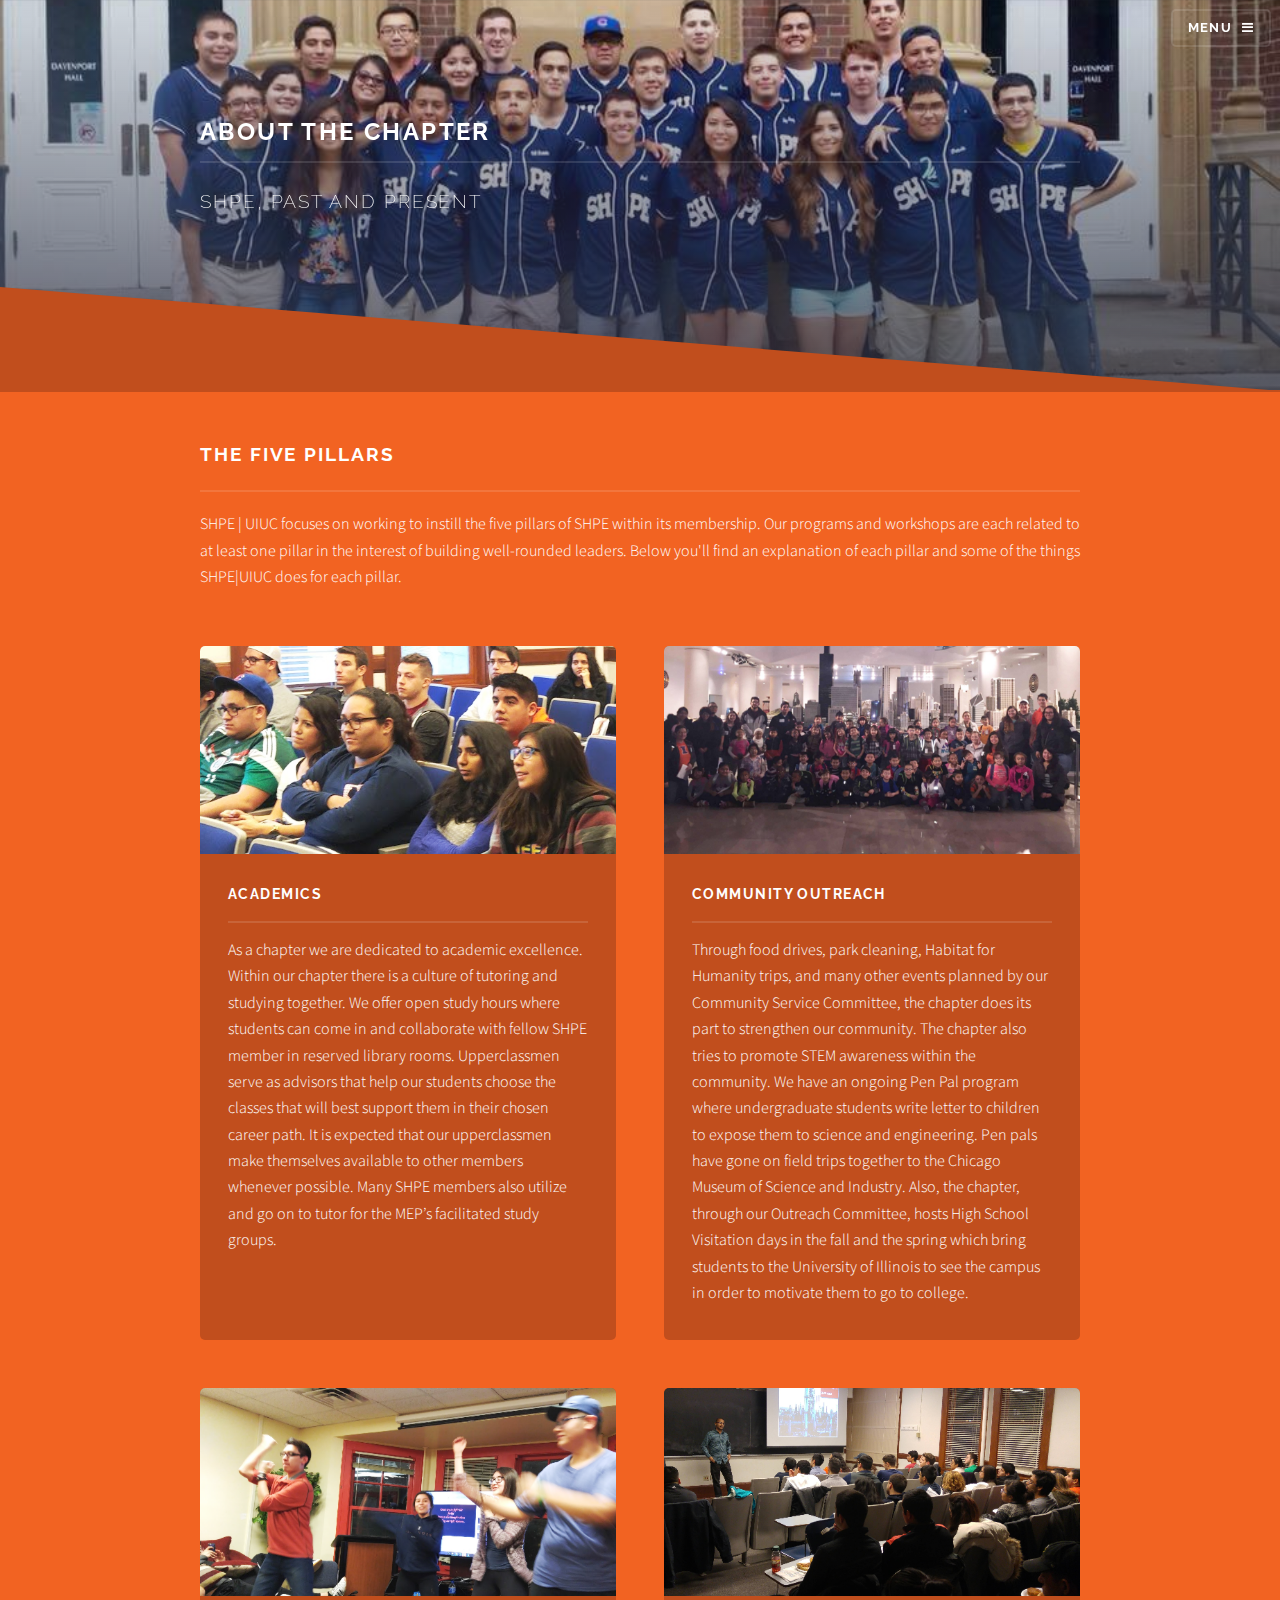
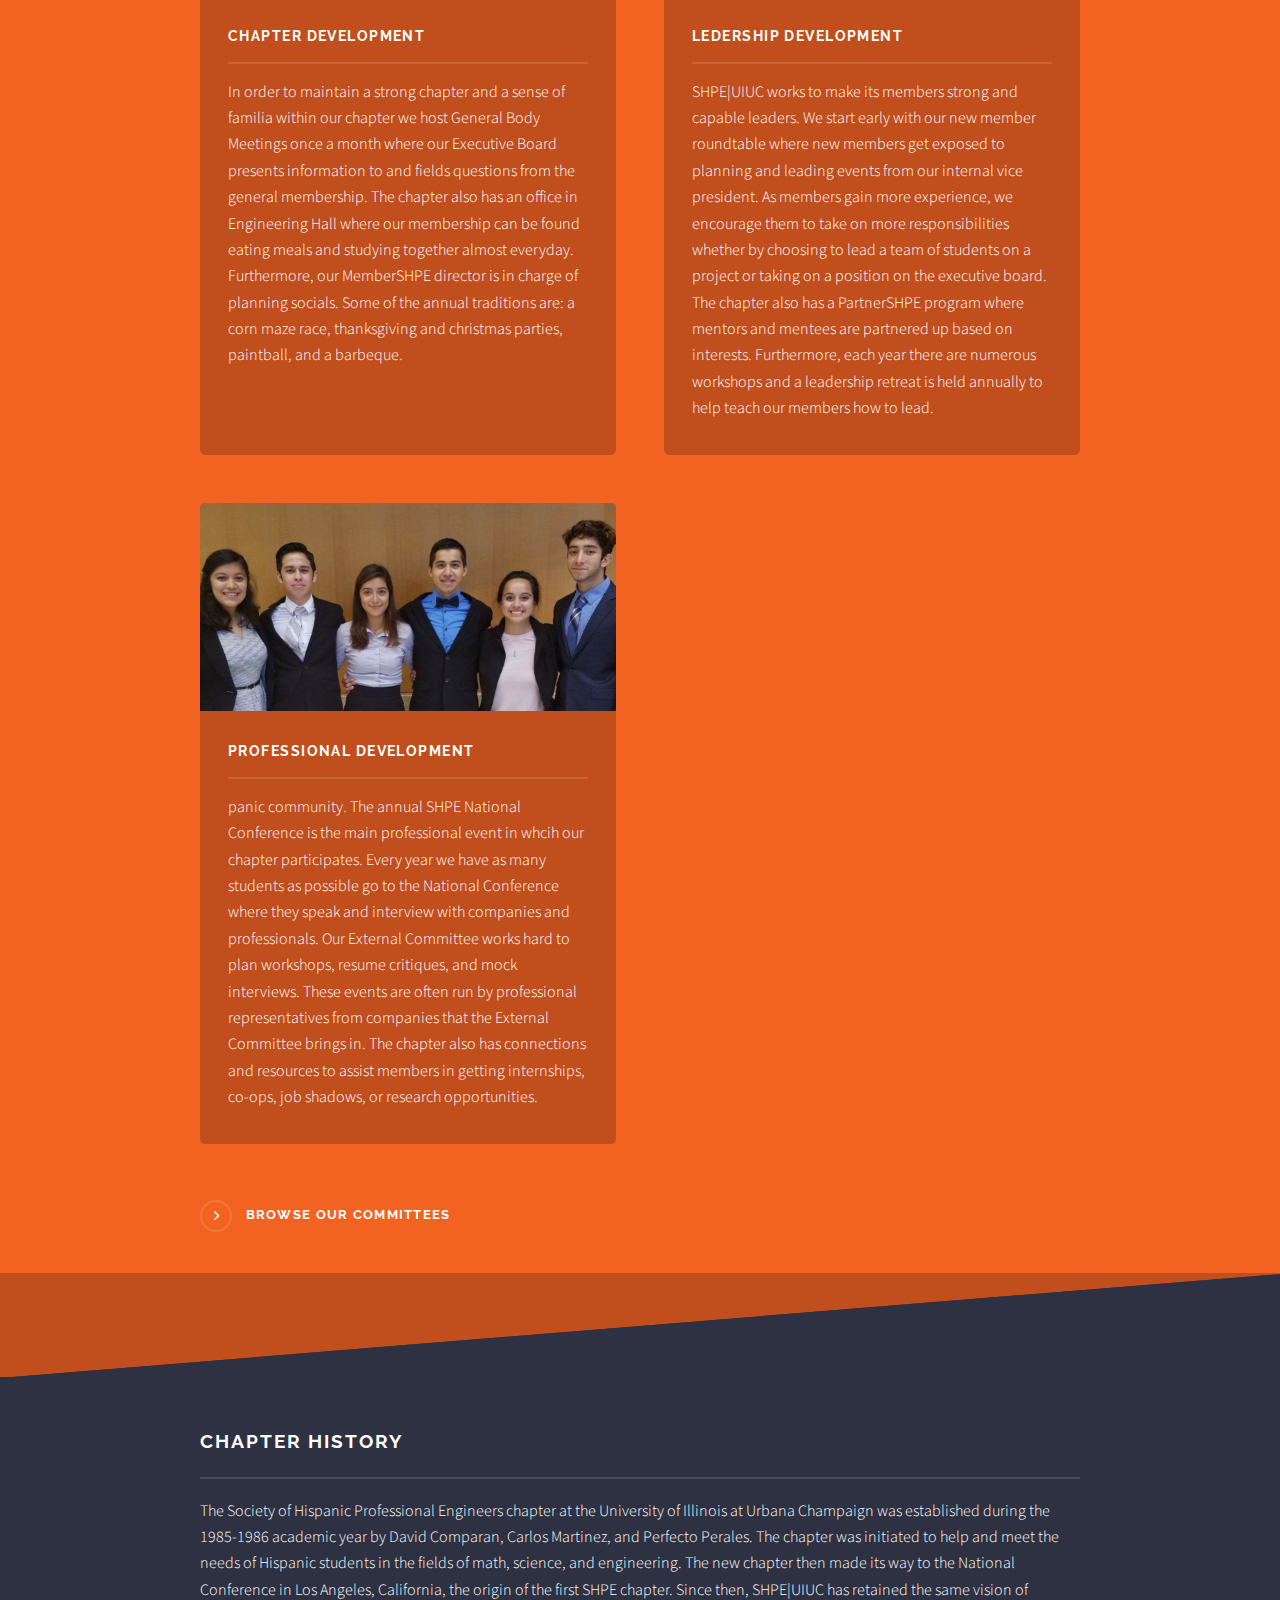
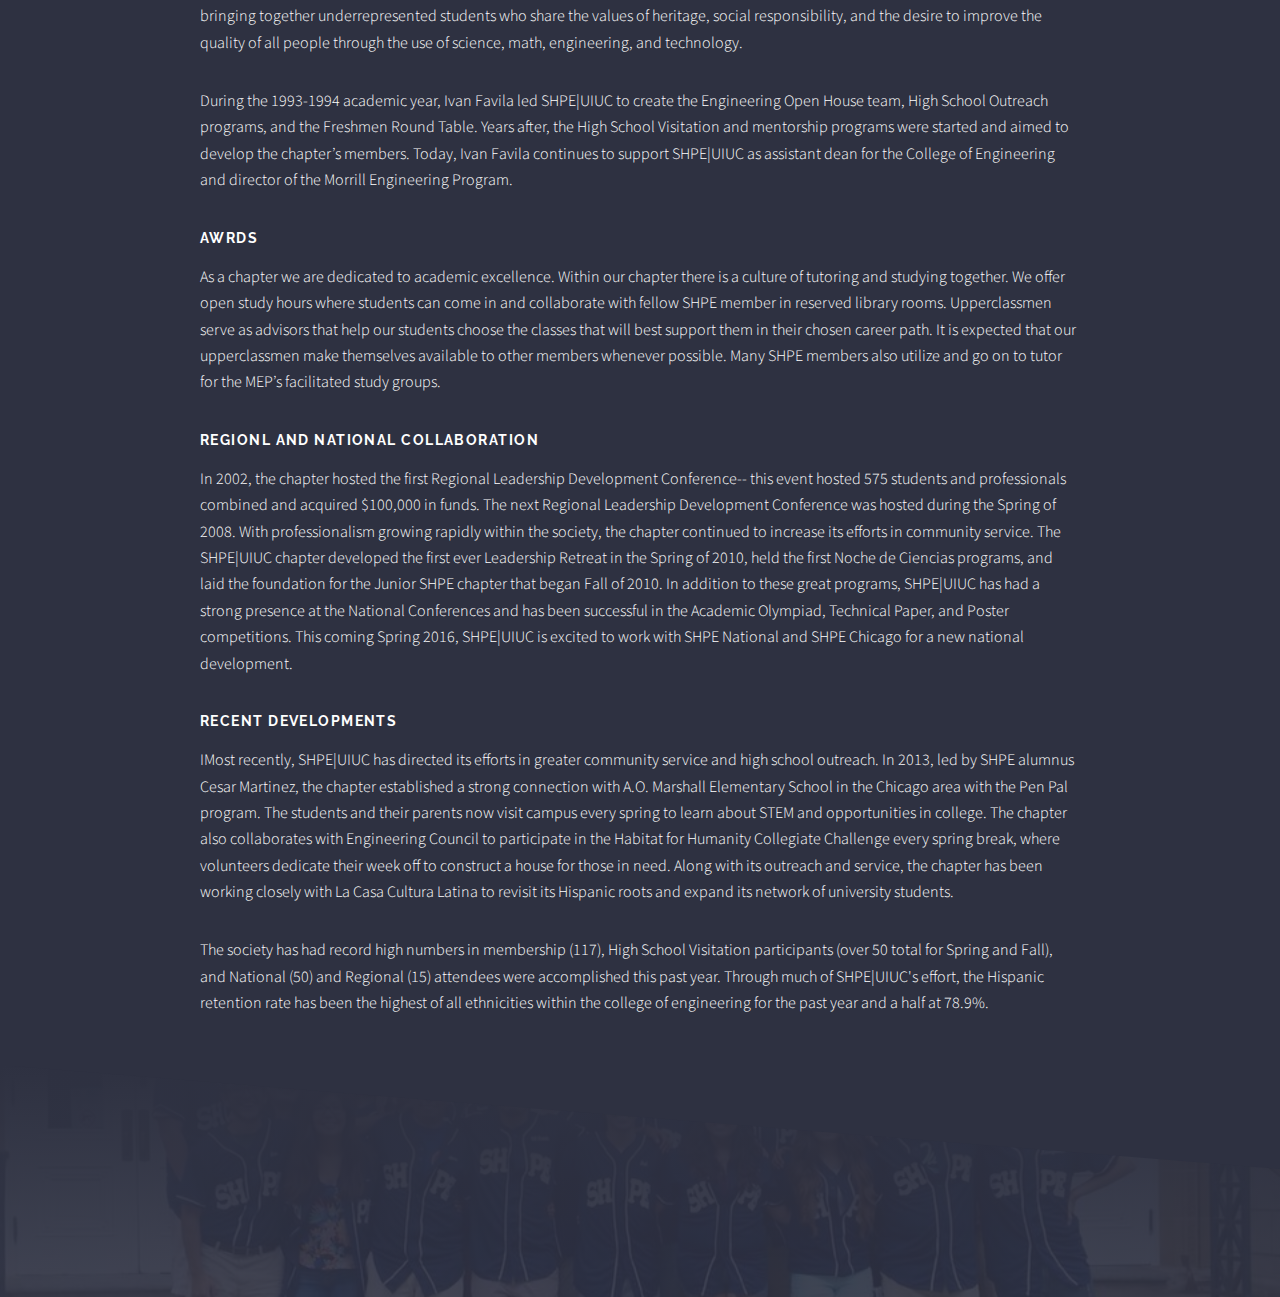
==== about.html @ 51bd817f "Pitch Draft" ====
<!DOCTYPE HTML>
<!--
	Solid State by HTML5 UP
	html5up.net | @ajlkn
	Free for personal and commercial use under the CCA 3.0 license (html5up.net/license)
-->
<html>
	<head>
		<title>SHPE | UIUC </title>
		<meta charset="utf-8" />
		<meta name="viewport" content="width=device-width, initial-scale=1" />
		<!--[if lte IE 8]><script src="assets/js/ie/html5shiv.js"></script><![endif]-->
		<link rel="stylesheet" href="assets/css/main.css" />
		<!--[if lte IE 9]><link rel="stylesheet" href="assets/css/ie9.css" /><![endif]-->
		<!--[if lte IE 8]><link rel="stylesheet" href="assets/css/ie8.css" /><![endif]-->
	</head>
	<body class="image1">

		<!-- Page Wrapper -->
			<div id="page-wrapper">

				<!-- Header -->
					<header id="header" class="alt">
						<h1><a href="index.html">SHPE | UIUC</a></h1>
						<nav>
							<a href="#menu">Menu</a>
						</nav>
					</header>

				<!-- Menu -->
					<nav id="menu">
						<div class="inner">
							<h2>Menu</h2>
							<ul class="links">
								<li><a href="index.html">Home</a></li>
								<li><a href="about.html">About Us</a></li>
								<li><a href="board.html">Meet the Board</a></li>
								<li><a href="committees.html">Committees</a></li>
								<li><a href="constitution.html">Constitution</a></li>
								<li><a href="#">Log In</a></li>
							</ul>
							<a href="#" class="close">Close</a>
						</div>
					</nav>

					<section id="banner">
						<div class="inner">
							<h2>About the Chapter</h2>
							<p>SHPE, Past and Present</p>
						</div>
					</section>


					<section id="wrapper">
						<!-- One-->
							<section id="one" class="wrapper alt style2">
								<div class="inner">
									<div class="content">
										<h2 class="major">The Five Pillars</h2>
										<p>SHPE | UIUC focuses on working to instill the five pillars of SHPE within its membership. Our programs and workshops are each related to at least one pillar in the interest of building well-rounded leaders. Below you'll find an explanation of each pillar and some of the things SHPE|UIUC does for each pillar.</p>

										<section class="features style2">
										<article>
											<a href="#" class="image"><img src="images/pic08.png" alt="" /></a>
											<h3 class="major">Academics</h3>
											<p>As a chapter we are dedicated to academic excellence. Within our chapter there is a culture of tutoring and studying together. We offer open study hours where students can come in and collaborate with fellow SHPE member in reserved library rooms. Upperclassmen serve as advisors that help our students choose the classes that will best support them in their chosen career path. It is expected that our upperclassmen make themselves available to other members whenever possible. Many SHPE members also utilize and go on to tutor for the MEP’s facilitated study groups.</p>
										</article>

										<article>
											<a href="#" class="image"><img src="images/pic04.png" alt="" /></a>
											<h3 class="major">Community Outreach</h3>
											<p>Through food drives, park cleaning, Habitat for Humanity trips, and many other events planned by our Community Service Committee, the chapter does its part to strengthen our community. The chapter also tries to promote STEM awareness within the community. We have an ongoing Pen Pal program where undergraduate students write letter to children to expose them to science and engineering. Pen pals have gone on field trips together to the Chicago Museum of Science and Industry. Also, the chapter, through our Outreach Committee, hosts High School Visitation days in the fall and the spring which bring students to the University of Illinois to see the campus in order to motivate them to go to college.</p>
										</article>

										<article>
											<a href="#" class="image"><img src="images/pic07.png" alt="" /></a>
											<h3 class="major">Chapter Development</h3>
											<p>In order to maintain a strong chapter and a sense of familia within our chapter we host General Body Meetings once a month where our Executive Board presents information to and fields questions from the general membership. The chapter also has an office in Engineering Hall where our membership can be found eating meals and studying together almost everyday. Furthermore, our MemberSHPE director is in charge of planning socials. Some of the annual traditions are: a corn maze race, thanksgiving and christmas parties, paintball, and a barbeque.</p>
										</article>

										<article>
											<a href="#" class="image"><img src="images/pic05.png" alt="" /></a>
											<h3 class="major">Ledership Development</h3>
											<p>SHPE|UIUC works to make its members strong and capable leaders. We start early with our new member roundtable where new members get exposed to planning and leading events from our internal vice president. As members gain more experience, we encourage them to take on more responsibilities whether by choosing to lead a team of students on a project or taking on a position on the executive board. The chapter also has a PartnerSHPE program where mentors and mentees are partnered up based on interests. Furthermore, each year there are numerous workshops and a leadership retreat is held annually to help teach our members how to lead.</p>
										</article>

										<article>
											<a href="#" class="image"><img src="images/pic09.png" alt="" /></a>
											<h3 class="major">Professional Development</h3>
											<p>panic community. The annual SHPE National Conference is the main professional event in whcih our chapter participates. Every year we have as many students as possible go to the National Conference where they speak and interview with companies and professionals. Our External Committee works hard to plan workshops, resume critiques, and mock interviews. These events are often run by professional representatives from companies that the External Committee brings in. The chapter also has connections and resources to assist members in getting internships, co-ops, job shadows, or research opportunities.</p>
										</article>
									</section>

										<a href="#" class="special">Browse our committees</a>
									</div>
								</div>
							</section>

							<!--Two-->
							<section id="one" class="wrapper style1">
								<div class="inner">
									<div class="content">
										<h2 class="major">Chapter History</h2>
										<p>The Society of Hispanic Professional Engineers chapter at the University of Illinois at Urbana Champaign was established during the 1985-1986 academic year by David Comparan, Carlos Martinez, and Perfecto Perales. The chapter was initiated to help and meet the needs of Hispanic students in the fields of math, science, and engineering. The new chapter then made its way to the National Conference in Los Angeles, California, the origin of the first SHPE chapter. Since then, SHPE|UIUC has retained the same vision of bringing together underrepresented students who share the values of heritage, social responsibility, and the desire to improve the quality of all people through the use of science, math, engineering, and technology. </p>

										<p>During the 1993-1994 academic year, Ivan Favila led SHPE|UIUC to create the Engineering Open House team, High School Outreach programs, and the Freshmen Round Table. Years after, the High School Visitation and mentorship programs were started and aimed to develop the chapter’s members. Today, Ivan Favila continues to support SHPE|UIUC as assistant dean for the College of Engineering and director of the Morrill Engineering Program. </p>

										<h3>Awrds</h3>
										<p>As a chapter we are dedicated to academic excellence. Within our chapter there is a culture of tutoring and studying together. We offer open study hours where students can come in and collaborate with fellow SHPE member in reserved library rooms. Upperclassmen serve as advisors that help our students choose the classes that will best support them in their chosen career path. It is expected that our upperclassmen make themselves available to other members whenever possible. Many SHPE members also utilize and go on to tutor for the MEP’s facilitated study groups.</p>

										<h3>Regionl and National Collaboration</h3>
										<p>In 2002, the chapter hosted the first Regional Leadership Development Conference-- this event hosted 575 students and professionals combined and acquired $100,000 in funds. The next Regional Leadership Development Conference was hosted during the Spring of 2008. With professionalism growing rapidly within the society, the chapter continued to increase its efforts in community service. The SHPE|UIUC chapter developed the first ever Leadership Retreat in the Spring of 2010, held the first Noche de Ciencias programs, and laid the foundation for the Junior SHPE chapter that began Fall of 2010. In addition to these great programs, SHPE|UIUC has had a strong presence at the National Conferences and has been successful in the Academic Olympiad, Technical Paper, and Poster competitions. This coming Spring 2016, SHPE|UIUC is excited to work with SHPE National and SHPE Chicago for a new national development.</p>

										<h3>Recent Developments</h3>
										<p>IMost recently, SHPE|UIUC has directed its efforts in greater community service and high school outreach. In 2013, led by SHPE alumnus Cesar Martinez, the chapter established a strong connection with A.O. Marshall Elementary School in the Chicago area with the Pen Pal program. The students and their parents now visit campus every spring to learn about STEM and opportunities in college. The chapter also collaborates with Engineering Council to participate in the Habitat for Humanity Collegiate Challenge every spring break, where volunteers dedicate their week off to construct a house for those in need. Along with its outreach and service, the chapter has been working closely with La Casa Cultura Latina to revisit its Hispanic roots and expand its network of university students. </p>

										<p>The society has had record high numbers in membership (117), High School Visitation participants (over 50 total for Spring and Fall), and National (50) and Regional (15) attendees were accomplished this past year. Through much of SHPE|UIUC's effort, the Hispanic retention rate has been the highest of all ethnicities within the college of engineering for the past year and a half at 78.9%.</p>
									</div>
								</div>
							</section>

					</section>

					<section id="footer">
						<div class="inner">
						</div>
					</section>
			</div>

			<!-- Scripts -->
			<script src="assets/js/skel.min.js"></script>
			<script src="assets/js/jquery.min.js"></script>
			<script src="assets/js/jquery.scrollex.min.js"></script>
			<script src="assets/js/util.js"></script>
			<!--[if lte IE 8]><script src="assets/js/ie/respond.min.js"></script><![endif]-->
			<script src="assets/js/main.js"></script>

	</body>
</html>
---- assets/css/main.css ----
@import url(font-awesome.min.css);
@import url("https://fonts.googleapis.com/css?family=Raleway:200,700|Source+Sans+Pro:300,600,300italic,600italic");

/*
	Solid State by HTML5 UP
	html5up.net | @ajlkn
	Free for personal and commercial use under the CCA 3.0 license (html5up.net/license)
*/

/* Reset */

	html, body, div, span, applet, object, iframe, h1, h2, h3, h4, h5, h6, p, blockquote, pre, a, abbr, acronym, address, big, cite, code, del, dfn, em, img, ins, kbd, q, s, samp, small, strike, strong, sub, sup, tt, var, b, u, i, center, dl, dt, dd, ol, ul, li, fieldset, form, label, legend, table, caption, tbody, tfoot, thead, tr, th, td, article, aside, canvas, details, embed, figure, figcaption, footer, header, hgroup, menu, nav, output, ruby, section, summary, time, mark, audio, video {
		margin: 0;
		padding: 0;
		border: 0;
		font-size: 100%;
		font: inherit;
		vertical-align: baseline;
	}

	article, aside, details, figcaption, figure, footer, header, hgroup, menu, nav, section {
		display: block;
	}

	body {
		line-height: 1;
	}

	ol, ul {
		list-style: none;
	}

	blockquote, q {
		quotes: none;
	}

	blockquote:before, blockquote:after, q:before, q:after {
		content: '';
		content: none;
	}

	table {
		border-collapse: collapse;
		border-spacing: 0;
	}

	body {
		-webkit-text-size-adjust: none;
	}

/* Box Model */

	*, *:before, *:after {
		-moz-box-sizing: border-box;
		-webkit-box-sizing: border-box;
		box-sizing: border-box;
	}

/* Grid */

	.row {
		border-bottom: solid 1px transparent;
		-moz-box-sizing: border-box;
		-webkit-box-sizing: border-box;
		box-sizing: border-box;
	}

	.row > * {
		float: left;
		-moz-box-sizing: border-box;
		-webkit-box-sizing: border-box;
		box-sizing: border-box;
	}

	.row:after, .row:before {
		content: '';
		display: block;
		clear: both;
		height: 0;
	}

	.row.uniform > * > :first-child {
		margin-top: 0;
	}

	.row.uniform > * > :last-child {
		margin-bottom: 0;
	}

	.row.\30 \25 > * {
		padding: 0 0 0 0em;
	}

	.row.\30 \25 {
		margin: 0 0 -1px 0em;
	}

	.row.uniform.\30 \25 > * {
		padding: 0em 0 0 0em;
	}

	.row.uniform.\30 \25 {
		margin: 0em 0 -1px 0em;
	}

	.row > * {
		padding: 0 0 0 1.75em;
	}

	.row {
		margin: 0 0 -1px -1.75em;
	}

	.row.uniform > * {
		padding: 1.75em 0 0 1.75em;
	}

	.row.uniform {
		margin: -1.75em 0 -1px -1.75em;
	}

	.row.\32 00\25 > * {
		padding: 0 0 0 3.5em;
	}

	.row.\32 00\25 {
		margin: 0 0 -1px -3.5em;
	}

	.row.uniform.\32 00\25 > * {
		padding: 3.5em 0 0 3.5em;
	}

	.row.uniform.\32 00\25 {
		margin: -3.5em 0 -1px -3.5em;
	}

	.row.\31 50\25 > * {
		padding: 0 0 0 2.625em;
	}

	.row.\31 50\25 {
		margin: 0 0 -1px -2.625em;
	}

	.row.uniform.\31 50\25 > * {
		padding: 2.625em 0 0 2.625em;
	}

	.row.uniform.\31 50\25 {
		margin: -2.625em 0 -1px -2.625em;
	}

	.row.\35 0\25 > * {
		padding: 0 0 0 0.875em;
	}

	.row.\35 0\25 {
		margin: 0 0 -1px -0.875em;
	}

	.row.uniform.\35 0\25 > * {
		padding: 0.875em 0 0 0.875em;
	}

	.row.uniform.\35 0\25 {
		margin: -0.875em 0 -1px -0.875em;
	}

	.row.\32 5\25 > * {
		padding: 0 0 0 0.4375em;
	}

	.row.\32 5\25 {
		margin: 0 0 -1px -0.4375em;
	}

	.row.uniform.\32 5\25 > * {
		padding: 0.4375em 0 0 0.4375em;
	}

	.row.uniform.\32 5\25 {
		margin: -0.4375em 0 -1px -0.4375em;
	}

	.\31 2u, .\31 2u\24 {
		width: 100%;
		clear: none;
		margin-left: 0;
	}

	.\31 1u, .\31 1u\24 {
		width: 91.6666666667%;
		clear: none;
		margin-left: 0;
	}

	.\31 0u, .\31 0u\24 {
		width: 83.3333333333%;
		clear: none;
		margin-left: 0;
	}

	.\39 u, .\39 u\24 {
		width: 75%;
		clear: none;
		margin-left: 0;
	}

	.\38 u, .\38 u\24 {
		width: 66.6666666667%;
		clear: none;
		margin-left: 0;
	}

	.\37 u, .\37 u\24 {
		width: 58.3333333333%;
		clear: none;
		margin-left: 0;
	}

	.\36 u, .\36 u\24 {
		width: 50%;
		clear: none;
		margin-left: 0;
	}

	.\35 u, .\35 u\24 {
		width: 41.6666666667%;
		clear: none;
		margin-left: 0;
	}

	.\34 u, .\34 u\24 {
		width: 33.3333333333%;
		clear: none;
		margin-left: 0;
	}

	.\33 u, .\33 u\24 {
		width: 25%;
		clear: none;
		margin-left: 0;
	}

	.\32 u, .\32 u\24 {
		width: 16.6666666667%;
		clear: none;
		margin-left: 0;
	}

	.\31 u, .\31 u\24 {
		width: 8.3333333333%;
		clear: none;
		margin-left: 0;
	}

	.\31 2u\24 + *,
	.\31 1u\24 + *,
	.\31 0u\24 + *,
	.\39 u\24 + *,
	.\38 u\24 + *,
	.\37 u\24 + *,
	.\36 u\24 + *,
	.\35 u\24 + *,
	.\34 u\24 + *,
	.\33 u\24 + *,
	.\32 u\24 + *,
	.\31 u\24 + * {
		clear: left;
	}

	.\-11u {
		margin-left: 91.66667%;
	}

	.\-10u {
		margin-left: 83.33333%;
	}

	.\-9u {
		margin-left: 75%;
	}

	.\-8u {
		margin-left: 66.66667%;
	}

	.\-7u {
		margin-left: 58.33333%;
	}

	.\-6u {
		margin-left: 50%;
	}

	.\-5u {
		margin-left: 41.66667%;
	}

	.\-4u {
		margin-left: 33.33333%;
	}

	.\-3u {
		margin-left: 25%;
	}

	.\-2u {
		margin-left: 16.66667%;
	}

	.\-1u {
		margin-left: 8.33333%;
	}

	@media screen and (max-width: 1680px) {

		.row > * {
			padding: 0 0 0 1.75em;
		}

		.row {
			margin: 0 0 -1px -1.75em;
		}

		.row.uniform > * {
			padding: 1.75em 0 0 1.75em;
		}

		.row.uniform {
			margin: -1.75em 0 -1px -1.75em;
		}

		.row.\32 00\25 > * {
			padding: 0 0 0 3.5em;
		}

		.row.\32 00\25 {
			margin: 0 0 -1px -3.5em;
		}

		.row.uniform.\32 00\25 > * {
			padding: 3.5em 0 0 3.5em;
		}

		.row.uniform.\32 00\25 {
			margin: -3.5em 0 -1px -3.5em;
		}

		.row.\31 50\25 > * {
			padding: 0 0 0 2.625em;
		}

		.row.\31 50\25 {
			margin: 0 0 -1px -2.625em;
		}

		.row.uniform.\31 50\25 > * {
			padding: 2.625em 0 0 2.625em;
		}

		.row.uniform.\31 50\25 {
			margin: -2.625em 0 -1px -2.625em;
		}

		.row.\35 0\25 > * {
			padding: 0 0 0 0.875em;
		}

		.row.\35 0\25 {
			margin: 0 0 -1px -0.875em;
		}

		.row.uniform.\35 0\25 > * {
			padding: 0.875em 0 0 0.875em;
		}

		.row.uniform.\35 0\25 {
			margin: -0.875em 0 -1px -0.875em;
		}

		.row.\32 5\25 > * {
			padding: 0 0 0 0.4375em;
		}

		.row.\32 5\25 {
			margin: 0 0 -1px -0.4375em;
		}

		.row.uniform.\32 5\25 > * {
			padding: 0.4375em 0 0 0.4375em;
		}

		.row.uniform.\32 5\25 {
			margin: -0.4375em 0 -1px -0.4375em;
		}

		.\31 2u\28xlarge\29, .\31 2u\24\28xlarge\29 {
			width: 100%;
			clear: none;
			margin-left: 0;
		}

		.\31 1u\28xlarge\29, .\31 1u\24\28xlarge\29 {
			width: 91.6666666667%;
			clear: none;
			margin-left: 0;
		}

		.\31 0u\28xlarge\29, .\31 0u\24\28xlarge\29 {
			width: 83.3333333333%;
			clear: none;
			margin-left: 0;
		}

		.\39 u\28xlarge\29, .\39 u\24\28xlarge\29 {
			width: 75%;
			clear: none;
			margin-left: 0;
		}

		.\38 u\28xlarge\29, .\38 u\24\28xlarge\29 {
			width: 66.6666666667%;
			clear: none;
			margin-left: 0;
		}

		.\37 u\28xlarge\29, .\37 u\24\28xlarge\29 {
			width: 58.3333333333%;
			clear: none;
			margin-left: 0;
		}

		.\36 u\28xlarge\29, .\36 u\24\28xlarge\29 {
			width: 50%;
			clear: none;
			margin-left: 0;
		}

		.\35 u\28xlarge\29, .\35 u\24\28xlarge\29 {
			width: 41.6666666667%;
			clear: none;
			margin-left: 0;
		}

		.\34 u\28xlarge\29, .\34 u\24\28xlarge\29 {
			width: 33.3333333333%;
			clear: none;
			margin-left: 0;
		}

		.\33 u\28xlarge\29, .\33 u\24\28xlarge\29 {
			width: 25%;
			clear: none;
			margin-left: 0;
		}

		.\32 u\28xlarge\29, .\32 u\24\28xlarge\29 {
			width: 16.6666666667%;
			clear: none;
			margin-left: 0;
		}

		.\31 u\28xlarge\29, .\31 u\24\28xlarge\29 {
			width: 8.3333333333%;
			clear: none;
			margin-left: 0;
		}

		.\31 2u\24\28xlarge\29 + *,
		.\31 1u\24\28xlarge\29 + *,
		.\31 0u\24\28xlarge\29 + *,
		.\39 u\24\28xlarge\29 + *,
		.\38 u\24\28xlarge\29 + *,
		.\37 u\24\28xlarge\29 + *,
		.\36 u\24\28xlarge\29 + *,
		.\35 u\24\28xlarge\29 + *,
		.\34 u\24\28xlarge\29 + *,
		.\33 u\24\28xlarge\29 + *,
		.\32 u\24\28xlarge\29 + *,
		.\31 u\24\28xlarge\29 + * {
			clear: left;
		}

		.\-11u\28xlarge\29 {
			margin-left: 91.66667%;
		}

		.\-10u\28xlarge\29 {
			margin-left: 83.33333%;
		}

		.\-9u\28xlarge\29 {
			margin-left: 75%;
		}

		.\-8u\28xlarge\29 {
			margin-left: 66.66667%;
		}

		.\-7u\28xlarge\29 {
			margin-left: 58.33333%;
		}

		.\-6u\28xlarge\29 {
			margin-left: 50%;
		}

		.\-5u\28xlarge\29 {
			margin-left: 41.66667%;
		}

		.\-4u\28xlarge\29 {
			margin-left: 33.33333%;
		}

		.\-3u\28xlarge\29 {
			margin-left: 25%;
		}

		.\-2u\28xlarge\29 {
			margin-left: 16.66667%;
		}

		.\-1u\28xlarge\29 {
			margin-left: 8.33333%;
		}

	}

	@media screen and (max-width: 1280px) {

		.row > * {
			padding: 0 0 0 1.75em;
		}

		.row {
			margin: 0 0 -1px -1.75em;
		}

		.row.uniform > * {
			padding: 1.75em 0 0 1.75em;
		}

		.row.uniform {
			margin: -1.75em 0 -1px -1.75em;
		}

		.row.\32 00\25 > * {
			padding: 0 0 0 3.5em;
		}

		.row.\32 00\25 {
			margin: 0 0 -1px -3.5em;
		}

		.row.uniform.\32 00\25 > * {
			padding: 3.5em 0 0 3.5em;
		}

		.row.uniform.\32 00\25 {
			margin: -3.5em 0 -1px -3.5em;
		}

		.row.\31 50\25 > * {
			padding: 0 0 0 2.625em;
		}

		.row.\31 50\25 {
			margin: 0 0 -1px -2.625em;
		}

		.row.uniform.\31 50\25 > * {
			padding: 2.625em 0 0 2.625em;
		}

		.row.uniform.\31 50\25 {
			margin: -2.625em 0 -1px -2.625em;
		}

		.row.\35 0\25 > * {
			padding: 0 0 0 0.875em;
		}

		.row.\35 0\25 {
			margin: 0 0 -1px -0.875em;
		}

		.row.uniform.\35 0\25 > * {
			padding: 0.875em 0 0 0.875em;
		}

		.row.uniform.\35 0\25 {
			margin: -0.875em 0 -1px -0.875em;
		}

		.row.\32 5\25 > * {
			padding: 0 0 0 0.4375em;
		}

		.row.\32 5\25 {
			margin: 0 0 -1px -0.4375em;
		}

		.row.uniform.\32 5\25 > * {
			padding: 0.4375em 0 0 0.4375em;
		}

		.row.uniform.\32 5\25 {
			margin: -0.4375em 0 -1px -0.4375em;
		}

		.\31 2u\28large\29, .\31 2u\24\28large\29 {
			width: 100%;
			clear: none;
			margin-left: 0;
		}

		.\31 1u\28large\29, .\31 1u\24\28large\29 {
			width: 91.6666666667%;
			clear: none;
			margin-left: 0;
		}

		.\31 0u\28large\29, .\31 0u\24\28large\29 {
			width: 83.3333333333%;
			clear: none;
			margin-left: 0;
		}

		.\39 u\28large\29, .\39 u\24\28large\29 {
			width: 75%;
			clear: none;
			margin-left: 0;
		}

		.\38 u\28large\29, .\38 u\24\28large\29 {
			width: 66.6666666667%;
			clear: none;
			margin-left: 0;
		}

		.\37 u\28large\29, .\37 u\24\28large\29 {
			width: 58.3333333333%;
			clear: none;
			margin-left: 0;
		}

		.\36 u\28large\29, .\36 u\24\28large\29 {
			width: 50%;
			clear: none;
			margin-left: 0;
		}

		.\35 u\28large\29, .\35 u\24\28large\29 {
			width: 41.6666666667%;
			clear: none;
			margin-left: 0;
		}

		.\34 u\28large\29, .\34 u\24\28large\29 {
			width: 33.3333333333%;
			clear: none;
			margin-left: 0;
		}

		.\33 u\28large\29, .\33 u\24\28large\29 {
			width: 25%;
			clear: none;
			margin-left: 0;
		}

		.\32 u\28large\29, .\32 u\24\28large\29 {
			width: 16.6666666667%;
			clear: none;
			margin-left: 0;
		}

		.\31 u\28large\29, .\31 u\24\28large\29 {
			width: 8.3333333333%;
			clear: none;
			margin-left: 0;
		}

		.\31 2u\24\28large\29 + *,
		.\31 1u\24\28large\29 + *,
		.\31 0u\24\28large\29 + *,
		.\39 u\24\28large\29 + *,
		.\38 u\24\28large\29 + *,
		.\37 u\24\28large\29 + *,
		.\36 u\24\28large\29 + *,
		.\35 u\24\28large\29 + *,
		.\34 u\24\28large\29 + *,
		.\33 u\24\28large\29 + *,
		.\32 u\24\28large\29 + *,
		.\31 u\24\28large\29 + * {
			clear: left;
		}

		.\-11u\28large\29 {
			margin-left: 91.66667%;
		}

		.\-10u\28large\29 {
			margin-left: 83.33333%;
		}

		.\-9u\28large\29 {
			margin-left: 75%;
		}

		.\-8u\28large\29 {
			margin-left: 66.66667%;
		}

		.\-7u\28large\29 {
			margin-left: 58.33333%;
		}

		.\-6u\28large\29 {
			margin-left: 50%;
		}

		.\-5u\28large\29 {
			margin-left: 41.66667%;
		}

		.\-4u\28large\29 {
			margin-left: 33.33333%;
		}

		.\-3u\28large\29 {
			margin-left: 25%;
		}

		.\-2u\28large\29 {
			margin-left: 16.66667%;
		}

		.\-1u\28large\29 {
			margin-left: 8.33333%;
		}

	}

	@media screen and (max-width: 980px) {

		.row > * {
			padding: 0 0 0 1.75em;
		}

		.row {
			margin: 0 0 -1px -1.75em;
		}

		.row.uniform > * {
			padding: 1.75em 0 0 1.75em;
		}

		.row.uniform {
			margin: -1.75em 0 -1px -1.75em;
		}

		.row.\32 00\25 > * {
			padding: 0 0 0 3.5em;
		}

		.row.\32 00\25 {
			margin: 0 0 -1px -3.5em;
		}

		.row.uniform.\32 00\25 > * {
			padding: 3.5em 0 0 3.5em;
		}

		.row.uniform.\32 00\25 {
			margin: -3.5em 0 -1px -3.5em;
		}

		.row.\31 50\25 > * {
			padding: 0 0 0 2.625em;
		}

		.row.\31 50\25 {
			margin: 0 0 -1px -2.625em;
		}

		.row.uniform.\31 50\25 > * {
			padding: 2.625em 0 0 2.625em;
		}

		.row.uniform.\31 50\25 {
			margin: -2.625em 0 -1px -2.625em;
		}

		.row.\35 0\25 > * {
			padding: 0 0 0 0.875em;
		}

		.row.\35 0\25 {
			margin: 0 0 -1px -0.875em;
		}

		.row.uniform.\35 0\25 > * {
			padding: 0.875em 0 0 0.875em;
		}

		.row.uniform.\35 0\25 {
			margin: -0.875em 0 -1px -0.875em;
		}

		.row.\32 5\25 > * {
			padding: 0 0 0 0.4375em;
		}

		.row.\32 5\25 {
			margin: 0 0 -1px -0.4375em;
		}

		.row.uniform.\32 5\25 > * {
			padding: 0.4375em 0 0 0.4375em;
		}

		.row.uniform.\32 5\25 {
			margin: -0.4375em 0 -1px -0.4375em;
		}

		.\31 2u\28medium\29, .\31 2u\24\28medium\29 {
			width: 100%;
			clear: none;
			margin-left: 0;
		}

		.\31 1u\28medium\29, .\31 1u\24\28medium\29 {
			width: 91.6666666667%;
			clear: none;
			margin-left: 0;
		}

		.\31 0u\28medium\29, .\31 0u\24\28medium\29 {
			width: 83.3333333333%;
			clear: none;
			margin-left: 0;
		}

		.\39 u\28medium\29, .\39 u\24\28medium\29 {
			width: 75%;
			clear: none;
			margin-left: 0;
		}

		.\38 u\28medium\29, .\38 u\24\28medium\29 {
			width: 66.6666666667%;
			clear: none;
			margin-left: 0;
		}

		.\37 u\28medium\29, .\37 u\24\28medium\29 {
			width: 58.3333333333%;
			clear: none;
			margin-left: 0;
		}

		.\36 u\28medium\29, .\36 u\24\28medium\29 {
			width: 50%;
			clear: none;
			margin-left: 0;
		}

		.\35 u\28medium\29, .\35 u\24\28medium\29 {
			width: 41.6666666667%;
			clear: none;
			margin-left: 0;
		}

		.\34 u\28medium\29, .\34 u\24\28medium\29 {
			width: 33.3333333333%;
			clear: none;
			margin-left: 0;
		}

		.\33 u\28medium\29, .\33 u\24\28medium\29 {
			width: 25%;
			clear: none;
			margin-left: 0;
		}

		.\32 u\28medium\29, .\32 u\24\28medium\29 {
			width: 16.6666666667%;
			clear: none;
			margin-left: 0;
		}

		.\31 u\28medium\29, .\31 u\24\28medium\29 {
			width: 8.3333333333%;
			clear: none;
			margin-left: 0;
		}

		.\31 2u\24\28medium\29 + *,
		.\31 1u\24\28medium\29 + *,
		.\31 0u\24\28medium\29 + *,
		.\39 u\24\28medium\29 + *,
		.\38 u\24\28medium\29 + *,
		.\37 u\24\28medium\29 + *,
		.\36 u\24\28medium\29 + *,
		.\35 u\24\28medium\29 + *,
		.\34 u\24\28medium\29 + *,
		.\33 u\24\28medium\29 + *,
		.\32 u\24\28medium\29 + *,
		.\31 u\24\28medium\29 + * {
			clear: left;
		}

		.\-11u\28medium\29 {
			margin-left: 91.66667%;
		}

		.\-10u\28medium\29 {
			margin-left: 83.33333%;
		}

		.\-9u\28medium\29 {
			margin-left: 75%;
		}

		.\-8u\28medium\29 {
			margin-left: 66.66667%;
		}

		.\-7u\28medium\29 {
			margin-left: 58.33333%;
		}

		.\-6u\28medium\29 {
			margin-left: 50%;
		}

		.\-5u\28medium\29 {
			margin-left: 41.66667%;
		}

		.\-4u\28medium\29 {
			margin-left: 33.33333%;
		}

		.\-3u\28medium\29 {
			margin-left: 25%;
		}

		.\-2u\28medium\29 {
			margin-left: 16.66667%;
		}

		.\-1u\28medium\29 {
			margin-left: 8.33333%;
		}

	}

	@media screen and (max-width: 736px) {

		.row > * {
			padding: 0 0 0 1.25em;
		}

		.row {
			margin: 0 0 -1px -1.25em;
		}

		.row.uniform > * {
			padding: 1.25em 0 0 1.25em;
		}

		.row.uniform {
			margin: -1.25em 0 -1px -1.25em;
		}

		.row.\32 00\25 > * {
			padding: 0 0 0 2.5em;
		}

		.row.\32 00\25 {
			margin: 0 0 -1px -2.5em;
		}

		.row.uniform.\32 00\25 > * {
			padding: 2.5em 0 0 2.5em;
		}

		.row.uniform.\32 00\25 {
			margin: -2.5em 0 -1px -2.5em;
		}

		.row.\31 50\25 > * {
			padding: 0 0 0 1.875em;
		}

		.row.\31 50\25 {
			margin: 0 0 -1px -1.875em;
		}

		.row.uniform.\31 50\25 > * {
			padding: 1.875em 0 0 1.875em;
		}

		.row.uniform.\31 50\25 {
			margin: -1.875em 0 -1px -1.875em;
		}

		.row.\35 0\25 > * {
			padding: 0 0 0 0.625em;
		}

		.row.\35 0\25 {
			margin: 0 0 -1px -0.625em;
		}

		.row.uniform.\35 0\25 > * {
			padding: 0.625em 0 0 0.625em;
		}

		.row.uniform.\35 0\25 {
			margin: -0.625em 0 -1px -0.625em;
		}

		.row.\32 5\25 > * {
			padding: 0 0 0 0.3125em;
		}

		.row.\32 5\25 {
			margin: 0 0 -1px -0.3125em;
		}

		.row.uniform.\32 5\25 > * {
			padding: 0.3125em 0 0 0.3125em;
		}

		.row.uniform.\32 5\25 {
			margin: -0.3125em 0 -1px -0.3125em;
		}

		.\31 2u\28small\29, .\31 2u\24\28small\29 {
			width: 100%;
			clear: none;
			margin-left: 0;
		}

		.\31 1u\28small\29, .\31 1u\24\28small\29 {
			width: 91.6666666667%;
			clear: none;
			margin-left: 0;
		}

		.\31 0u\28small\29, .\31 0u\24\28small\29 {
			width: 83.3333333333%;
			clear: none;
			margin-left: 0;
		}

		.\39 u\28small\29, .\39 u\24\28small\29 {
			width: 75%;
			clear: none;
			margin-left: 0;
		}

		.\38 u\28small\29, .\38 u\24\28small\29 {
			width: 66.6666666667%;
			clear: none;
			margin-left: 0;
		}

		.\37 u\28small\29, .\37 u\24\28small\29 {
			width: 58.3333333333%;
			clear: none;
			margin-left: 0;
		}

		.\36 u\28small\29, .\36 u\24\28small\29 {
			width: 50%;
			clear: none;
			margin-left: 0;
		}

		.\35 u\28small\29, .\35 u\24\28small\29 {
			width: 41.6666666667%;
			clear: none;
			margin-left: 0;
		}

		.\34 u\28small\29, .\34 u\24\28small\29 {
			width: 33.3333333333%;
			clear: none;
			margin-left: 0;
		}

		.\33 u\28small\29, .\33 u\24\28small\29 {
			width: 25%;
			clear: none;
			margin-left: 0;
		}

		.\32 u\28small\29, .\32 u\24\28small\29 {
			width: 16.6666666667%;
			clear: none;
			margin-left: 0;
		}

		.\31 u\28small\29, .\31 u\24\28small\29 {
			width: 8.3333333333%;
			clear: none;
			margin-left: 0;
		}

		.\31 2u\24\28small\29 + *,
		.\31 1u\24\28small\29 + *,
		.\31 0u\24\28small\29 + *,
		.\39 u\24\28small\29 + *,
		.\38 u\24\28small\29 + *,
		.\37 u\24\28small\29 + *,
		.\36 u\24\28small\29 + *,
		.\35 u\24\28small\29 + *,
		.\34 u\24\28small\29 + *,
		.\33 u\24\28small\29 + *,
		.\32 u\24\28small\29 + *,
		.\31 u\24\28small\29 + * {
			clear: left;
		}

		.\-11u\28small\29 {
			margin-left: 91.66667%;
		}

		.\-10u\28small\29 {
			margin-left: 83.33333%;
		}

		.\-9u\28small\29 {
			margin-left: 75%;
		}

		.\-8u\28small\29 {
			margin-left: 66.66667%;
		}

		.\-7u\28small\29 {
			margin-left: 58.33333%;
		}

		.\-6u\28small\29 {
			margin-left: 50%;
		}

		.\-5u\28small\29 {
			margin-left: 41.66667%;
		}

		.\-4u\28small\29 {
			margin-left: 33.33333%;
		}

		.\-3u\28small\29 {
			margin-left: 25%;
		}

		.\-2u\28small\29 {
			margin-left: 16.66667%;
		}

		.\-1u\28small\29 {
			margin-left: 8.33333%;
		}

	}

	@media screen and (max-width: 640px) {

		.row > * {
			padding: 0 0 0 1.25em;
		}

		.row {
			margin: 0 0 -1px -1.25em;
		}

		.row.uniform > * {
			padding: 1.25em 0 0 1.25em;
		}

		.row.uniform {
			margin: -1.25em 0 -1px -1.25em;
		}

		.row.\32 00\25 > * {
			padding: 0 0 0 2.5em;
		}

		.row.\32 00\25 {
			margin: 0 0 -1px -2.5em;
		}

		.row.uniform.\32 00\25 > * {
			padding: 2.5em 0 0 2.5em;
		}

		.row.uniform.\32 00\25 {
			margin: -2.5em 0 -1px -2.5em;
		}

		.row.\31 50\25 > * {
			padding: 0 0 0 1.875em;
		}

		.row.\31 50\25 {
			margin: 0 0 -1px -1.875em;
		}

		.row.uniform.\31 50\25 > * {
			padding: 1.875em 0 0 1.875em;
		}

		.row.uniform.\31 50\25 {
			margin: -1.875em 0 -1px -1.875em;
		}

		.row.\35 0\25 > * {
			padding: 0 0 0 0.625em;
		}

		.row.\35 0\25 {
			margin: 0 0 -1px -0.625em;
		}

		.row.uniform.\35 0\25 > * {
			padding: 0.625em 0 0 0.625em;
		}

		.row.uniform.\35 0\25 {
			margin: -0.625em 0 -1px -0.625em;
		}

		.row.\32 5\25 > * {
			padding: 0 0 0 0.3125em;
		}

		.row.\32 5\25 {
			margin: 0 0 -1px -0.3125em;
		}

		.row.uniform.\32 5\25 > * {
			padding: 0.3125em 0 0 0.3125em;
		}

		.row.uniform.\32 5\25 {
			margin: -0.3125em 0 -1px -0.3125em;
		}

		.\31 2u\28xsmall\29, .\31 2u\24\28xsmall\29 {
			width: 100%;
			clear: none;
			margin-left: 0;
		}

		.\31 1u\28xsmall\29, .\31 1u\24\28xsmall\29 {
			width: 91.6666666667%;
			clear: none;
			margin-left: 0;
		}

		.\31 0u\28xsmall\29, .\31 0u\24\28xsmall\29 {
			width: 83.3333333333%;
			clear: none;
			margin-left: 0;
		}

		.\39 u\28xsmall\29, .\39 u\24\28xsmall\29 {
			width: 75%;
			clear: none;
			margin-left: 0;
		}

		.\38 u\28xsmall\29, .\38 u\24\28xsmall\29 {
			width: 66.6666666667%;
			clear: none;
			margin-left: 0;
		}

		.\37 u\28xsmall\29, .\37 u\24\28xsmall\29 {
			width: 58.3333333333%;
			clear: none;
			margin-left: 0;
		}

		.\36 u\28xsmall\29, .\36 u\24\28xsmall\29 {
			width: 50%;
			clear: none;
			margin-left: 0;
		}

		.\35 u\28xsmall\29, .\35 u\24\28xsmall\29 {
			width: 41.6666666667%;
			clear: none;
			margin-left: 0;
		}

		.\34 u\28xsmall\29, .\34 u\24\28xsmall\29 {
			width: 33.3333333333%;
			clear: none;
			margin-left: 0;
		}

		.\33 u\28xsmall\29, .\33 u\24\28xsmall\29 {
			width: 25%;
			clear: none;
			margin-left: 0;
		}

		.\32 u\28xsmall\29, .\32 u\24\28xsmall\29 {
			width: 16.6666666667%;
			clear: none;
			margin-left: 0;
		}

		.\31 u\28xsmall\29, .\31 u\24\28xsmall\29 {
			width: 8.3333333333%;
			clear: none;
			margin-left: 0;
		}

		.\31 2u\24\28xsmall\29 + *,
		.\31 1u\24\28xsmall\29 + *,
		.\31 0u\24\28xsmall\29 + *,
		.\39 u\24\28xsmall\29 + *,
		.\38 u\24\28xsmall\29 + *,
		.\37 u\24\28xsmall\29 + *,
		.\36 u\24\28xsmall\29 + *,
		.\35 u\24\28xsmall\29 + *,
		.\34 u\24\28xsmall\29 + *,
		.\33 u\24\28xsmall\29 + *,
		.\32 u\24\28xsmall\29 + *,
		.\31 u\24\28xsmall\29 + * {
			clear: left;
		}

		.\-11u\28xsmall\29 {
			margin-left: 91.66667%;
		}

		.\-10u\28xsmall\29 {
			margin-left: 83.33333%;
		}

		.\-9u\28xsmall\29 {
			margin-left: 75%;
		}

		.\-8u\28xsmall\29 {
			margin-left: 66.66667%;
		}

		.\-7u\28xsmall\29 {
			margin-left: 58.33333%;
		}

		.\-6u\28xsmall\29 {
			margin-left: 50%;
		}

		.\-5u\28xsmall\29 {
			margin-left: 41.66667%;
		}

		.\-4u\28xsmall\29 {
			margin-left: 33.33333%;
		}

		.\-3u\28xsmall\29 {
			margin-left: 25%;
		}

		.\-2u\28xsmall\29 {
			margin-left: 16.66667%;
		}

		.\-1u\28xsmall\29 {
			margin-left: 8.33333%;
		}

	}

	@media screen and (max-width: 360px) {

		.row > * {
			padding: 0 0 0 1.25em;
		}

		.row {
			margin: 0 0 -1px -1.25em;
		}

		.row.uniform > * {
			padding: 1.25em 0 0 1.25em;
		}

		.row.uniform {
			margin: -1.25em 0 -1px -1.25em;
		}

		.row.\32 00\25 > * {
			padding: 0 0 0 2.5em;
		}

		.row.\32 00\25 {
			margin: 0 0 -1px -2.5em;
		}

		.row.uniform.\32 00\25 > * {
			padding: 2.5em 0 0 2.5em;
		}

		.row.uniform.\32 00\25 {
			margin: -2.5em 0 -1px -2.5em;
		}

		.row.\31 50\25 > * {
			padding: 0 0 0 1.875em;
		}

		.row.\31 50\25 {
			margin: 0 0 -1px -1.875em;
		}

		.row.uniform.\31 50\25 > * {
			padding: 1.875em 0 0 1.875em;
		}

		.row.uniform.\31 50\25 {
			margin: -1.875em 0 -1px -1.875em;
		}

		.row.\35 0\25 > * {
			padding: 0 0 0 0.625em;
		}

		.row.\35 0\25 {
			margin: 0 0 -1px -0.625em;
		}

		.row.uniform.\35 0\25 > * {
			padding: 0.625em 0 0 0.625em;
		}

		.row.uniform.\35 0\25 {
			margin: -0.625em 0 -1px -0.625em;
		}

		.row.\32 5\25 > * {
			padding: 0 0 0 0.3125em;
		}

		.row.\32 5\25 {
			margin: 0 0 -1px -0.3125em;
		}

		.row.uniform.\32 5\25 > * {
			padding: 0.3125em 0 0 0.3125em;
		}

		.row.uniform.\32 5\25 {
			margin: -0.3125em 0 -1px -0.3125em;
		}

		.\31 2u\28xxsmall\29, .\31 2u\24\28xxsmall\29 {
			width: 100%;
			clear: none;
			margin-left: 0;
		}

		.\31 1u\28xxsmall\29, .\31 1u\24\28xxsmall\29 {
			width: 91.6666666667%;
			clear: none;
			margin-left: 0;
		}

		.\31 0u\28xxsmall\29, .\31 0u\24\28xxsmall\29 {
			width: 83.3333333333%;
			clear: none;
			margin-left: 0;
		}

		.\39 u\28xxsmall\29, .\39 u\24\28xxsmall\29 {
			width: 75%;
			clear: none;
			margin-left: 0;
		}

		.\38 u\28xxsmall\29, .\38 u\24\28xxsmall\29 {
			width: 66.6666666667%;
			clear: none;
			margin-left: 0;
		}

		.\37 u\28xxsmall\29, .\37 u\24\28xxsmall\29 {
			width: 58.3333333333%;
			clear: none;
			margin-left: 0;
		}

		.\36 u\28xxsmall\29, .\36 u\24\28xxsmall\29 {
			width: 50%;
			clear: none;
			margin-left: 0;
		}

		.\35 u\28xxsmall\29, .\35 u\24\28xxsmall\29 {
			width: 41.6666666667%;
			clear: none;
			margin-left: 0;
		}

		.\34 u\28xxsmall\29, .\34 u\24\28xxsmall\29 {
			width: 33.3333333333%;
			clear: none;
			margin-left: 0;
		}

		.\33 u\28xxsmall\29, .\33 u\24\28xxsmall\29 {
			width: 25%;
			clear: none;
			margin-left: 0;
		}

		.\32 u\28xxsmall\29, .\32 u\24\28xxsmall\29 {
			width: 16.6666666667%;
			clear: none;
			margin-left: 0;
		}

		.\31 u\28xxsmall\29, .\31 u\24\28xxsmall\29 {
			width: 8.3333333333%;
			clear: none;
			margin-left: 0;
		}

		.\31 2u\24\28xxsmall\29 + *,
		.\31 1u\24\28xxsmall\29 + *,
		.\31 0u\24\28xxsmall\29 + *,
		.\39 u\24\28xxsmall\29 + *,
		.\38 u\24\28xxsmall\29 + *,
		.\37 u\24\28xxsmall\29 + *,
		.\36 u\24\28xxsmall\29 + *,
		.\35 u\24\28xxsmall\29 + *,
		.\34 u\24\28xxsmall\29 + *,
		.\33 u\24\28xxsmall\29 + *,
		.\32 u\24\28xxsmall\29 + *,
		.\31 u\24\28xxsmall\29 + * {
			clear: left;
		}

		.\-11u\28xxsmall\29 {
			margin-left: 91.66667%;
		}

		.\-10u\28xxsmall\29 {
			margin-left: 83.33333%;
		}

		.\-9u\28xxsmall\29 {
			margin-left: 75%;
		}

		.\-8u\28xxsmall\29 {
			margin-left: 66.66667%;
		}

		.\-7u\28xxsmall\29 {
			margin-left: 58.33333%;
		}

		.\-6u\28xxsmall\29 {
			margin-left: 50%;
		}

		.\-5u\28xxsmall\29 {
			margin-left: 41.66667%;
		}

		.\-4u\28xxsmall\29 {
			margin-left: 33.33333%;
		}

		.\-3u\28xxsmall\29 {
			margin-left: 25%;
		}

		.\-2u\28xxsmall\29 {
			margin-left: 16.66667%;
		}

		.\-1u\28xxsmall\29 {
			margin-left: 8.33333%;
		}

	}

/* Basic */

	@-ms-viewport {
		width: device-width;
	}

	body {
		-ms-overflow-style: scrollbar;
	}

	@media screen and (max-width: 640px) {

		html, body {
			min-width: 320px;
		}

	}

	body {
		background-color: #2e3141;
		background-image: linear-gradient(to top, rgba(46, 49, 65, 0.8), rgba(46, 49, 65, 1)), url("../../images/bg.jpg");
		background-size: auto, cover;
		background-attachment: fixed, fixed;
		background-position: center, center;
	}

		body.is-loading *, body.is-loading *:before, body.is-loading *:after {
			-moz-animation: none !important;
			-webkit-animation: none !important;
			-ms-animation: none !important;
			animation: none !important;
			-moz-transition: none !important;
			-webkit-transition: none !important;
			-ms-transition: none !important;
			transition: none !important;
		}

/* Type */

	body, input, select, textarea {
		color: #ffffff;
		font-family: "Source Sans Pro", Helvetica, sans-serif;
		font-size: 16.5pt;
		font-weight: 300;
		line-height: 1.65;
	}

		@media screen and (max-width: 1680px) {

			body, input, select, textarea {
				font-size: 13pt;
			}

		}

		@media screen and (max-width: 1280px) {

			body, input, select, textarea {
				font-size: 12pt;
			}

		}

		@media screen and (max-width: 980px) {

			body, input, select, textarea {
				font-size: 12pt;
			}

		}

		@media screen and (max-width: 736px) {

			body, input, select, textarea {
				font-size: 12pt;
			}

		}

		@media screen and (max-width: 640px) {

			body, input, select, textarea {
				font-size: 12pt;
			}

		}

	a {
		-moz-transition: color 0.2s ease-in-out, border-bottom-color 0.2s ease-in-out;
		-webkit-transition: color 0.2s ease-in-out, border-bottom-color 0.2s ease-in-out;
		-ms-transition: color 0.2s ease-in-out, border-bottom-color 0.2s ease-in-out;
		transition: color 0.2s ease-in-out, border-bottom-color 0.2s ease-in-out;
		border-bottom: dotted 1px rgba(255, 255, 255, 0.35);
		color: #ffffff;
		text-decoration: none;
	}

		a:hover {
			border-bottom-color: transparent;
			color: #ffffff !important;
		}

		a.special:not(.button) {
			text-decoration: none;
			border-bottom: 0;
			display: block;
			font-family: Raleway, Helvetica, sans-serif;
			font-size: 0.8em;
			font-weight: 700;
			letter-spacing: 0.1em;
			margin: 0 0 2em 0;
			text-transform: uppercase;
		}

			a.special:not(.button):before {
				-moz-osx-font-smoothing: grayscale;
				-webkit-font-smoothing: antialiased;
				font-family: FontAwesome;
				font-style: normal;
				font-weight: normal;
				text-transform: none !important;
			}

			a.special:not(.button):before {
				-moz-transition: background-color 0.2s ease-in-out;
				-webkit-transition: background-color 0.2s ease-in-out;
				-ms-transition: background-color 0.2s ease-in-out;
				transition: background-color 0.2s ease-in-out;
				border-radius: 100%;
				border: solid 2px rgba(255, 255, 255, 0.125);
				content: '\f105';
				display: inline-block;
				font-size: 1.25em;
				height: 2em;
				line-height: 1.65em;
				margin-right: 0.85em;
				text-align: center;
				text-indent: 0.15em;
				vertical-align: middle;
				width: 2em;
			}

			a.special:not(.button):hover:before {
				background-color: rgba(255, 255, 255, 0.025);
			}

			a.special:not(.button):active:before {
				background-color: rgba(255, 255, 255, 0.075);
			}

	strong, b {
		color: #ffffff;
		font-weight: 600;
	}

	em, i {
		font-style: italic;
	}

	p {
		margin: 0 0 2em 0;
	}

	h1, h2, h3, h4, h5, h6 {
		color: #ffffff;
		font-family: Raleway, Helvetica, sans-serif;
		font-weight: 700;
		letter-spacing: 0.1em;
		margin: 0 0 1em 0;
		text-transform: uppercase;
	}

		h1 a, h2 a, h3 a, h4 a, h5 a, h6 a {
			color: inherit;
			text-decoration: none;
		}

		h1 span, h2 span, h3 span, h4 span, h5 span, h6 span {
			font-weight: 200;
		}

		h1.major, h2.major, h3.major, h4.major, h5.major, h6.major {
			padding-bottom: 1em;
			border-bottom: solid 2px rgba(255, 255, 255, 0.125);
		}

	h2 {
		font-size: 1.2em;
	}

	h3 {
		font-size: 0.9em;
	}

	h4 {
		font-size: 0.7em;
	}

	h5 {
		font-size: 0.7em;
	}

	h6 {
		font-size: 0.7em;
	}

	@media screen and (max-width: 736px) {

		h2 {
			font-size: 1em;
		}

		h3 {
			font-size: 0.8em;
		}

	}

	sub {
		font-size: 0.8em;
		position: relative;
		top: 0.5em;
	}

	sup {
		font-size: 0.8em;
		position: relative;
		top: -0.5em;
	}

	blockquote {
		border-left: solid 4px rgba(255, 255, 255, 0.125);
		font-style: italic;
		margin: 0 0 2em 0;
		padding: 0.5em 0 0.5em 2em;
	}

	code {
		background: rgba(255, 255, 255, 0.025);
		border-radius: 5px;
		border: solid 2px rgba(255, 255, 255, 0.125);
		font-family: "Courier New", monospace;
		font-size: 0.9em;
		margin: 0 0.25em;
		padding: 0.25em 0.65em;
	}

	pre {
		-webkit-overflow-scrolling: touch;
		font-family: "Courier New", monospace;
		font-size: 0.9em;
		margin: 0 0 2em 0;
	}

		pre code {
			display: block;
			line-height: 1.75em;
			padding: 1em 1.5em;
			overflow-x: auto;
		}

	hr {
		border: 0;
		border-bottom: solid 2px rgba(255, 255, 255, 0.125);
		margin: 2.5em 0;
	}

		hr.major {
			margin: 4em 0;
		}

	.align-left {
		text-align: left;
	}

	.align-center {
		text-align: center;
	}

	.align-right {
		text-align: right;
	}

/* Section/Article */

	section.special, article.special {
		text-align: center;
	}

/* Form */

	form {
		margin: 0 0 2em 0;
	}

		form .field {
			margin: 0 0 2em 0;
		}

			form .field label {
				margin-top: -1.5em;
			}

			form .field:first-child label {
				margin-top: 0;
			}

		form > :last-child {
			margin-bottom: 0;
		}

	label {
		color: #ffffff;
		display: block;
		font-family: Raleway, Helvetica, sans-serif;
		font-size: 0.8em;
		font-weight: 700;
		letter-spacing: 0.1em;
		margin: 0 0 0.7em 0;
		text-transform: uppercase;
	}

	input[type="text"],
	input[type="password"],
	input[type="email"],
	input[type="tel"],
	select,
	textarea {
		-moz-appearance: none;
		-webkit-appearance: none;
		-ms-appearance: none;
		appearance: none;
		background: rgba(255, 255, 255, 0.025);
		border-radius: 5px;
		border: none;
		border: solid 2px rgba(255, 255, 255, 0.125);
		color: inherit;
		display: block;
		outline: 0;
		padding: 0 1em;
		text-decoration: none;
		width: 100%;
	}

		input[type="text"]:invalid,
		input[type="password"]:invalid,
		input[type="email"]:invalid,
		input[type="tel"]:invalid,
		select:invalid,
		textarea:invalid {
			box-shadow: none;
		}

		input[type="text"]:focus,
		input[type="password"]:focus,
		input[type="email"]:focus,
		input[type="tel"]:focus,
		select:focus,
		textarea:focus {
			border-color: #5b6ba6;
		}

	.select-wrapper {
		text-decoration: none;
		display: block;
		position: relative;
	}

		.select-wrapper:before {
			-moz-osx-font-smoothing: grayscale;
			-webkit-font-smoothing: antialiased;
			font-family: FontAwesome;
			font-style: normal;
			font-weight: normal;
			text-transform: none !important;
		}

		.select-wrapper:before {
			color: rgba(255, 255, 255, 0.125);
			content: '\f078';
			display: block;
			height: 2.75em;
			line-height: 2.75em;
			pointer-events: none;
			position: absolute;
			right: 0;
			text-align: center;
			top: 0;
			width: 2.75em;
		}

		.select-wrapper select::-ms-expand {
			display: none;
		}

	select option {
		color: #ffffff;
		background: #2e3141;
	}

	input[type="text"],
	input[type="password"],
	input[type="email"],
	select {
		height: 2.75em;
	}

	textarea {
		padding: 0.75em 1em;
	}

	input[type="checkbox"],
	input[type="radio"] {
		-moz-appearance: none;
		-webkit-appearance: none;
		-ms-appearance: none;
		appearance: none;
		display: block;
		float: left;
		margin-right: -2em;
		opacity: 0;
		width: 1em;
		z-index: -1;
	}

		input[type="checkbox"] + label,
		input[type="radio"] + label {
			text-decoration: none;
			color: #ffffff;
			cursor: pointer;
			display: inline-block;
			font-size: 1em;
			font-family: "Source Sans Pro", Helvetica, sans-serif;
			text-transform: none;
			letter-spacing: 0;
			font-weight: 300;
			padding-left: 2.4em;
			padding-right: 0.75em;
			position: relative;
		}

			input[type="checkbox"] + label:before,
			input[type="radio"] + label:before {
				-moz-osx-font-smoothing: grayscale;
				-webkit-font-smoothing: antialiased;
				font-family: FontAwesome;
				font-style: normal;
				font-weight: normal;
				text-transform: none !important;
			}

			input[type="checkbox"] + label:before,
			input[type="radio"] + label:before {
				background: rgba(255, 255, 255, 0.025);
				border-radius: 5px;
				border: solid 2px rgba(255, 255, 255, 0.125);
				content: '';
				display: inline-block;
				height: 1.65em;
				left: 0;
				line-height: 1.58125em;
				position: absolute;
				text-align: center;
				top: 0;
				width: 1.65em;
			}

		input[type="checkbox"]:checked + label:before,
		input[type="radio"]:checked + label:before {
			background: #ffffff;
			border-color: #ffffff;
			content: '\f00c';
			color: #2e3141;
		}

		input[type="checkbox"]:focus + label:before,
		input[type="radio"]:focus + label:before {
			border-color: #4c5c96;
		}

	input[type="checkbox"] + label:before {
		border-radius: 5px;
	}

	input[type="radio"] + label:before {
		border-radius: 100%;
	}

	::-webkit-input-placeholder {
		color: rgba(255, 255, 255, 0.35) !important;
		opacity: 1.0;
	}

	:-moz-placeholder {
		color: rgba(255, 255, 255, 0.35) !important;
		opacity: 1.0;
	}

	::-moz-placeholder {
		color: rgba(255, 255, 255, 0.35) !important;
		opacity: 1.0;
	}

	:-ms-input-placeholder {
		color: rgba(255, 255, 255, 0.35) !important;
		opacity: 1.0;
	}

	.polyfill-placeholder {
		color: rgba(255, 255, 255, 0.35) !important;
		opacity: 1.0;
	}

/* Box */

	.box {
		border-radius: 5px;
		border: solid 2px rgba(255, 255, 255, 0.125);
		margin-bottom: 2em;
		padding: 1.5em;
	}

		.box > :last-child,
		.box > :last-child > :last-child,
		.box > :last-child > :last-child > :last-child {
			margin-bottom: 0;
		}

		.box.alt {
			border: 0;
			border-radius: 0;
			padding: 0;
		}

/* Icon */

	.icon {
		text-decoration: none;
		border-bottom: none;
		position: relative;
	}

		.icon:before {
			-moz-osx-font-smoothing: grayscale;
			-webkit-font-smoothing: antialiased;
			font-family: FontAwesome;
			font-style: normal;
			font-weight: normal;
			text-transform: none !important;
		}

		.icon > .label {
			display: none;
		}

/* Image */

	.image {
		border-radius: 5px;
		border: 0;
		display: inline-block;
		position: relative;
	}

		.image img {
			border-radius: 5px;
			display: block;
		}

		.image.left, .image.right {
			max-width: 40%;
		}

			.image.left img, .image.right img {
				width: 100%;
			}

		.image.left {
			float: left;
			padding: 0 1.5em 1em 0;
			top: 0.25em;
		}

		.image.right {
			float: right;
			padding: 0 0 1em 1.5em;
			top: 0.25em;
		}

		.image.fit {
			display: block;
			margin: 0 0 2em 0;
			width: 100%;
		}

			.image.fit img {
				width: 100%;
			}

		.image.main {
			display: block;
			margin: 0 0 3em 0;
			width: 100%;
		}

			.image.main img {
				width: 100%;
			}

/* List */

	ol {
		list-style: decimal;
		margin: 0 0 2em 0;
		padding-left: 1.25em;
	}

		ol li {
			padding-left: 0.25em;
		}

	ul {
		list-style: disc;
		margin: 0 0 2em 0;
		padding-left: 1em;
	}

		ul li {
			padding-left: 0.5em;
		}

		ul.alt {
			list-style: none;
			padding-left: 0;
		}

			ul.alt li {
				border-top: solid 1px rgba(255, 255, 255, 0.125);
				padding: 0.5em 0;
			}

				ul.alt li:first-child {
					border-top: 0;
					padding-top: 0;
				}

		ul.icons {
			cursor: default;
			list-style: none;
			padding-left: 0;
		}

			ul.icons li {
				display: inline-block;
				padding: 0 1em 0 0;
			}

				ul.icons li:last-child {
					padding-right: 0;
				}

				ul.icons li .icon:before {
					font-size: 1.25em;
				}

		ul.actions {
			cursor: default;
			list-style: none;
			padding-left: 0;
		}

			ul.actions li {
				display: inline-block;
				padding: 0 1em 0 0;
				vertical-align: middle;
			}

				ul.actions li:last-child {
					padding-right: 0;
				}

			ul.actions.small li {
				padding: 0 0.5em 0 0;
			}

			ul.actions.vertical li {
				display: block;
				padding: 1em 0 0 0;
			}

				ul.actions.vertical li:first-child {
					padding-top: 0;
				}

				ul.actions.vertical li > * {
					margin-bottom: 0;
				}

			ul.actions.vertical.small li {
				padding: 0.5em 0 0 0;
			}

				ul.actions.vertical.small li:first-child {
					padding-top: 0;
				}

			ul.actions.fit {
				display: table;
				margin-left: -1em;
				padding: 0;
				table-layout: fixed;
				width: calc(100% + 1em);
			}

				ul.actions.fit li {
					display: table-cell;
					padding: 0 0 0 1em;
				}

					ul.actions.fit li > * {
						margin-bottom: 0;
					}

				ul.actions.fit.small {
					margin-left: -0.5em;
					width: calc(100% + 0.5em);
				}

					ul.actions.fit.small li {
						padding: 0 0 0 0.5em;
					}

			@media screen and (max-width: 640px) {

				ul.actions {
					margin: 0 0 2em 0;
				}

					ul.actions li {
						padding: 1em 0 0 0;
						display: block;
						text-align: center;
						width: 100%;
					}

						ul.actions li:first-child {
							padding-top: 0;
						}

						ul.actions li > * {
							width: 100%;
							margin: 0 !important;
						}

					ul.actions.small li {
						padding: 0.5em 0 0 0;
					}

						ul.actions.small li:first-child {
							padding-top: 0;
						}

			}

		ul.contact {
			list-style: none;
			padding: 0;
		}

			ul.contact li {
				text-decoration: none;
				margin: 2.5em 0 0 0;
				padding: 0 0 0 3.25em;
				position: relative;
			}

				ul.contact li:before {
					-moz-osx-font-smoothing: grayscale;
					-webkit-font-smoothing: antialiased;
					font-family: FontAwesome;
					font-style: normal;
					font-weight: normal;
					text-transform: none !important;
				}

				ul.contact li:before {
					border-radius: 100%;
					border: solid 2px rgba(255, 255, 255, 0.125);
					display: inline-block;
					font-size: 0.8em;
					height: 2.5em;
					left: 0;
					line-height: 2.35em;
					position: absolute;
					text-align: center;
					top: 0;
					width: 2.5em;
				}

				ul.contact li:first-child {
					margin-top: 0;
				}

			@media screen and (max-width: 736px) {

				ul.contact li {
					margin: 1.5em 0 0 0;
				}

			}

		ul.pagination {
			cursor: default;
			list-style: none;
			padding-left: 0;
		}

			ul.pagination li {
				display: inline-block;
				padding-left: 0;
				vertical-align: middle;
			}

				ul.pagination li > .page {
					-moz-transition: background-color 0.2s ease-in-out, color 0.2s ease-in-out;
					-webkit-transition: background-color 0.2s ease-in-out, color 0.2s ease-in-out;
					-ms-transition: background-color 0.2s ease-in-out, color 0.2s ease-in-out;
					transition: background-color 0.2s ease-in-out, color 0.2s ease-in-out;
					border-bottom: 0;
					border-radius: 5px;
					display: inline-block;
					height: 1.5em;
					line-height: 1.5em;
					margin: 0 0.125em;
					min-width: 1.5em;
					padding: 0 0.5em;
					text-align: center;
				}

					ul.pagination li > .page:hover {
						background-color: rgba(255, 255, 255, 0.025);
					}

					ul.pagination li > .page.active {
						background-color: #4c5c96;
					}

				ul.pagination li:first-child {
					padding-right: 0.75em;
				}

				ul.pagination li:last-child {
					padding-left: 0.75em;
				}

			@media screen and (max-width: 640px) {

				ul.pagination li:nth-child(n+2):nth-last-child(n+2) {
					display: none;
				}

				ul.pagination li .button {
					width: 100%;
				}

				ul.pagination li:first-child {
					width: calc(50% - 2px);
					text-align: left;
					padding-right: 0.325em;
				}

				ul.pagination li:last-child {
					width: calc(50% - 2px);
					text-align: right;
					padding-left: 0.325em;
				}

			}

	dl {
		margin: 0 0 2em 0;
	}

		dl dt {
			display: block;
			font-weight: 600;
			margin: 0 0 1em 0;
		}

		dl dd {
			margin-left: 2em;
		}

/* Table */

	.table-wrapper {
		-webkit-overflow-scrolling: touch;
		overflow-x: auto;
	}

	table {
		margin: 0 0 2em 0;
		width: 100%;
	}

		table tbody tr {
			border: solid 1px rgba(255, 255, 255, 0.125);
			border-left: 0;
			border-right: 0;
		}

			table tbody tr:nth-child(2n + 1) {
				background-color: rgba(255, 255, 255, 0.025);
			}

		table td {
			padding: 0.75em 0.75em;
		}

		table th {
			color: #ffffff;
			font-size: 0.9em;
			font-weight: 600;
			padding: 0 0.75em 0.75em 0.75em;
			text-align: left;
		}

		table thead {
			border-bottom: solid 2px rgba(255, 255, 255, 0.125);
		}

		table tfoot {
			border-top: solid 2px rgba(255, 255, 255, 0.125);
		}

		table.alt {
			border-collapse: separate;
		}

			table.alt tbody tr td {
				border: solid 1px rgba(255, 255, 255, 0.125);
				border-left-width: 0;
				border-top-width: 0;
			}

				table.alt tbody tr td:first-child {
					border-left-width: 1px;
				}

			table.alt tbody tr:first-child td {
				border-top-width: 1px;
			}

			table.alt thead {
				border-bottom: 0;
			}

			table.alt tfoot {
				border-top: 0;
			}

/* Button */

	input[type="submit"],
	input[type="reset"],
	input[type="button"],
	button,
	.button {
		-moz-appearance: none;
		-webkit-appearance: none;
		-ms-appearance: none;
		appearance: none;
		-moz-transition: background-color 0.2s ease-in-out;
		-webkit-transition: background-color 0.2s ease-in-out;
		-ms-transition: background-color 0.2s ease-in-out;
		transition: background-color 0.2s ease-in-out;
		background-color: transparent;
		border-radius: 5px;
		border: 0;
		box-shadow: inset 0 0 0 2px rgba(255, 255, 255, 0.125);
		color: #ffffff !important;
		cursor: pointer;
		display: inline-block;
		font-family: Raleway, Helvetica, sans-serif;
		font-size: 0.8em;
		font-weight: 700;
		height: 3.75em;
		letter-spacing: 0.1em;
		line-height: 3.75em;
		padding: 0 2.25em;
		text-align: center;
		text-decoration: none;
		text-transform: uppercase;
		white-space: nowrap;
	}

		input[type="submit"]:hover,
		input[type="reset"]:hover,
		input[type="button"]:hover,
		button:hover,
		.button:hover {
			background-color: rgba(255, 255, 255, 0.025);
		}

		input[type="submit"]:active,
		input[type="reset"]:active,
		input[type="button"]:active,
		button:active,
		.button:active {
			background-color: rgba(255, 255, 255, 0.075);
		}

		input[type="submit"].icon:before,
		input[type="reset"].icon:before,
		input[type="button"].icon:before,
		button.icon:before,
		.button.icon:before {
			margin-right: 0.5em;
			color: rgba(255, 255, 255, 0.35);
		}

		input[type="submit"].special,
		input[type="reset"].special,
		input[type="button"].special,
		button.special,
		.button.special {
			background-color: #4c5c96;
			box-shadow: none;
		}

			input[type="submit"].special:hover,
			input[type="reset"].special:hover,
			input[type="button"].special:hover,
			button.special:hover,
			.button.special:hover {
				background-color: #53639e;
			}

			input[type="submit"].special:active,
			input[type="reset"].special:active,
			input[type="button"].special:active,
			button.special:active,
			.button.special:active {
				background-color: #45558d;
			}

			input[type="submit"].special.icon:before,
			input[type="reset"].special.icon:before,
			input[type="button"].special.icon:before,
			button.special.icon:before,
			.button.special.icon:before {
				color: #7985b0;
			}

		input[type="submit"].fit,
		input[type="reset"].fit,
		input[type="button"].fit,
		button.fit,
		.button.fit {
			display: block;
			margin: 0 0 1em 0;
			width: 100%;
		}

		input[type="submit"].small,
		input[type="reset"].small,
		input[type="button"].small,
		button.small,
		.button.small {
			font-size: 0.6em;
		}

		input[type="submit"].big,
		input[type="reset"].big,
		input[type="button"].big,
		button.big,
		.button.big {
			font-size: 1em;
		}

		input[type="submit"].disabled, input[type="submit"]:disabled,
		input[type="reset"].disabled,
		input[type="reset"]:disabled,
		input[type="button"].disabled,
		input[type="button"]:disabled,
		button.disabled,
		button:disabled,
		.button.disabled,
		.button:disabled {
			opacity: 0.25;
		}

		@media screen and (max-width: 640px) {

			input[type="submit"],
			input[type="reset"],
			input[type="button"],
			button,
			.button {
				padding: 0;
			}

		}

/* Features */

	.features {
		display: -moz-flex;
		display: -webkit-flex;
		display: -ms-flex;
		display: flex;
		-moz-flex-wrap: wrap;
		-webkit-flex-wrap: wrap;
		-ms-flex-wrap: wrap;
		flex-wrap: wrap;
		margin: 0 0 2em 0;
	}

		.features article {
			padding: 1.75em 1.75em 0.1em 1.75em ;
			background-color: #353849;
			border-radius: 5px;
			margin: 1.5em 3em 1.5em 0;
			width: calc(50% - 1.5em);
		}

		.features.style2 article {
			padding: 1.75em 1.75em 0.1em 1.75em ;
			background-color: #C14E1D;
			border-radius: 5px;
			margin: 1.5em 3em 1.5em 0;
			width: calc(50% - 1.5em);
			0762A8
		}

			.features article:nth-child(2n) {
				margin-right: 0;
			}

			.features article .image {
				border-radius: 5px 5px 0 0;
				display: block;
				margin-bottom: 1.75em;
				margin-left: -1.75em;
				margin-top: -1.75em;
				position: relative;
				width: calc(100% + 3.5em);
			}

				.features article .image img {
					border-radius: 5px 5px 0 0;
					width: 100%;
				}

		@media screen and (max-width: 980px) {

			.features article {
				margin: 1em 2em 1em 0;
				width: calc(50% - 1em);
			}

		}

		@media screen and (max-width: 736px) {

			.features article {
				padding: 1.5em 1.5em 0.1em 1.5em ;
				margin: 0.875em 1.75em 0.875em 0;
				width: calc(50% - 0.875em - 1px);
			}

				.features article .image {
					margin-bottom: 1.5em;
					margin-left: -1.5em;
					margin-top: -1.5em;
					width: calc(100% + 3em);
				}

		}

		@media screen and (max-width: 640px) {

			.features {
				display: block;
			}

				.features article {
					width: 100%;
					margin: 0 0 2em 0 !important;
				}

		}

/* Header */

	#header {
		-moz-transition: background-color 0.2s ease-in-out;
		-webkit-transition: background-color 0.2s ease-in-out;
		-ms-transition: background-color 0.2s ease-in-out;
		transition: background-color 0.2s ease-in-out;
		background-color: rgba(53, 56, 73, 0.95);
		height: 3.5em;
		left: 0;
		line-height: 3.5em;
		padding: 0 1.25em;
		position: fixed;
		top: 0;
		width: 100%;
		z-index: 10000;
	}

		#header h1 {
			-moz-transition: opacity 0.2s ease-in-out, visibility 0.2s;
			-webkit-transition: opacity 0.2s ease-in-out, visibility 0.2s;
			-ms-transition: opacity 0.2s ease-in-out, visibility 0.2s;
			transition: opacity 0.2s ease-in-out, visibility 0.2s;
			border-bottom: 0;
			font-size: 0.8em;
			margin-bottom: 0;
			opacity: 1;
			visibility: visible;
		}

			#header h1 a {
				border: 0;
			}

		#header nav {
			font-family: Raleway, Helvetica, sans-serif;
			font-size: 0.8em;
			font-weight: 700;
			height: 3em;
			letter-spacing: 0.1em;
			line-height: 3em;
			position: absolute;
			right: 0.7em;
			text-transform: uppercase;
			top: 0.7em;
		}

			#header nav a {
				border: 0;
				display: inline-block;
				padding: 0 1em;
			}

				#header nav a:before {
					float: right;
					margin-left: 0.75em;
				}

				#header nav a[href="#menu"] {
					text-decoration: none;
					-moz-transition: background-color 0.2s ease-in-out;
					-webkit-transition: background-color 0.2s ease-in-out;
					-ms-transition: background-color 0.2s ease-in-out;
					transition: background-color 0.2s ease-in-out;
					border-radius: 5px;
					box-shadow: inset 0 0 0 2px rgba(255, 255, 255, 0.125);
					padding: 0 1.35em;
				}

					#header nav a[href="#menu"]:before {
						-moz-osx-font-smoothing: grayscale;
						-webkit-font-smoothing: antialiased;
						font-family: FontAwesome;
						font-style: normal;
						font-weight: normal;
						text-transform: none !important;
					}

					#header nav a[href="#menu"]:before {
						content: '\f0c9';
					}

					#header nav a[href="#menu"]:hover {
						background-color: rgba(255, 255, 255, 0.025);
					}

					#header nav a[href="#menu"]:active {
						background-color: rgba(255, 255, 255, 0.075);
					}

		#header.alt {
			background-color: transparent;
		}

			#header.alt h1 {
				opacity: 0;
				visibility: hidden;
			}

		@media screen and (max-width: 736px) {

			#header {
				height: 2.75em;
				line-height: 2.75em;
			}

				#header nav {
					top: 0;
					right: 0;
					height: inherit;
					line-height: inherit;
				}

					#header nav a {
						height: inherit;
						line-height: inherit;
					}

						#header nav a[href="#menu"] {
							box-shadow: none;
							padding: 0 1em;
							border-radius: 0;
						}

							#header nav a[href="#menu"]:hover, #header nav a[href="#menu"]:active {
								background-color: inherit;
							}

		}

		@media screen and (max-width: 640px) {

			#header nav a[href="#menu"] {
				width: 4em;
				white-space: nowrap;
				text-indent: 4em;
				position: relative;
			}

				#header nav a[href="#menu"]:before {
					width: inherit;
					position: absolute;
					top: 0;
					left: 0;
					text-indent: 0;
					text-align: right;
					margin-left: 0;
					padding-right: 1.25em;
				}

		}

/* Menu */

	#page-wrapper {
		-moz-transition: -moz-filter 0.25s ease;
		-webkit-transition: -webkit-filter 0.25s ease;
		-ms-transition: -ms-filter 0.25s ease;
		transition: filter 0.25s ease;
	}

	#menu {
		-moz-align-items: center;
		-webkit-align-items: center;
		-ms-align-items: center;
		align-items: center;
		display: -moz-flex;
		display: -webkit-flex;
		display: -ms-flex;
		display: flex;
		-moz-justify-content: center;
		-webkit-justify-content: center;
		-ms-justify-content: center;
		justify-content: center;
		-moz-pointer-events: none;
		-webkit-pointer-events: none;
		-ms-pointer-events: none;
		pointer-events: none;
		-moz-transition: opacity 0.35s ease, visibility 0.35s;
		-webkit-transition: opacity 0.35s ease, visibility 0.35s;
		-ms-transition: opacity 0.35s ease, visibility 0.35s;
		transition: opacity 0.35s ease, visibility 0.35s;
		-moz-user-select: none;
		-webkit-user-select: none;
		-ms-user-select: none;
		user-select: none;
		-webkit-tap-highlight-color: transparent;
		background: rgba(46, 49, 65, 0.8);
		cursor: default;
		height: 100%;
		left: 0;
		opacity: 0;
		position: fixed;
		text-align: center;
		top: 0;
		visibility: hidden;
		width: 100%;
	}

		#menu .inner {
			padding: 2.5em 1.5em 0.5em 1.5em ;
			-moz-transform: translateY(0.5em);
			-webkit-transform: translateY(0.5em);
			-ms-transform: translateY(0.5em);
			transform: translateY(0.5em);
			-moz-transition: opacity 0.35s ease, -moz-transform 0.35s ease;
			-webkit-transition: opacity 0.35s ease, -webkit-transform 0.35s ease;
			-ms-transition: opacity 0.35s ease, -ms-transform 0.35s ease;
			transition: opacity 0.35s ease, transform 0.35s ease;
			-webkit-overflow-scrolling: touch;
			background: #4c5c96;
			border-radius: 5px;
			display: block;
			max-width: 100%;
			opacity: 0;
			position: relative;
			width: 18em;
		}

		#menu h2 {
			border-bottom: solid 2px rgba(255, 255, 255, 0.125);
			padding-bottom: 1em;
		}

		#menu .close {
			background-image: url("images/close.svg");
			background-position: 75% 25%;
			background-repeat: no-repeat;
			background-size: 2em 2em;
			border: 0;
			content: '';
			display: block;
			height: 4em;
			overflow: hidden;
			position: absolute;
			right: 0;
			text-align: center;
			text-indent: 4em;
			top: 0;
			width: 4em;
		}

		#menu .links {
			list-style: none;
			margin-bottom: 1.5em;
			padding: 0;
		}

			#menu .links li {
				padding: 0;
			}

				#menu .links li a {
					border-radius: 5px;
					border: 0;
					display: block;
					font-family: Raleway, Helvetica, sans-serif;
					font-size: 0.8em;
					font-weight: 200;
					letter-spacing: 0.1em;
					line-height: 1.85em;
					padding: 0.75em 0;
					text-transform: uppercase;
				}

					#menu .links li a:hover {
						background: #45558d;
					}

		@media screen and (max-width: 736px) {

			#menu .inner {
				max-height: 100%;
				overflow-y: auto;
				overflow-x: hidden;
			}

				#menu .inner .close {
					background-size: 1.5em 1.5em;
				}

		}

	body.is-menu-visible #page-wrapper {
		-moz-filter: blur(1.5px);
		-webkit-filter: blur(1.5px);
		-ms-filter: blur(1.5px);
		filter: blur(1.5px);
	}

	body.is-menu-visible #menu {
		-moz-pointer-events: auto;
		-webkit-pointer-events: auto;
		-ms-pointer-events: auto;
		pointer-events: auto;
		opacity: 1;
		visibility: visible;
	}

		body.is-menu-visible #menu .inner {
			-moz-transform: translateY(0);
			-webkit-transform: translateY(0);
			-ms-transform: translateY(0);
			transform: translateY(0);
			opacity: 1;
		}

/* Banner */

	#banner {
		padding: 10em 0 4.75em 0 ;
	}

		#banner .inner {
			margin: 0 auto;
			width: 55em;
		}

		#banner .logo {
			-moz-transition: opacity 2s ease, -moz-transform 1s ease;
			-webkit-transition: opacity 2s ease, -webkit-transform 1s ease;
			-ms-transition: opacity 2s ease, -ms-transform 1s ease;
			transition: opacity 2s ease, transform 1s ease;
			-moz-transform: translateY(0);
			-webkit-transform: translateY(0);
			-ms-transform: translateY(0);
			transform: translateY(0);
			opacity: 1;
			margin: 0 0 1.3em 0;
		}

			#banner .logo .icon {
				border-radius: 100%;
				border: solid 2px rgba(255, 255, 255, 0.125);
				cursor: default;
				display: inline-block;
				font-size: 2em;
				height: 2.25em;
				line-height: 2.25em;
				text-align: center;
				width: 2.25em;
			}

		#banner h2 {
			-moz-transition: opacity 0.5s ease, -moz-transform 0.5s ease, -moz-filter 0.25s ease;
			-webkit-transition: opacity 0.5s ease, -webkit-transform 0.5s ease, -webkit-filter 0.25s ease;
			-ms-transition: opacity 0.5s ease, -ms-transform 0.5s ease, -ms-filter 0.25s ease;
			transition: opacity 0.5s ease, transform 0.5s ease, filter 0.25s ease;
			-moz-transform: translateX(0);
			-webkit-transform: translateX(0);
			-ms-transform: translateX(0);
			transform: translateX(0);
			-moz-transition-delay: 0.65s;
			-webkit-transition-delay: 0.65s;
			-ms-transition-delay: 0.65s;
			transition-delay: 0.65s;
			-moz-filter: blur(0);
			-webkit-filter: blur(0);
			-ms-filter: blur(0);
			filter: blur(0);
			opacity: 1;
			border-bottom: solid 2px rgba(255, 255, 255, 0.125);
			font-size: 1.5em;
			margin-bottom: 0.8em;
			padding-bottom: 0.4em;
		}

		#banner p {
			-moz-transition: opacity 0.5s ease, -moz-transform 0.5s ease, -moz-filter 0.25s ease;
			-webkit-transition: opacity 0.5s ease, -webkit-transform 0.5s ease, -webkit-filter 0.25s ease;
			-ms-transition: opacity 0.5s ease, -ms-transform 0.5s ease, -ms-filter 0.25s ease;
			transition: opacity 0.5s ease, transform 0.5s ease, filter 0.25s ease;
			-moz-transform: translateX(0);
			-webkit-transform: translateX(0);
			-ms-transform: translateX(0);
			transform: translateX(0);
			-moz-transition-delay: 0.8s;
			-webkit-transition-delay: 0.8s;
			-ms-transition-delay: 0.8s;
			transition-delay: 0.8s;
			-moz-filter: blur(0);
			-webkit-filter: blur(0);
			-ms-filter: blur(0);
			filter: blur(0);
			opacity: 1;
			font-family: Raleway, Helvetica, sans-serif;
			font-size: 1.2em;
			font-weight: 200;
			letter-spacing: 0.1em;
			line-height: 2;
			text-transform: uppercase;
		}

		@media screen and (max-width: 1280px) {

			#banner {
				padding: 7em 0 8.25em 0 ;
				background-color: #2e3141;
				background-image: linear-gradient(to top, rgba(46, 49, 65, 0.8), rgba(46, 49, 65, 0.1)), url("../../images/bg.jpg");
				background-size: auto, cover;
				background-position: center, center;
				margin-bottom: -6.5em;
			}

			#banner .img1{
				padding: 7em 0 8.25em 0 ;
				background-color: #2e3141;
				background-image: linear-gradient(to top, rgba(46, 49, 65, 0.8), rgba(46, 49, 65, 0.1)), url("../../images/pic01.jpg");
				background-size: auto, cover;
				background-position: center, center;
				margin-bottom: -6.5em;
			}

		}

		@media screen and (max-width: 980px) {

			#banner {
				padding: 12em 3em 12.375em 3em ;
				margin-bottom: -4.75em;
			}

				#banner .inner {
					width: 100%;
				}

		}

		@media screen and (max-width: 736px) {

			#banner {
				padding: 5em 2em 4.25em 2em ;
				margin-bottom: -2.5em;
			}

				#banner .logo {
					margin: 0 0 1em 0;
				}

					#banner .logo .icon {
						font-size: 1.5em;
					}

				#banner h2 {
					font-size: 1.2em;
				}

				#banner p {
					font-size: 1em;
				}

		}

		body.is-loading #banner .logo {
			-moz-transform: translateY(0.5em);
			-webkit-transform: translateY(0.5em);
			-ms-transform: translateY(0.5em);
			transform: translateY(0.5em);
			opacity: 0;
		}

		body.is-loading #banner h2 {
			opacity: 0;
			-moz-transform: translateX(0.25em);
			-webkit-transform: translateX(0.25em);
			-ms-transform: translateX(0.25em);
			transform: translateX(0.25em);
			-moz-filter: blur(2px);
			-webkit-filter: blur(2px);
			-ms-filter: blur(2px);
			filter: blur(2px);
		}

		body.is-loading #banner p {
			opacity: 0;
			-moz-transform: translateX(0.5em);
			-webkit-transform: translateX(0.5em);
			-ms-transform: translateX(0.5em);
			transform: translateX(0.5em);
			-moz-filter: blur(2px);
			-webkit-filter: blur(2px);
			-ms-filter: blur(2px);
			filter: blur(2px);
		}

/* Wrapper */

	#wrapper > header {
		padding: 11em 0 2.25em 0 ;
	}

		#wrapper > header .inner {
			margin: 0 auto;
			width: 55em;
		}

		#wrapper > header h2 {
			border-bottom: solid 2px rgba(255, 255, 255, 0.125);
			font-size: 2em;
			margin-bottom: 0.8em;
			padding-bottom: 0.4em;
		}

		#wrapper > header p {
			font-family: Raleway, Helvetica, sans-serif;
			font-size: 1em;
			font-weight: 200;
			letter-spacing: 0.1em;
			line-height: 2;
			text-transform: uppercase;
		}

	@media screen and (max-width: 1280px) {

		#wrapper > header {
			padding: 9em 0 6.25em 0 ;
			background-color: #2e3141;
			background-image: linear-gradient(to top, rgba(46, 49, 65, 0.8), rgba(46, 49, 65, 0.1)), url("../../images/bg.jpg");
			background-size: auto, cover;
			background-position: center, 0% 30%;
			margin-bottom: -6.5em;
		}

	}

	@media screen and (max-width: 980px) {

		#wrapper > header {
			padding: 11em 3em 7.375em 3em ;
			background-size: auto, cover;
			background-position: center, 0% 0%;
			margin-bottom: -4.75em;
		}

			#wrapper > header .inner {
				width: 100%;
			}

	}

	@media screen and (max-width: 736px) {

		#wrapper > header {
			padding: 6.5em 2em 3em 2em ;
			background-size: auto, 125%;
			margin-bottom: -2.5em;
		}

			#wrapper > header h2 {
				font-size: 1.25em;
			}

			#wrapper > header p {
				font-size: 0.8em;
			}

	}

	.wrapper {
		background-color: #2e3141;
		margin: 6.5em 0;
		position: relative;
	}

		.wrapper:before, .wrapper:after {
			background-image: url("data:image/svg+xml;charset=utf8,%3Csvg xmlns='http://www.w3.org/2000/svg' width='100' height='100' viewBox='0 0 100 100' preserveAspectRatio='none'%3E%3Cpolygon points='0,100 100,0 100,100' style='fill:%232e3141%3B' /%3E%3C/svg%3E");
		}

		.wrapper:before {
			box-shadow: inset 0 -1px 0 0 #2e3141, 0 1px 0 0 #2e3141;
		}

		.wrapper:after {
			box-shadow: inset 0 -1px 0 0 #2e3141, 0 1px 0 0 #2e3141;
		}

		.wrapper:before, .wrapper:after {
			background-repeat: no-repeat;
			background-size: 100% 100%;
			content: '';
			display: block;
			height: 6.5em;
			position: absolute;
			width: 100%;
		}

		.wrapper:before {
			left: 0;
			top: -6.5em;
		}

		.wrapper:after {
			-moz-transform: scaleY(-1);
			-webkit-transform: scaleY(-1);
			-ms-transform: scaleY(-1);
			transform: scaleY(-1);
			bottom: -6.5em;
			left: 0;
		}

		.wrapper.alt:before {
			-moz-transform: scaleX(-1);
			-webkit-transform: scaleX(-1);
			-ms-transform: scaleX(-1);
			transform: scaleX(-1);
		}

		.wrapper.alt:after {
			-moz-transform: scaleY(-1) scaleX(-1);
			-webkit-transform: scaleY(-1) scaleX(-1);
			-ms-transform: scaleY(-1) scaleX(-1);
			transform: scaleY(-1) scaleX(-1);
		}

		.wrapper .inner {
			padding: 3em 0 1em 0 ;
			margin: 0 auto;
			width: 55em;
		}

		.wrapper.style2 {
			background-color: #F26322;
		}

			.wrapper.style2:before, .wrapper.style2:after {
				background-image: url("data:image/svg+xml;charset=utf8,%3Csvg xmlns='http://www.w3.org/2000/svg' width='100' height='100' viewBox='0 0 100 100' preserveAspectRatio='none'%3E%3Cpolygon points='0,100 100,0 100,100' style='fill:%23C14E1D%3B' /%3E%3C/svg%3E");
			}

			.wrapper.style2:before {
				box-shadow: inset 0 -1px 0 0 #C14E1D, 0 1px 0 0 #C14E1D;
			}

			.wrapper.style2:after {
				box-shadow: inset 0 -1px 0 0 #C14E1D, 0 1px 0 0 #C14E1D;
			}

		.wrapper.style3 {
			background-color: #3d4051;
		}

			.wrapper.style3:before, .wrapper.style3:after {
				background-image: url("data:image/svg+xml;charset=utf8,%3Csvg xmlns='http://www.w3.org/2000/svg' width='100' height='100' viewBox='0 0 100 100' preserveAspectRatio='none'%3E%3Cpolygon points='0,100 100,0 100,100' style='fill:%233d4051%3B' /%3E%3C/svg%3E");
			}

			.wrapper.style3:before {
				box-shadow: inset 0 -1px 0 0 #3d4051, 0 1px 0 0 #3d4051;
			}

			.wrapper.style3:after {
				box-shadow: inset 0 -1px 0 0 #3d4051, 0 1px 0 0 #3d4051;
			}

		.wrapper.style4 {
			background-color: #454858;
		}

			.wrapper.style4:before, .wrapper.style4:after {
				background-image: url("data:image/svg+xml;charset=utf8,%3Csvg xmlns='http://www.w3.org/2000/svg' width='100' height='100' viewBox='0 0 100 100' preserveAspectRatio='none'%3E%3Cpolygon points='0,100 100,0 100,100' style='fill:%23454858%3B' /%3E%3C/svg%3E");
			}

			.wrapper.style4:before {
				box-shadow: inset 0 -1px 0 0 #454858, 0 1px 0 0 #454858;
			}

			.wrapper.style4:after {
				box-shadow: inset 0 -1px 0 0 #454858, 0 1px 0 0 #454858;
			}

		.wrapper.style5 {
			background-color: #4d5060;
		}

			.wrapper.style5:before, .wrapper.style5:after {
				background-image: url("data:image/svg+xml;charset=utf8,%3Csvg xmlns='http://www.w3.org/2000/svg' width='100' height='100' viewBox='0 0 100 100' preserveAspectRatio='none'%3E%3Cpolygon points='0,100 100,0 100,100' style='fill:%234d5060%3B' /%3E%3C/svg%3E");
			}

			.wrapper.style5:before {
				box-shadow: inset 0 -1px 0 0 #4d5060, 0 1px 0 0 #4d5060;
			}

			.wrapper.style5:after {
				box-shadow: inset 0 -1px 0 0 #4d5060, 0 1px 0 0 #4d5060;
			}

		.wrapper.style6 {
			background-color: #555867;
		}

			.wrapper.style6:before, .wrapper.style6:after {
				background-image: url("data:image/svg+xml;charset=utf8,%3Csvg xmlns='http://www.w3.org/2000/svg' width='100' height='100' viewBox='0 0 100 100' preserveAspectRatio='none'%3E%3Cpolygon points='0,100 100,0 100,100' style='fill:%23555867%3B' /%3E%3C/svg%3E");
			}

			.wrapper.style6:before {
				box-shadow: inset 0 -1px 0 0 #555867, 0 1px 0 0 #555867;
			}

			.wrapper.style6:after {
				box-shadow: inset 0 -1px 0 0 #555867, 0 1px 0 0 #555867;
			}

		.wrapper.spotlight {
			background-color: #4c5c96;
		}

			.wrapper.spotlight:before, .wrapper.spotlight:after {
				background-image: url("data:image/svg+xml;charset=utf8,%3Csvg xmlns='http://www.w3.org/2000/svg' width='100' height='100' viewBox='0 0 100 100' preserveAspectRatio='none'%3E%3Cpolygon points='0,100 100,0 100,100' style='fill:%234c5c96%3B' /%3E%3C/svg%3E");
			}

			.wrapper.spotlight:before {
				box-shadow: inset 0 -1px 0 0 #4c5c96, 0 1px 0 0 #4c5c96;
			}

			.wrapper.spotlight:after {
				box-shadow: inset 0 -1px 0 0 #4c5c96, 0 1px 0 0 #4c5c96;
			}

			.wrapper.spotlight .inner {
				display: -moz-flex;
				display: -webkit-flex;
				display: -ms-flex;
				display: flex;
				-moz-align-items: center;
				-webkit-align-items: center;
				-ms-align-items: center;
				align-items: center;
				-moz-flex-direction: row;
				-webkit-flex-direction: row;
				-ms-flex-direction: row;
				flex-direction: row;
			}

			.wrapper.spotlight .image {
				border-radius: 100%;
				margin: 0 3em 2em 0;
				width: 30em;
				overflow: hidden;
				-ms-flex: 1;
			}

				.wrapper.spotlight .image img {
					border-radius: 100%;
					width: 100%;
				}

			.wrapper.spotlight .content {
				width: 100%;
				-ms-flex: 2;
			}

			.wrapper.spotlight:nth-child(2n - 1) .inner {
				-moz-flex-direction: row-reverse;
				-webkit-flex-direction: row-reverse;
				-ms-flex-direction: row-reverse;
				flex-direction: row-reverse;
				text-align: right;
			}

			.wrapper.spotlight:nth-child(2n - 1) .image {
				margin: 0 0 2em 3em;
			}


			.wrapper.spotlight.style1 {
				background-color: #0762A8;
			}

				.wrapper.spotlight.style1:before, .wrapper.spotlight.style1:after {
					background-image: url("data:image/svg+xml;charset=utf8,%3Csvg xmlns='http://www.w3.org/2000/svg' width='100' height='100' viewBox='0 0 100 100' preserveAspectRatio='none'%3E%3Cpolygon points='0,100 100,0 100,100' style='fill:%2307528C%3B' /%3E%3C/svg%3E");
				}

				.wrapper.spotlight.style1:before {
					box-shadow: inset 0 -1px 0 0 #0762A8, 0 1px 0 0 #0762A8;
				}

				.wrapper.spotlight.style1:after {
					box-shadow: inset 0 -1px 0 0 #0762A8, 0 1px 0 0 #0762A8;
				}


			.wrapper.spotlight.style2 {
				background-color: #F26322;
			}

				.wrapper.spotlight.style2:before, .wrapper.spotlight.style2:after {
					background-image: url("data:image/svg+xml;charset=utf8,%3Csvg xmlns='http://www.w3.org/2000/svg' width='100' height='100' viewBox='0 0 100 100' preserveAspectRatio='none'%3E%3Cpolygon points='0,100 100,0 100,100' style='fill:%23C14E1D%3B' /%3E%3C/svg%3E");
				}

				.wrapper.spotlight.style2:before {
					box-shadow: inset 0 -1px 0 0 #F26322, 0 1px 0 0 #F26322;
				}

				.wrapper.spotlight.style2:after {
					box-shadow: inset 0 -1px 0 0 #F26322, 0 1px 0 0 #F26322;
				}

			.wrapper.spotlight.style3 {
				background-color: #3f4e85;
			}

				.wrapper.spotlight.style3:before, .wrapper.spotlight.style3:after {
					background-image: url("data:image/svg+xml;charset=utf8,%3Csvg xmlns='http://www.w3.org/2000/svg' width='100' height='100' viewBox='0 0 100 100' preserveAspectRatio='none'%3E%3Cpolygon points='0,100 100,0 100,100' style='fill:%233f4e85%3B' /%3E%3C/svg%3E");
				}

				.wrapper.spotlight.style3:before {
					box-shadow: inset 0 -1px 0 0 #3f4e85, 0 1px 0 0 #3f4e85;
				}

				.wrapper.spotlight.style3:after {
					box-shadow: inset 0 -1px 0 0 #3f4e85, 0 1px 0 0 #3f4e85;
				}

			.wrapper.spotlight.style4 {
				background-color: #39477c;
			}

				.wrapper.spotlight.style4:before, .wrapper.spotlight.style4:after {
					background-image: url("data:image/svg+xml;charset=utf8,%3Csvg xmlns='http://www.w3.org/2000/svg' width='100' height='100' viewBox='0 0 100 100' preserveAspectRatio='none'%3E%3Cpolygon points='0,100 100,0 100,100' style='fill:%2339477c%3B' /%3E%3C/svg%3E");
				}

				.wrapper.spotlight.style4:before {
					box-shadow: inset 0 -1px 0 0 #39477c, 0 1px 0 0 #39477c;
				}

				.wrapper.spotlight.style4:after {
					box-shadow: inset 0 -1px 0 0 #39477c, 0 1px 0 0 #39477c;
				}

			.wrapper.spotlight.style5 {
				background-color: #324072;
			}

				.wrapper.spotlight.style5:before, .wrapper.spotlight.style5:after {
					background-image: url("data:image/svg+xml;charset=utf8,%3Csvg xmlns='http://www.w3.org/2000/svg' width='100' height='100' viewBox='0 0 100 100' preserveAspectRatio='none'%3E%3Cpolygon points='0,100 100,0 100,100' style='fill:%23324072%3B' /%3E%3C/svg%3E");
				}

				.wrapper.spotlight.style5:before {
					box-shadow: inset 0 -1px 0 0 #324072, 0 1px 0 0 #324072;
				}

				.wrapper.spotlight.style5:after {
					box-shadow: inset 0 -1px 0 0 #324072, 0 1px 0 0 #324072;
				}

			.wrapper.spotlight.style6 {
				background-color: #2d3a69;
			}

				.wrapper.spotlight.style6:before, .wrapper.spotlight.style6:after {
					background-image: url("data:image/svg+xml;charset=utf8,%3Csvg xmlns='http://www.w3.org/2000/svg' width='100' height='100' viewBox='0 0 100 100' preserveAspectRatio='none'%3E%3Cpolygon points='0,100 100,0 100,100' style='fill:%232d3a69%3B' /%3E%3C/svg%3E");
				}

				.wrapper.spotlight.style6:before {
					box-shadow: inset 0 -1px 0 0 #2d3a69, 0 1px 0 0 #2d3a69;
				}

				.wrapper.spotlight.style6:after {
					box-shadow: inset 0 -1px 0 0 #2d3a69, 0 1px 0 0 #2d3a69;
				}

		@media screen and (max-width: 980px) {

			.wrapper {
				margin: 4.75em 0;
			}

				.wrapper:before, .wrapper:after {
					height: 4.75em;
				}

				.wrapper:before {
					top: -4.75em;
				}

				.wrapper:after {
					bottom: -4.75em;
					left: 0;
				}

				.wrapper .inner {
					padding: 3em 3em 1em 3em ;
					width: 100%;
				}

				.wrapper.spotlight .image {
					margin: 0 2em 2em 0;
					width: 32em;
				}

				.wrapper.spotlight:nth-child(2n - 1) .image {
					margin: 0 0 2em 2em;
				}

		}

		@media screen and (max-width: 736px) {

			.wrapper {
				margin: 2.5em 0;
			}

				.wrapper:before, .wrapper:after {
					height: 2.5em;
				}

				.wrapper:before {
					top: -2.5em;
				}

				.wrapper:after {
					bottom: -2.5em;
					left: 0;
				}

				.wrapper .inner {
					padding: 2em 2em 0.1em 2em ;
				}

				.wrapper.spotlight .inner {
					-moz-align-items: -moz-flex-start;
					-webkit-align-items: -webkit-flex-start;
					-ms-align-items: -ms-flex-start;
					align-items: flex-start;
				}

				.wrapper.spotlight .image {
					width: 19em;
					margin: 0 1.75em 2em 0;
				}

				.wrapper.spotlight:nth-child(2n - 1) .image {
					margin: 0 0 2em 1.75em;
				}

		}

		@media screen and (max-width: 640px) {

			.wrapper.spotlight .inner {
				display: block;
			}

			.wrapper.spotlight .image {
				margin: 0 0 1em 0 !important;
				max-width: 85%;
				width: 12em;
			}

		}

		@media screen and (max-width: 360px) {

			.wrapper .inner {
				padding: 2em 1.5em 0.1em 1.5em ;
			}

		}

/* Footer */

	#footer .inner {
		padding: 5em 0 3em 0 ;
		display: -moz-flex;
		display: -webkit-flex;
		display: -ms-flex;
		display: flex;
		-moz-flex-direction: row;
		-webkit-flex-direction: row;
		-ms-flex-direction: row;
		flex-direction: row;
		-moz-flex-wrap: wrap;
		-webkit-flex-wrap: wrap;
		-ms-flex-wrap: wrap;
		flex-wrap: wrap;
		margin: 0 auto;
		width: 55em;
	}

		#footer .inner > * {
			width: 100%;
		}

		#footer .inner form {
			margin: 0 3em 0 0;
			width: calc(50% - 1.5em);
		}

		#footer .inner .contact {
			width: calc(50% - 1.5em);
		}

		#footer .inner .copyright {
			border-top: solid 2px rgba(255, 255, 255, 0.125);
			list-style: none;
			margin: 4em 0 2em 0;
			padding: 2em 0 0 0;
			width: 100%;
		}

			#footer .inner .copyright li {
				border-left: solid 2px rgba(255, 255, 255, 0.125);
				color: rgba(255, 255, 255, 0.35);
				display: inline-block;
				font-size: 0.9em;
				line-height: 1;
				margin-left: 1em;
				padding: 0;
				padding-left: 1em;
			}

				#footer .inner .copyright li:first-child {
					border-left: 0;
					margin-left: 0;
					padding-left: 0;
				}

				#footer .inner .copyright li a {
					color: inherit;
				}

	@media screen and (max-width: 1280px) {

		#footer {
			background-color: #2e3141;
			background-image: linear-gradient(to top, rgba(46, 49, 65, 0.9), rgba(46, 49, 65, 1)), url("../../images/bg.jpg");
			background-size: auto, cover;
			background-position: center, center;
			margin-top: -6.5em;
			padding-top: 6.5em;
		}

	}

	@media screen and (max-width: 980px) {

		#footer {
			margin-top: -4.75em;
			padding-top: 4.75em;
		}

			#footer .inner {
				padding: 3em 3em 1em 3em ;
				display: block;
				width: 100%;
			}

				#footer .inner form {
					width: 100%;
					margin: 0 0 4em 0;
				}

				#footer .inner .contact {
					width: 100%;
					margin: 0 0 4em 0;
				}

				#footer .inner .copyright {
					margin: 4em 0 2em 0;
				}

	}

	@media screen and (max-width: 736px) {

		#footer {
			margin-top: -2.5em;
			padding-top: 2.5em;
		}

			#footer .inner {
				padding: 2em 2em 0.1em 2em ;
			}

				#footer .inner form {
					margin: 0 0 3em 0;
				}

				#footer .inner .contact {
					margin: 0 0 3em 0;
				}

	}

	@media screen and (max-width: 640px) {

		#footer .inner .copyright li {
			border-left: 0;
			display: block;
			margin: 1em 0 0 0;
			padding-left: 0;
		}

			#footer .inner .copyright li:first-child {
				margin-top: 0;
			}

	}

	@media screen and (max-width: 360px) {

		#footer .inner {
			padding: 2em 1.5em 0.1em 1.5em ;
		}

	}
---- assets/css/ie9.css ----
/*
	Solid State by HTML5 UP
	html5up.net | @ajlkn
	Free for personal and commercial use under the CCA 3.0 license (html5up.net/license)
*/

/* Basic */

	body {
		background-color: #2e3141;
		background-image: url("../../images/bg.jpg");
		background-size: cover;
		background-attachment: fixed;
		background-position: center;
	}

		body:before {
			background: rgba(46, 49, 65, 0.8);
			content: '';
			display: block;
			height: 100%;
			left: 0;
			position: fixed;
			top: 0;
			width: 100%;
		}

		body > * {
			position: relative;
			z-index: 1;
		}

/* Features */

	.features article {
		display: inline-block;
		width: 45%;
	}

/* Menu */

	#menu .inner {
		margin: 4em auto;
	}

/* Wrapper */

	#wrapper > header {
		background: none !important;
	}

	.wrapper.spotlight .inner {
		text-align: left !important;
	}

	.wrapper.spotlight .image {
		display: inline-block;
		margin: 0 3em 2em 0 !important;
		vertical-align: middle;
		width: 24%;
	}

	.wrapper.spotlight .content {
		display: inline-block;
		vertical-align: middle;
		width: 70%;
	}

/* Banner */

	#banner {
		background: none !important;
	}

/* Footer */

	#footer {
		background: none !important;
	}

		#footer .inner form {
			display: inline-block;
			width: 45%;
		}

		#footer .inner .contact {
			display: inline-block;
			width: 45%;
		}
---- assets/css/ie8.css ----
/*
	Solid State by HTML5 UP
	html5up.net | @ajlkn
	Free for personal and commercial use under the CCA 3.0 license (html5up.net/license)
*/

/* Basic */

	body {
		-ms-behavior: url("assets/js/backgroundsize.min.htc");
	}

/* Type */

	h1.major, h2.major, h3.major, h4.major, h5.major, h6.major {
		border-bottom: solid 2px #ffffff;
	}

	blockquote {
		border-left: solid 4px #ffffff;
	}

	code {
		border: solid 2px #ffffff;
	}

	hr {
		border-bottom: solid 2px #ffffff;
	}

/* Button */

	input[type="submit"],
	input[type="reset"],
	input[type="button"],
	button,
	.button {
		position: relative;
		-ms-behavior: url("assets/js/ie/PIE.htc");
		border: solid 2px #ffffff;
	}

		input[type="submit"].special,
		input[type="reset"].special,
		input[type="button"].special,
		button.special,
		.button.special {
			border: 0;
		}

/* Form */

	input[type="text"],
	input[type="password"],
	input[type="email"],
	input[type="tel"],
	select,
	textarea {
		position: relative;
		-ms-behavior: url("assets/js/ie/PIE.htc");
		background: transparent;
		border: solid 2px #ffffff;
	}

/* Table */

	table tbody tr {
		border: solid 1px #ffffff;
		border-left: 0;
		border-right: 0;
	}

	table.alt tbody tr td {
		border: solid 1px #ffffff;
		border-left-width: 0;
		border-top-width: 0;
	}

		table.alt tbody tr td:first-child {
			border-left-width: 1px;
		}

	table.alt tbody tr:first-child td {
		border-top-width: 1px;
	}

	table.alt thead {
		border-bottom: 0;
	}

	table.alt tfoot {
		border-top: 0;
	}

/* Features */

	.features article {
		-ms-behavior: url("assets/js/ie/PIE.htc");
		position: relative;
		width: 44%;
	}

		.features article .image {
			margin-top: 0;
			margin-left: 0;
			width: 100%;
		}

/* Menu */

	#menu {
		background: #2e3141;
	}

		#menu h2 {
			border-bottom: solid 2px #ffffff;
		}

/* Header */

	#header {
		background-color: #353849;
	}

/* Wrapper */

	.wrapper {
		margin: 0;
	}

		.wrapper:before, .wrapper:after {
			display: none;
		}

		.wrapper.spotlight .image {
			-ms-behavior: url("assets/js/ie/PIE.htc");
		}

			.wrapper.spotlight .image img {
				position: relative;
				-ms-behavior: url("assets/js/ie/PIE.htc");
			}

/* Banner */

	#banner .logo .icon {
		border: solid 2px #ffffff;
		-ms-behavior: url("assets/js/ie/PIE.htc");
	}

	#banner h2 {
		border-bottom: solid 2px #ffffff;
	}

/* Footer */

	#footer .inner .copyright {
		border-top: solid 2px #ffffff;
	}

		#footer .inner .copyright li {
			border-left: solid 2px #ffffff;
		}
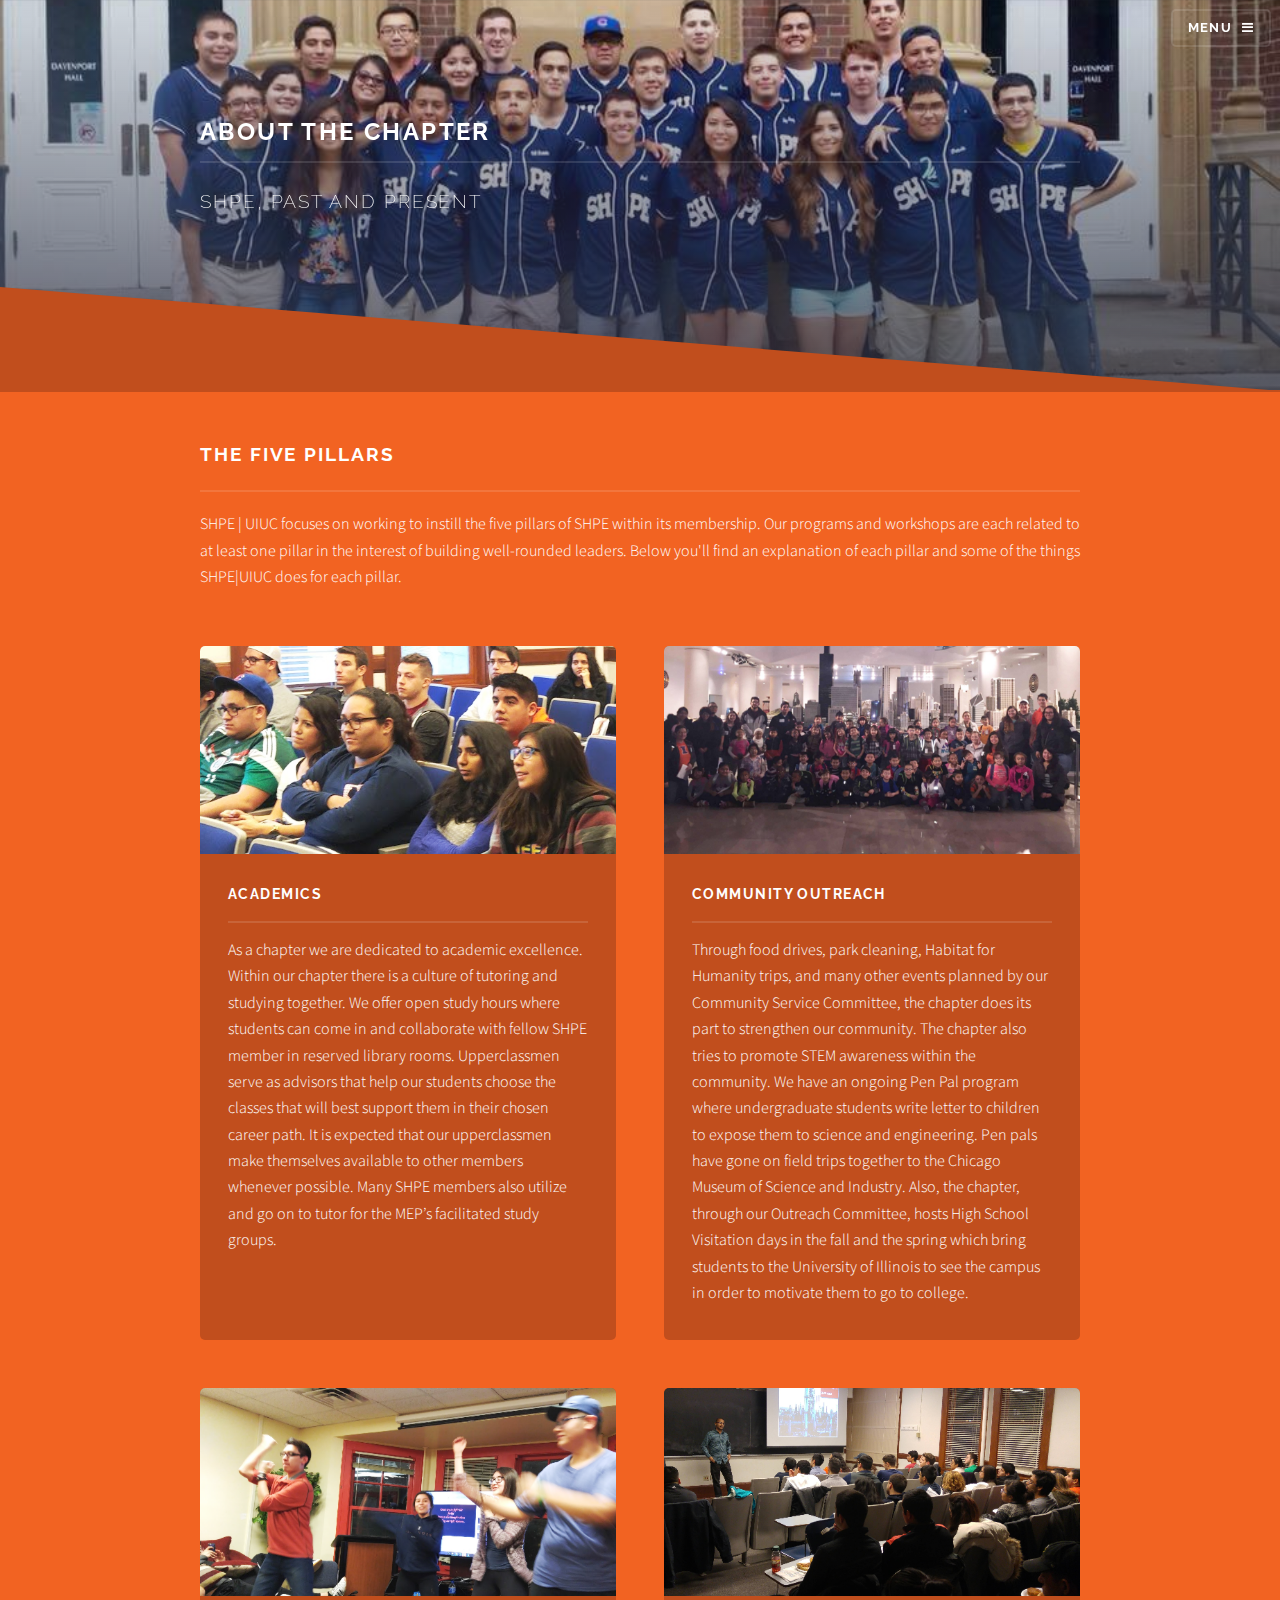
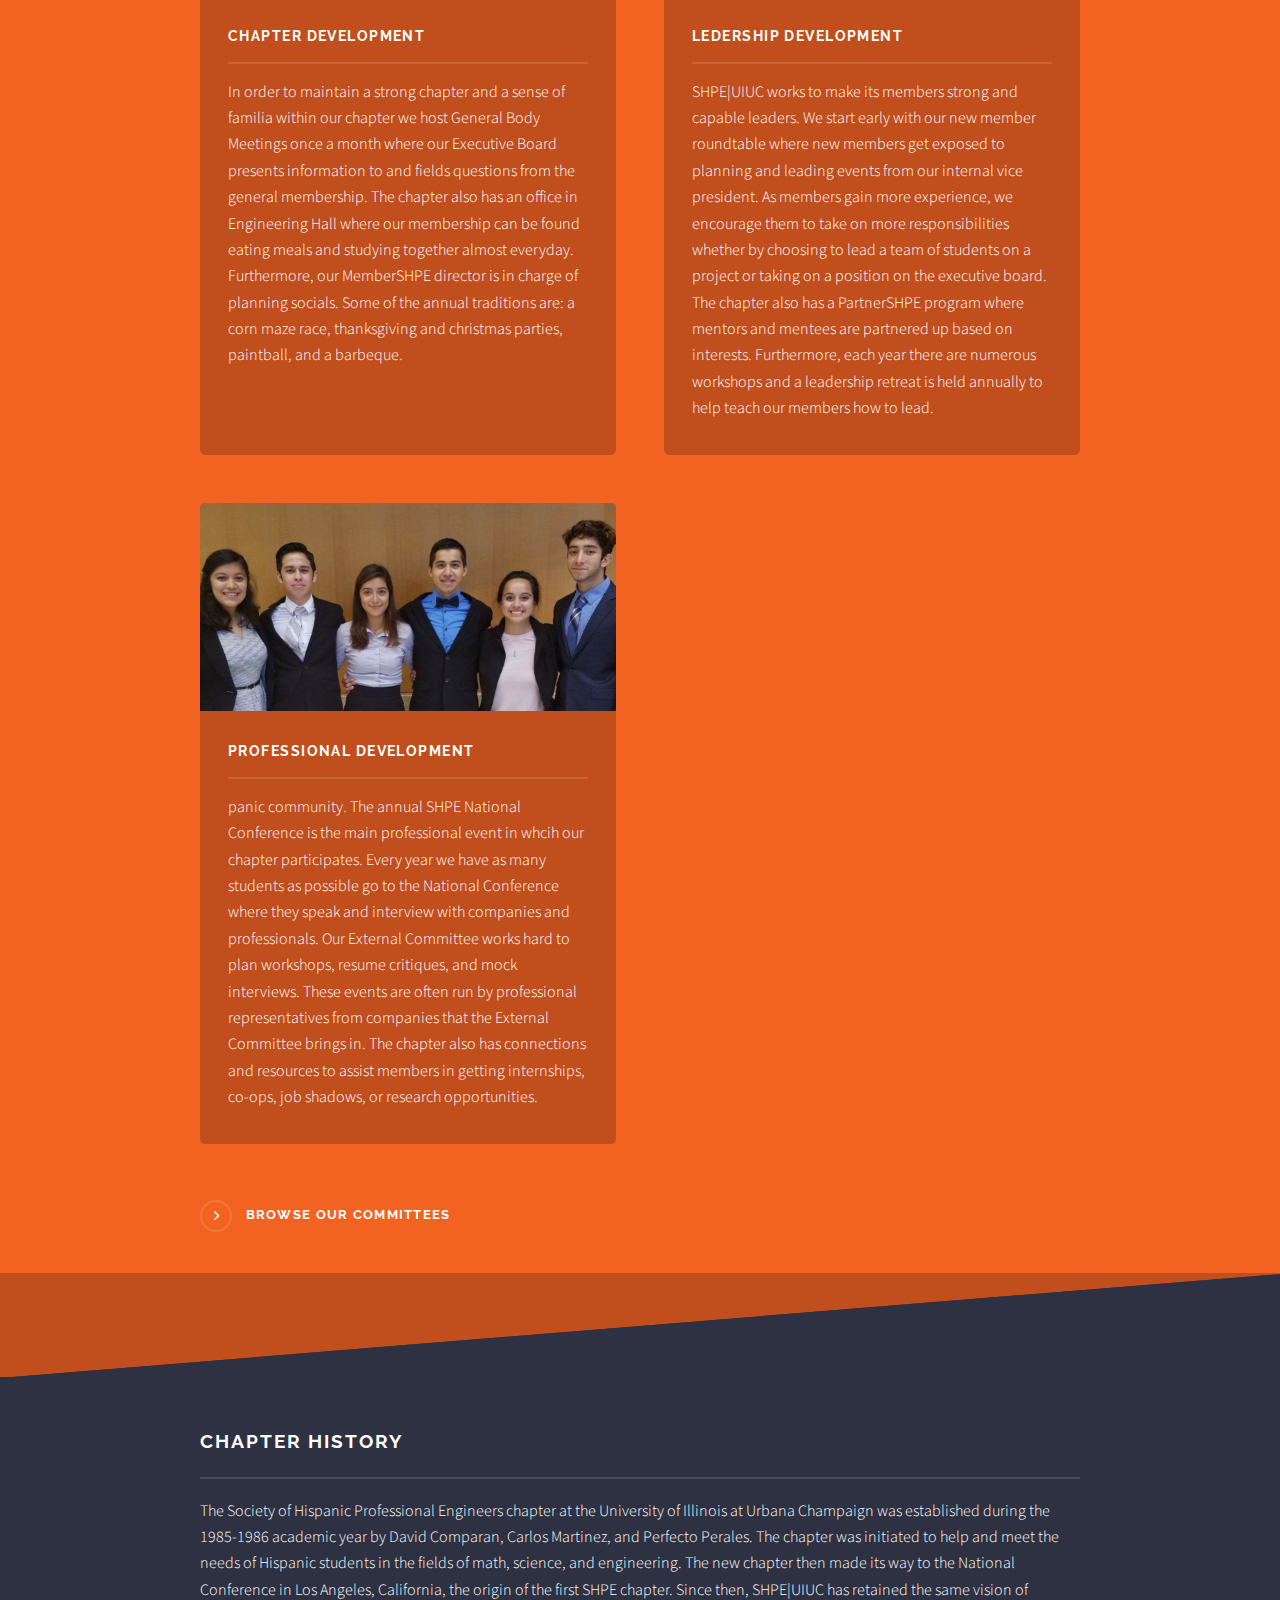
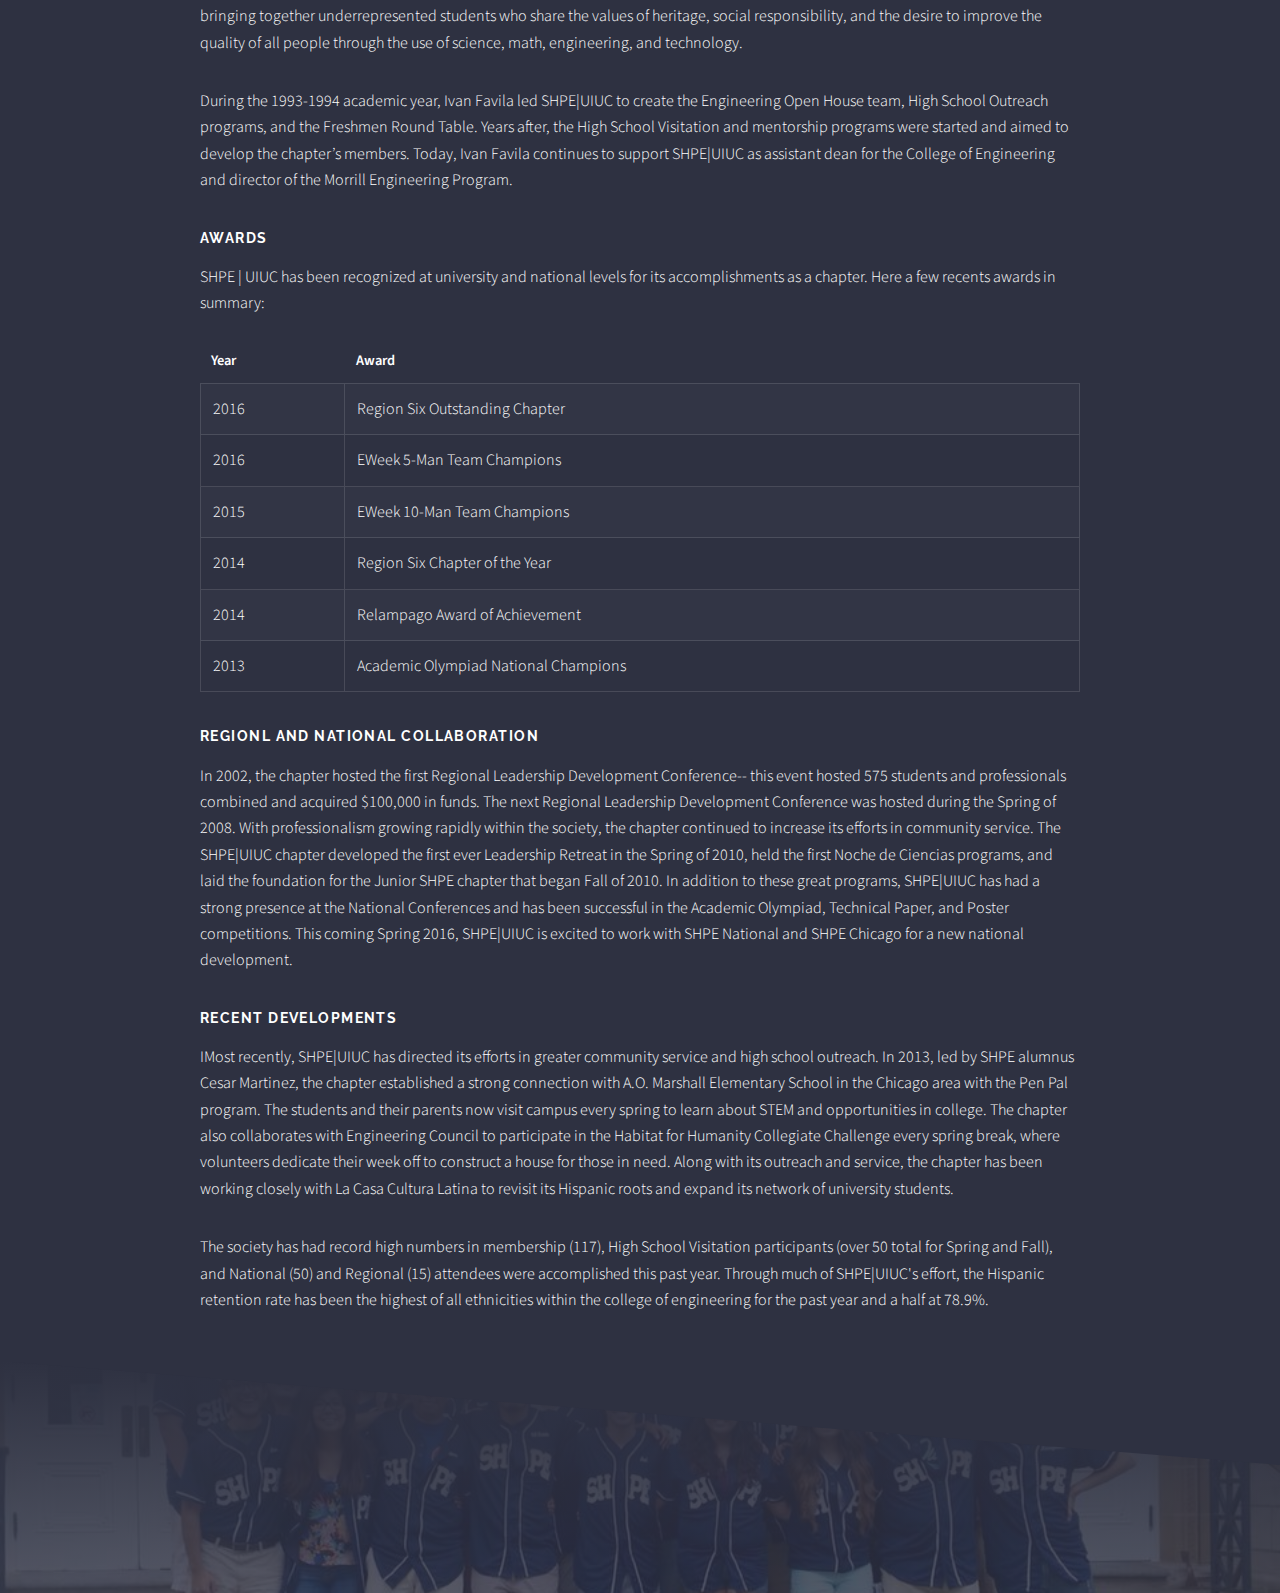
==== commit cfecd256: "Merge remote-tracking branch 'refs/remotes/origin/BlockWidth'" ====
--- a/about.html
+++ b/about.html
@@ -91,13 +91,13 @@
 										</article>
 									</section>
 
-										<a href="#" class="special">Browse our committees</a>
+										<a href="committees.html" class="special">Browse our committees</a>
 									</div>
 								</div>
 							</section>
 
 							<!--Two-->
-							<section id="one" class="wrapper style1">
+							<section id="two" class="wrapper style3">
 								<div class="inner">
 									<div class="content">
 										<h2 class="major">Chapter History</h2>
@@ -105,8 +105,47 @@
 
 										<p>During the 1993-1994 academic year, Ivan Favila led SHPE|UIUC to create the Engineering Open House team, High School Outreach programs, and the Freshmen Round Table. Years after, the High School Visitation and mentorship programs were started and aimed to develop the chapter’s members. Today, Ivan Favila continues to support SHPE|UIUC as assistant dean for the College of Engineering and director of the Morrill Engineering Program. </p>
 
-										<h3>Awrds</h3>
-										<p>As a chapter we are dedicated to academic excellence. Within our chapter there is a culture of tutoring and studying together. We offer open study hours where students can come in and collaborate with fellow SHPE member in reserved library rooms. Upperclassmen serve as advisors that help our students choose the classes that will best support them in their chosen career path. It is expected that our upperclassmen make themselves available to other members whenever possible. Many SHPE members also utilize and go on to tutor for the MEP’s facilitated study groups.</p>
+										<section>
+										<h3>Awards</h3>
+										<p> SHPE | UIUC has been recognized at university and national levels for its accomplishments as a chapter. Here a few recents awards in summary:
+										<div class="table-wrapper">
+											<table class="alt">
+												<thead>
+													<tr>
+														<th>Year</th>
+														<th>Award</th>
+													</tr>
+												</thead>
+												<tbody>
+													<tr>
+														<td>2016</td>
+														<td>Region Six Outstanding Chapter</td>
+													</tr>
+													<tr>
+														<td>2016</td>
+														<td>EWeek 5-Man Team Champions</td>
+													</tr>
+													<tr>
+														<td>2015</td>
+														<td>EWeek 10-Man Team Champions</td>
+													</tr>
+													<tr>
+														<td>2014</td>
+														<td>Region Six Chapter of the Year</td>
+													</tr>
+													<tr>
+														<td>2014</td>
+														<td>Relampago Award of Achievement</td>
+													</tr>
+													<tr>
+														<td>2013</td>
+														<td>Academic Olympiad National Champions</td>
+													</tr>
+												</tbody>
+											</table>
+										</div>
+									</section>
+
 
 										<h3>Regionl and National Collaboration</h3>
 										<p>In 2002, the chapter hosted the first Regional Leadership Development Conference-- this event hosted 575 students and professionals combined and acquired $100,000 in funds. The next Regional Leadership Development Conference was hosted during the Spring of 2008. With professionalism growing rapidly within the society, the chapter continued to increase its efforts in community service. The SHPE|UIUC chapter developed the first ever Leadership Retreat in the Spring of 2010, held the first Noche de Ciencias programs, and laid the foundation for the Junior SHPE chapter that began Fall of 2010. In addition to these great programs, SHPE|UIUC has had a strong presence at the National Conferences and has been successful in the Academic Olympiad, Technical Paper, and Poster competitions. This coming Spring 2016, SHPE|UIUC is excited to work with SHPE National and SHPE Chicago for a new national development.</p>
--- a/assets/css/main.css
+++ b/assets/css/main.css
@@ -1624,7 +1624,7 @@
 
 	body {
 		background-color: #2e3141;
-		background-image: linear-gradient(to top, rgba(46, 49, 65, 0.8), rgba(46, 49, 65, 1)), url("../../images/bg.jpg");
+		background-image: linear-gradient(to top, rgba(46, 49, 65, 1), rgba(46, 49, 65, .8)), url("../../images/bg.jpg");
 		background-size: auto, cover;
 		background-attachment: fixed, fixed;
 		background-position: center, center;
@@ -2730,13 +2730,12 @@
 			width: calc(50% - 1.5em);
 		}
 
-		.features.style2 article {
+		.style2 article {
 			padding: 1.75em 1.75em 0.1em 1.75em ;
 			background-color: #C14E1D;
 			border-radius: 5px;
 			margin: 1.5em 3em 1.5em 0;
 			width: calc(50% - 1.5em);
-			0762A8
 		}
 
 			.features article:nth-child(2n) {
@@ -3417,6 +3416,24 @@
 			width: 55em;
 		}
 
+
+		.wrapper.style1 {
+			background-color: #0762A8;
+		}
+
+			.wrapper.style1:before, .wrapper.style1:after {
+				background-image: url("data:image/svg+xml;charset=utf8,%3Csvg xmlns='http://www.w3.org/2000/svg' width='100' height='100' viewBox='0 0 100 100' preserveAspectRatio='none'%3E%3Cpolygon points='0,100 100,0 100,100' style='fill:%2307528C%3B' /%3E%3C/svg%3E");
+			}
+
+			.wrapper.style1:before {
+				box-shadow: inset 0 -1px 0 0 #0762A8, 0 1px 0 0 #0762A8;
+			}
+
+			.wrapper.style1:after {
+				box-shadow: inset 0 -1px 0 0 #0762A8, 0 1px 0 0 #0762A8;
+			}
+
+
 		.wrapper.style2 {
 			background-color: #F26322;
 		}
@@ -3434,19 +3451,19 @@
 			}
 
 		.wrapper.style3 {
-			background-color: #3d4051;
+			background-color: #2e3141;
 		}
 
 			.wrapper.style3:before, .wrapper.style3:after {
-				background-image: url("data:image/svg+xml;charset=utf8,%3Csvg xmlns='http://www.w3.org/2000/svg' width='100' height='100' viewBox='0 0 100 100' preserveAspectRatio='none'%3E%3Cpolygon points='0,100 100,0 100,100' style='fill:%233d4051%3B' /%3E%3C/svg%3E");
+				background-image: url("data:image/svg+xml;charset=utf8,%3Csvg xmlns='http://www.w3.org/2000/svg' width='100' height='100' viewBox='0 0 100 100' preserveAspectRatio='none'%3E%3Cpolygon points='0,100 100,0 100,100' style='fill:%232e3141%3B' /%3E%3C/svg%3E");
 			}
 
 			.wrapper.style3:before {
-				box-shadow: inset 0 -1px 0 0 #3d4051, 0 1px 0 0 #3d4051;
+				box-shadow: inset 0 -1px 0 0 #2e3141, 0 1px 0 0 #2e3141;
 			}
 
 			.wrapper.style3:after {
-				box-shadow: inset 0 -1px 0 0 #3d4051, 0 1px 0 0 #3d4051;
+				box-shadow: inset 0 -1px 0 0 #2e3141, 0 1px 0 0 #2e3141;
 			}
 
 		.wrapper.style4 {
@@ -3541,6 +3558,14 @@
 					width: 100%;
 				}
 
+				.wrapper.spotlight .image.small {
+				border-radius: 100%;
+				margin: 0 1em 1em 0;
+				width: 20em;
+				overflow: hidden;
+				-ms-flex: 1;
+				}
+
 			.wrapper.spotlight .content {
 				width: 100%;
 				-ms-flex: 2;
@@ -3593,19 +3618,19 @@
 				}
 
 			.wrapper.spotlight.style3 {
-				background-color: #3f4e85;
+				background-color: #2e3141;
 			}
 
 				.wrapper.spotlight.style3:before, .wrapper.spotlight.style3:after {
-					background-image: url("data:image/svg+xml;charset=utf8,%3Csvg xmlns='http://www.w3.org/2000/svg' width='100' height='100' viewBox='0 0 100 100' preserveAspectRatio='none'%3E%3Cpolygon points='0,100 100,0 100,100' style='fill:%233f4e85%3B' /%3E%3C/svg%3E");
+					background-image: url("data:image/svg+xml;charset=utf8,%3Csvg xmlns='http://www.w3.org/2000/svg' width='100' height='100' viewBox='0 0 100 100' preserveAspectRatio='none'%3E%3Cpolygon points='0,100 100,0 100,100' style='fill:%232e3141%3B' /%3E%3C/svg%3E");
 				}
 
 				.wrapper.spotlight.style3:before {
-					box-shadow: inset 0 -1px 0 0 #3f4e85, 0 1px 0 0 #3f4e85;
+					box-shadow: inset 0 -1px 0 0 #2e3141, 0 1px 0 0 #2e3141;
 				}
 
 				.wrapper.spotlight.style3:after {
-					box-shadow: inset 0 -1px 0 0 #3f4e85, 0 1px 0 0 #3f4e85;
+					box-shadow: inset 0 -1px 0 0 #2e3141, 0 1px 0 0 #2e3141;
 				}
 
 			.wrapper.spotlight.style4 {
@@ -3682,8 +3707,16 @@
 
 				.wrapper.spotlight .image {
 					margin: 0 2em 2em 0;
-					width: 32em;
-				}
+					width: 30em;
+				}
+					.wrapper.spotlight .image.small {
+					border-radius: 100%;
+					margin: 0 2em 2em 0;
+					width: 15em;
+					overflow: hidden;
+					-ms-flex: 1;
+					}
+
 
 				.wrapper.spotlight:nth-child(2n - 1) .image {
 					margin: 0 0 2em 2em;
@@ -3725,6 +3758,13 @@
 					width: 19em;
 					margin: 0 1.75em 2em 0;
 				}
+					.wrapper.spotlight .image.small {
+					border-radius: 100%;
+					margin: 0 1.75em 2em 0;
+					width: 15em;
+					overflow: hidden;
+					-ms-flex: 1;
+					}
 
 				.wrapper.spotlight:nth-child(2n - 1) .image {
 					margin: 0 0 2em 1.75em;
@@ -3743,6 +3783,11 @@
 				max-width: 85%;
 				width: 12em;
 			}
+				.wrapper.spotlight .image.small {
+					margin: 0 0 1em 0 !important;
+					max-width: 70%;
+					width: 8em;
+					}
 
 		}
 
@@ -3820,7 +3865,7 @@
 
 		#footer {
 			background-color: #2e3141;
-			background-image: linear-gradient(to top, rgba(46, 49, 65, 0.9), rgba(46, 49, 65, 1)), url("../../images/bg.jpg");
+			background-image: linear-gradient(to top, rgba(46, 49, 65, 0.8), rgba(46, 49, 65, 1)), url("../../images/bg.jpg");
 			background-size: auto, cover;
 			background-position: center, center;
 			margin-top: -6.5em;
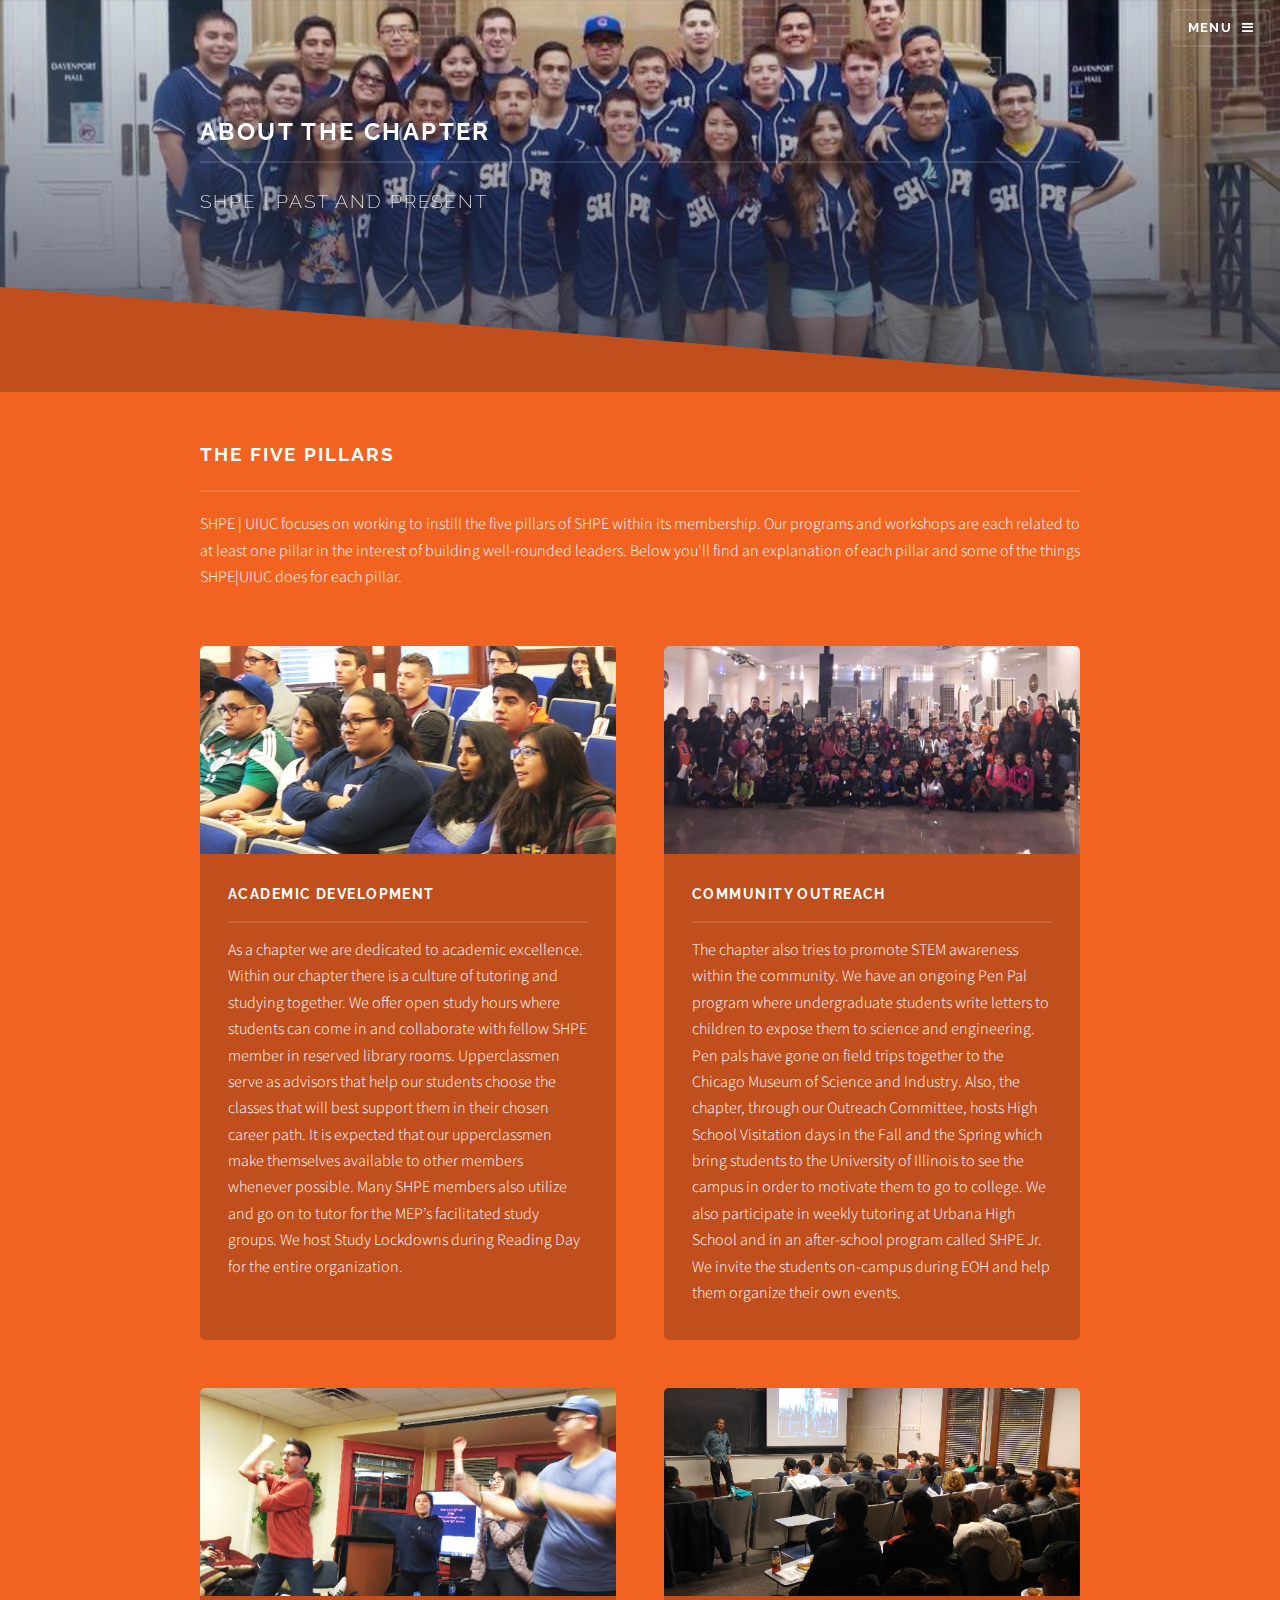
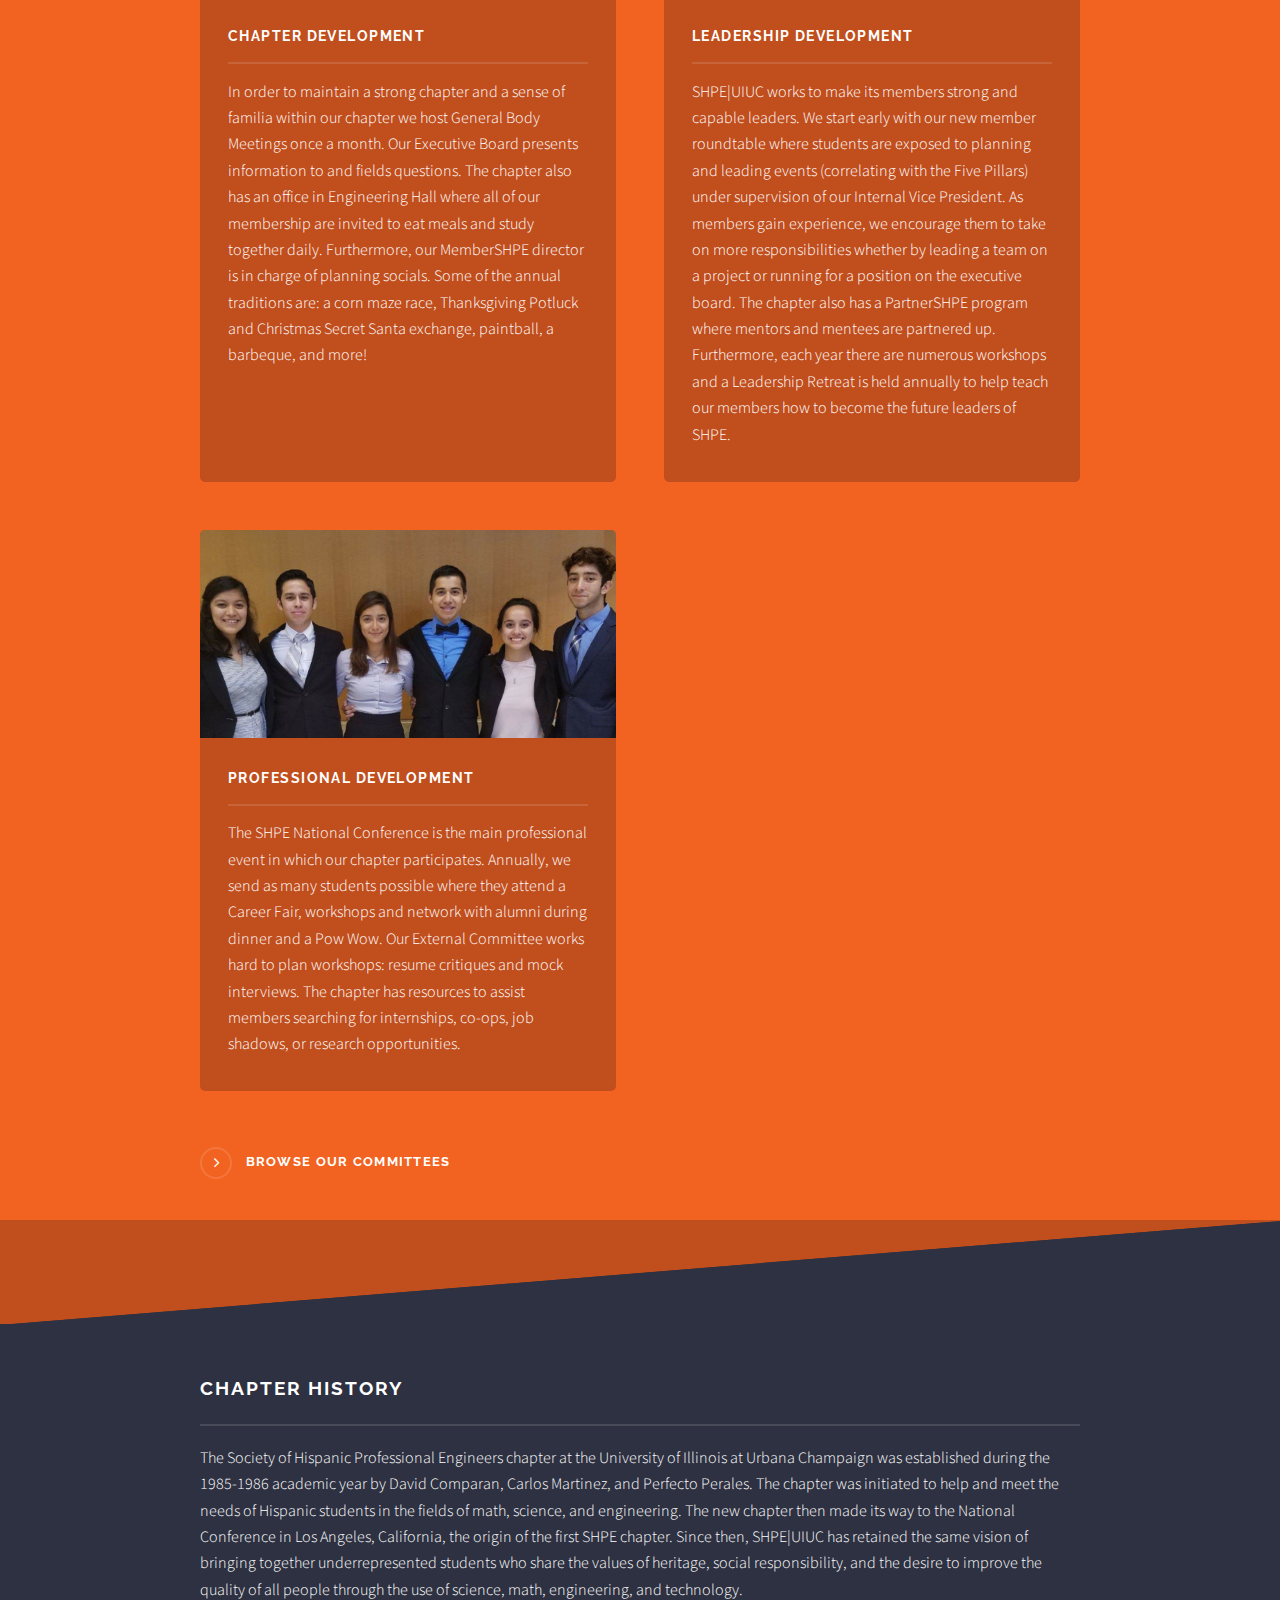
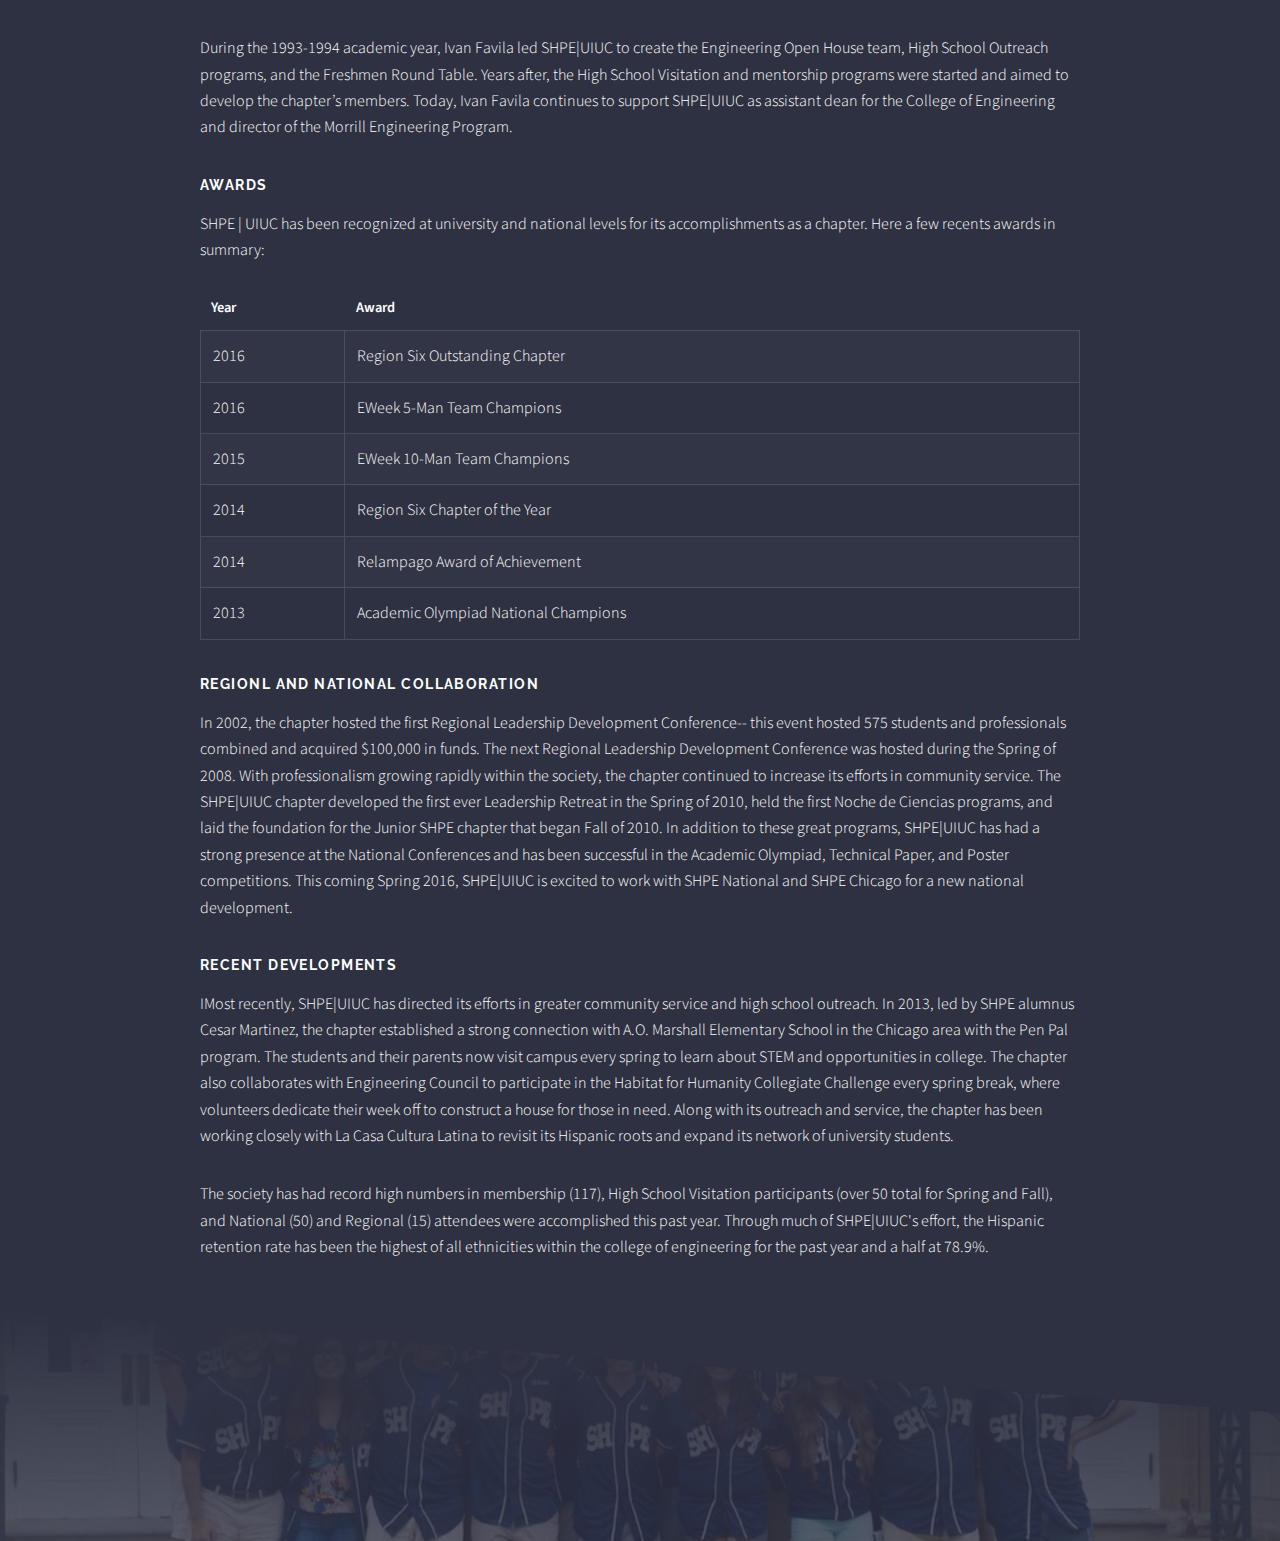
==== commit e5549e3c: "Proofread" ====
--- a/about.html
+++ b/about.html
@@ -46,7 +46,7 @@
 					<section id="banner">
 						<div class="inner">
 							<h2>About the Chapter</h2>
-							<p>SHPE, Past and Present</p>
+							<p>SHPE | Past and Present</p>
 						</div>
 					</section>
 
@@ -62,32 +62,32 @@
 										<section class="features style2">
 										<article>
 											<a href="#" class="image"><img src="images/pic08.png" alt="" /></a>
-											<h3 class="major">Academics</h3>
-											<p>As a chapter we are dedicated to academic excellence. Within our chapter there is a culture of tutoring and studying together. We offer open study hours where students can come in and collaborate with fellow SHPE member in reserved library rooms. Upperclassmen serve as advisors that help our students choose the classes that will best support them in their chosen career path. It is expected that our upperclassmen make themselves available to other members whenever possible. Many SHPE members also utilize and go on to tutor for the MEP’s facilitated study groups.</p>
+											<h3 class="major">Academic Development</h3>
+											<p>As a chapter we are dedicated to academic excellence. Within our chapter there is a culture of tutoring and studying together. We offer open study hours where students can come in and collaborate with fellow SHPE member in reserved library rooms. Upperclassmen serve as advisors that help our students choose the classes that will best support them in their chosen career path. It is expected that our upperclassmen make themselves available to other members whenever possible. Many SHPE members also utilize and go on to tutor for the MEP’s facilitated study groups. We host Study Lockdowns during Reading Day for the entire organization.</p>
 										</article>
 
 										<article>
 											<a href="#" class="image"><img src="images/pic04.png" alt="" /></a>
 											<h3 class="major">Community Outreach</h3>
-											<p>Through food drives, park cleaning, Habitat for Humanity trips, and many other events planned by our Community Service Committee, the chapter does its part to strengthen our community. The chapter also tries to promote STEM awareness within the community. We have an ongoing Pen Pal program where undergraduate students write letter to children to expose them to science and engineering. Pen pals have gone on field trips together to the Chicago Museum of Science and Industry. Also, the chapter, through our Outreach Committee, hosts High School Visitation days in the fall and the spring which bring students to the University of Illinois to see the campus in order to motivate them to go to college.</p>
+											<p>The chapter also tries to promote STEM awareness within the community. We have an ongoing Pen Pal program where undergraduate students write letters to children to expose them to science and engineering. Pen pals have gone on field trips together to the Chicago Museum of Science and Industry. Also, the chapter, through our Outreach Committee, hosts High School Visitation days in the Fall and the Spring which bring students to the University of Illinois to see the campus in order to motivate them to go to college. We also participate in weekly tutoring at Urbana High School and in an after-school program called SHPE Jr. We invite the students on-campus during EOH and help them organize their own events.</p>
 										</article>
 
 										<article>
 											<a href="#" class="image"><img src="images/pic07.png" alt="" /></a>
 											<h3 class="major">Chapter Development</h3>
-											<p>In order to maintain a strong chapter and a sense of familia within our chapter we host General Body Meetings once a month where our Executive Board presents information to and fields questions from the general membership. The chapter also has an office in Engineering Hall where our membership can be found eating meals and studying together almost everyday. Furthermore, our MemberSHPE director is in charge of planning socials. Some of the annual traditions are: a corn maze race, thanksgiving and christmas parties, paintball, and a barbeque.</p>
+											<p>In order to maintain a strong chapter and a sense of familia within our chapter we host General Body Meetings once a month. Our Executive Board presents information to and fields questions. The chapter also has an office in Engineering Hall where all of our membership are invited to eat meals and study together daily. Furthermore, our MemberSHPE director is in charge of planning socials. Some of the annual traditions are: a corn maze race, Thanksgiving Potluck and Christmas Secret Santa exchange, paintball, a barbeque, and more!</p>
 										</article>
 
 										<article>
 											<a href="#" class="image"><img src="images/pic05.png" alt="" /></a>
-											<h3 class="major">Ledership Development</h3>
-											<p>SHPE|UIUC works to make its members strong and capable leaders. We start early with our new member roundtable where new members get exposed to planning and leading events from our internal vice president. As members gain more experience, we encourage them to take on more responsibilities whether by choosing to lead a team of students on a project or taking on a position on the executive board. The chapter also has a PartnerSHPE program where mentors and mentees are partnered up based on interests. Furthermore, each year there are numerous workshops and a leadership retreat is held annually to help teach our members how to lead.</p>
+											<h3 class="major">Leadership Development</h3>
+											<p>SHPE|UIUC works to make its members strong and capable leaders. We start early with our new member roundtable where students are exposed to planning and leading events (correlating with the Five Pillars) under supervision of our Internal Vice President. As members gain experience, we encourage them to take on more responsibilities whether by leading a team on a project or running for a position on the executive board. The chapter also has a PartnerSHPE program where mentors and mentees are partnered up. Furthermore, each year there are numerous workshops and a Leadership Retreat is held annually to help teach our members how to become the future leaders of SHPE.</p>
 										</article>
 
 										<article>
 											<a href="#" class="image"><img src="images/pic09.png" alt="" /></a>
 											<h3 class="major">Professional Development</h3>
-											<p>panic community. The annual SHPE National Conference is the main professional event in whcih our chapter participates. Every year we have as many students as possible go to the National Conference where they speak and interview with companies and professionals. Our External Committee works hard to plan workshops, resume critiques, and mock interviews. These events are often run by professional representatives from companies that the External Committee brings in. The chapter also has connections and resources to assist members in getting internships, co-ops, job shadows, or research opportunities.</p>
+											<p>The SHPE National Conference is the main professional event in which our chapter participates. Annually, we send as many students possible where they attend a Career Fair, workshops and network with alumni during dinner and a Pow Wow. Our External Committee works hard to plan workshops: resume critiques and mock interviews. The chapter has resources to assist members searching for internships, co-ops, job shadows, or research opportunities.</p>
 										</article>
 									</section>
 
@@ -175,4 +175,4 @@
 			<script src="assets/js/main.js"></script>
 
 	</body>
-</html>+</html>
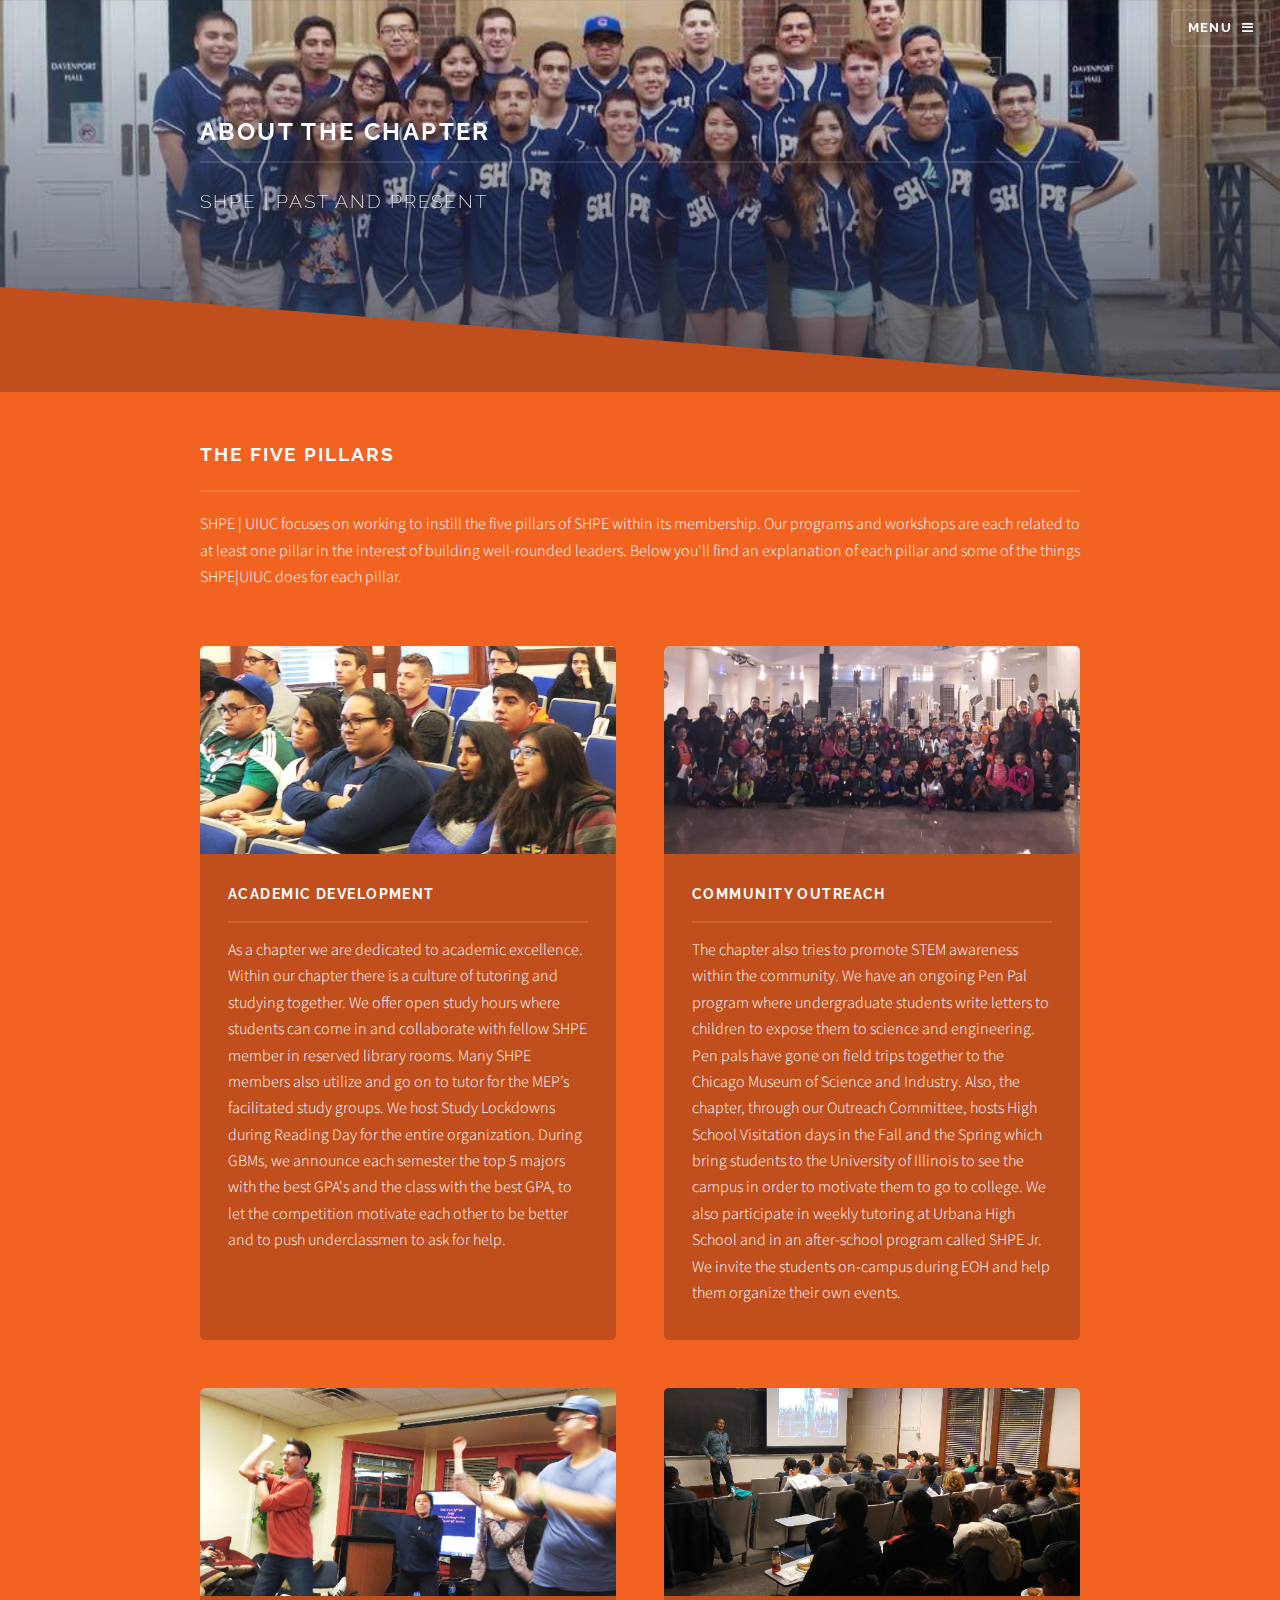
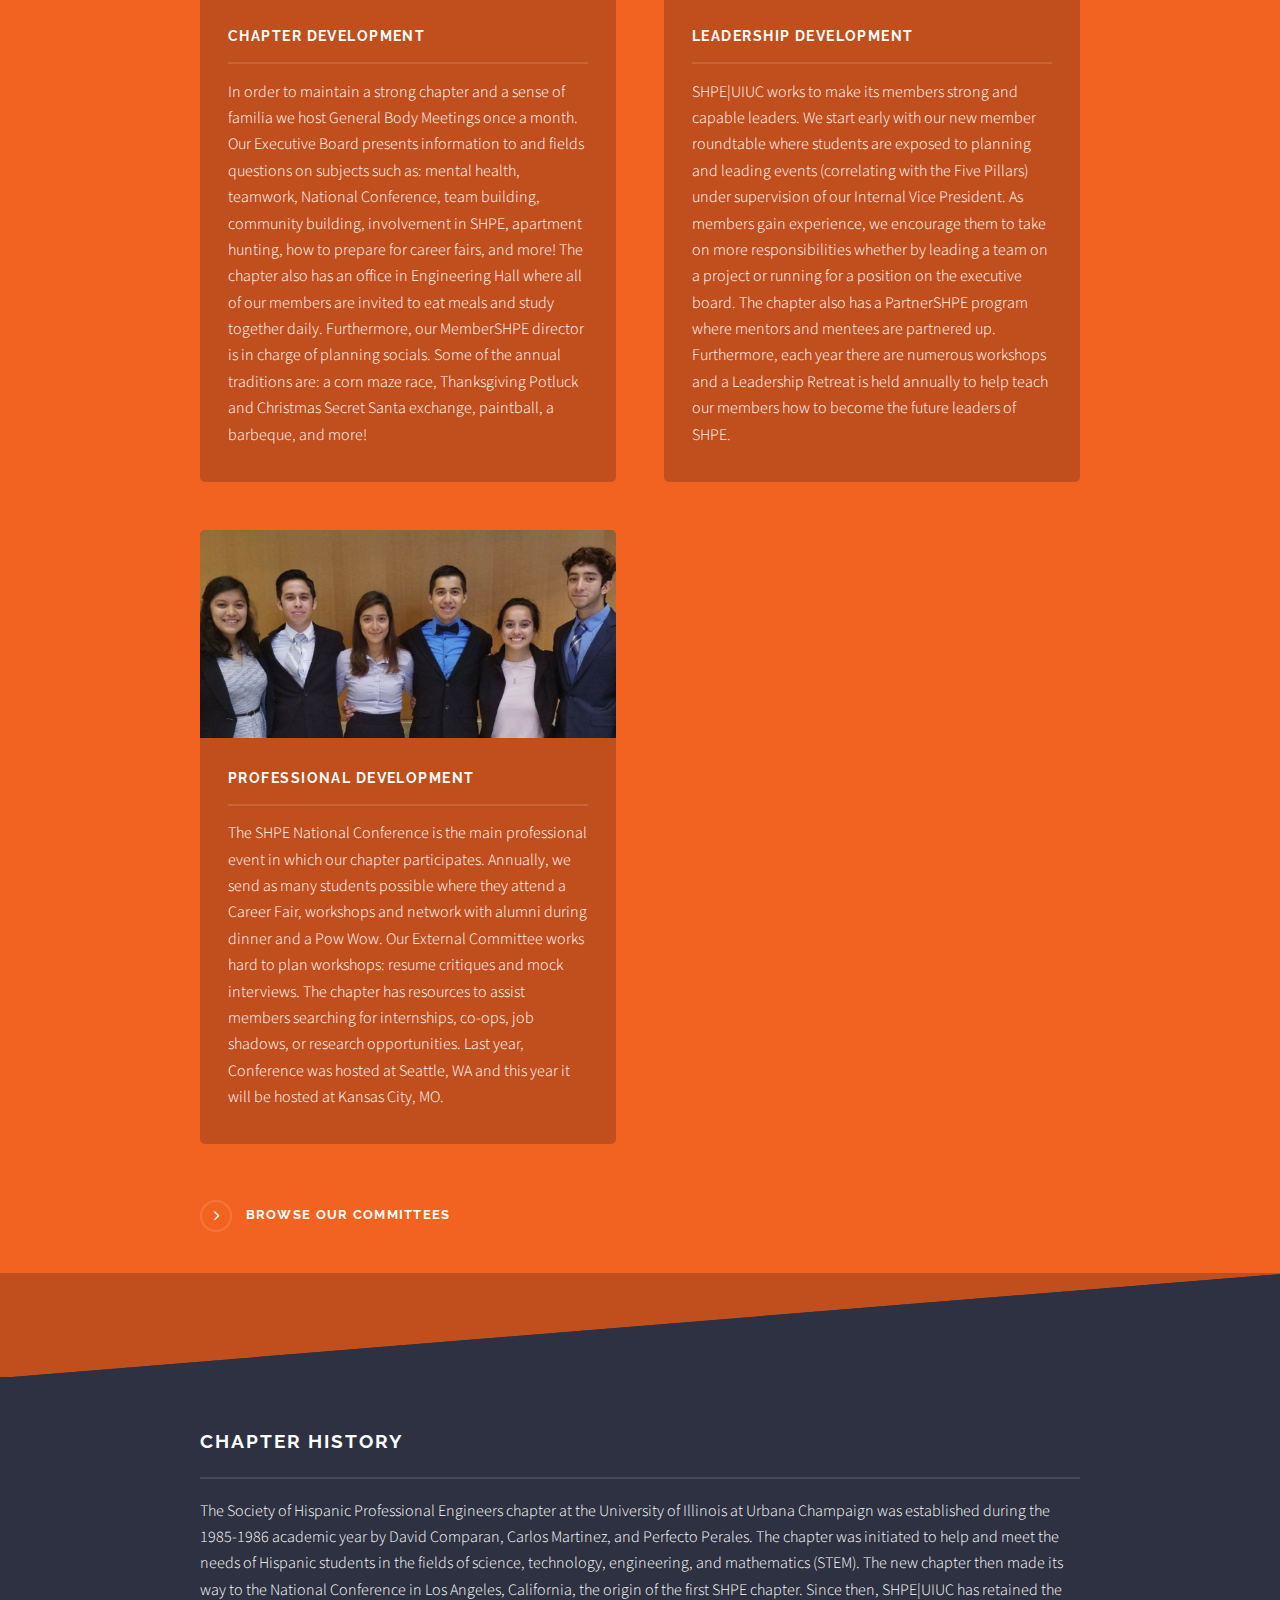
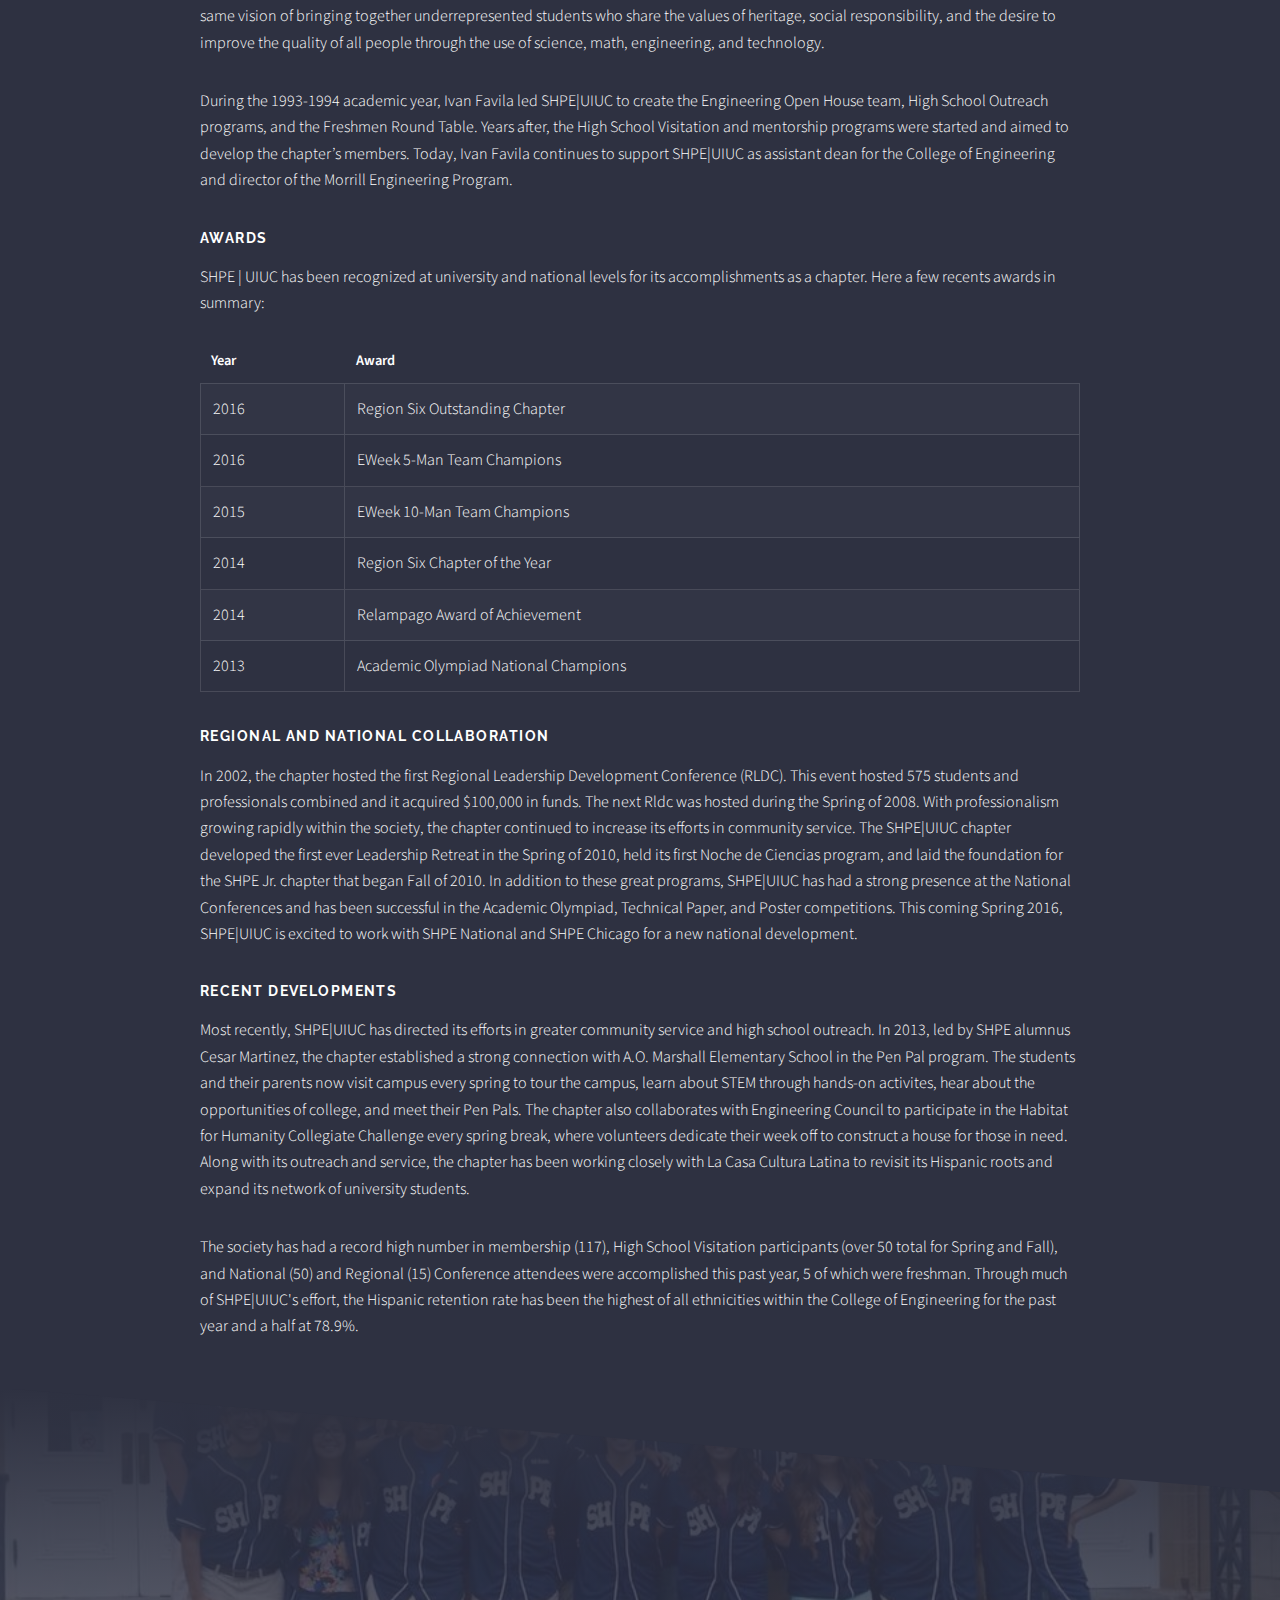
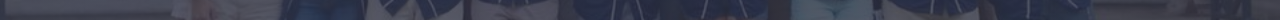
==== commit f3809c3c: "Update about.html" ====
--- a/about.html
+++ b/about.html
@@ -63,7 +63,7 @@
 										<article>
 											<a href="#" class="image"><img src="images/pic08.png" alt="" /></a>
 											<h3 class="major">Academic Development</h3>
-											<p>As a chapter we are dedicated to academic excellence. Within our chapter there is a culture of tutoring and studying together. We offer open study hours where students can come in and collaborate with fellow SHPE member in reserved library rooms. Upperclassmen serve as advisors that help our students choose the classes that will best support them in their chosen career path. It is expected that our upperclassmen make themselves available to other members whenever possible. Many SHPE members also utilize and go on to tutor for the MEP’s facilitated study groups. We host Study Lockdowns during Reading Day for the entire organization.</p>
+											<p>As a chapter we are dedicated to academic excellence. Within our chapter there is a culture of tutoring and studying together. We offer open study hours where students can come in and collaborate with fellow SHPE member in reserved library rooms. Many SHPE members also utilize and go on to tutor for the MEP’s facilitated study groups. We host Study Lockdowns during Reading Day for the entire organization. During GBMs, we announce each semester the top 5 majors with the best GPA's and the class with the best GPA, to let the competition motivate each other to be better and to push underclassmen to ask for help.</p>
 										</article>
 
 										<article>
@@ -75,7 +75,7 @@
 										<article>
 											<a href="#" class="image"><img src="images/pic07.png" alt="" /></a>
 											<h3 class="major">Chapter Development</h3>
-											<p>In order to maintain a strong chapter and a sense of familia within our chapter we host General Body Meetings once a month. Our Executive Board presents information to and fields questions. The chapter also has an office in Engineering Hall where all of our membership are invited to eat meals and study together daily. Furthermore, our MemberSHPE director is in charge of planning socials. Some of the annual traditions are: a corn maze race, Thanksgiving Potluck and Christmas Secret Santa exchange, paintball, a barbeque, and more!</p>
+											<p>In order to maintain a strong chapter and a sense of familia we host General Body Meetings once a month. Our Executive Board presents information to and fields questions on subjects such as: mental health, teamwork, National Conference, team building, community building, involvement in SHPE, apartment hunting, how to prepare for career fairs, and more! The chapter also has an office in Engineering Hall where all of our members are invited to eat meals and study together daily. Furthermore, our MemberSHPE director is in charge of planning socials. Some of the annual traditions are: a corn maze race, Thanksgiving Potluck and Christmas Secret Santa exchange, paintball, a barbeque, and more!</p>
 										</article>
 
 										<article>
@@ -87,7 +87,7 @@
 										<article>
 											<a href="#" class="image"><img src="images/pic09.png" alt="" /></a>
 											<h3 class="major">Professional Development</h3>
-											<p>The SHPE National Conference is the main professional event in which our chapter participates. Annually, we send as many students possible where they attend a Career Fair, workshops and network with alumni during dinner and a Pow Wow. Our External Committee works hard to plan workshops: resume critiques and mock interviews. The chapter has resources to assist members searching for internships, co-ops, job shadows, or research opportunities.</p>
+											<p>The SHPE National Conference is the main professional event in which our chapter participates. Annually, we send as many students possible where they attend a Career Fair, workshops and network with alumni during dinner and a Pow Wow. Our External Committee works hard to plan workshops: resume critiques and mock interviews. The chapter has resources to assist members searching for internships, co-ops, job shadows, or research opportunities. Last year, Conference was hosted at Seattle, WA and this year it will be hosted at Kansas City, MO.</p>
 										</article>
 									</section>
 
@@ -101,7 +101,7 @@
 								<div class="inner">
 									<div class="content">
 										<h2 class="major">Chapter History</h2>
-										<p>The Society of Hispanic Professional Engineers chapter at the University of Illinois at Urbana Champaign was established during the 1985-1986 academic year by David Comparan, Carlos Martinez, and Perfecto Perales. The chapter was initiated to help and meet the needs of Hispanic students in the fields of math, science, and engineering. The new chapter then made its way to the National Conference in Los Angeles, California, the origin of the first SHPE chapter. Since then, SHPE|UIUC has retained the same vision of bringing together underrepresented students who share the values of heritage, social responsibility, and the desire to improve the quality of all people through the use of science, math, engineering, and technology. </p>
+										<p>The Society of Hispanic Professional Engineers chapter at the University of Illinois at Urbana Champaign was established during the 1985-1986 academic year by David Comparan, Carlos Martinez, and Perfecto Perales. The chapter was initiated to help and meet the needs of Hispanic students in the fields of science, technology, engineering, and mathematics (STEM). The new chapter then made its way to the National Conference in Los Angeles, California, the origin of the first SHPE chapter. Since then, SHPE|UIUC has retained the same vision of bringing together underrepresented students who share the values of heritage, social responsibility, and the desire to improve the quality of all people through the use of science, math, engineering, and technology. </p>
 
 										<p>During the 1993-1994 academic year, Ivan Favila led SHPE|UIUC to create the Engineering Open House team, High School Outreach programs, and the Freshmen Round Table. Years after, the High School Visitation and mentorship programs were started and aimed to develop the chapter’s members. Today, Ivan Favila continues to support SHPE|UIUC as assistant dean for the College of Engineering and director of the Morrill Engineering Program. </p>
 
@@ -147,13 +147,13 @@
 									</section>
 
 
-										<h3>Regionl and National Collaboration</h3>
-										<p>In 2002, the chapter hosted the first Regional Leadership Development Conference-- this event hosted 575 students and professionals combined and acquired $100,000 in funds. The next Regional Leadership Development Conference was hosted during the Spring of 2008. With professionalism growing rapidly within the society, the chapter continued to increase its efforts in community service. The SHPE|UIUC chapter developed the first ever Leadership Retreat in the Spring of 2010, held the first Noche de Ciencias programs, and laid the foundation for the Junior SHPE chapter that began Fall of 2010. In addition to these great programs, SHPE|UIUC has had a strong presence at the National Conferences and has been successful in the Academic Olympiad, Technical Paper, and Poster competitions. This coming Spring 2016, SHPE|UIUC is excited to work with SHPE National and SHPE Chicago for a new national development.</p>
+										<h3>Regional and National Collaboration</h3>
+										<p>In 2002, the chapter hosted the first Regional Leadership Development Conference (RLDC). This event hosted 575 students and professionals combined and it acquired $100,000 in funds. The next Rldc was hosted during the Spring of 2008. With professionalism growing rapidly within the society, the chapter continued to increase its efforts in community service. The SHPE|UIUC chapter developed the first ever Leadership Retreat in the Spring of 2010, held its first Noche de Ciencias program, and laid the foundation for the SHPE Jr. chapter that began Fall of 2010. In addition to these great programs, SHPE|UIUC has had a strong presence at the National Conferences and has been successful in the Academic Olympiad, Technical Paper, and Poster competitions. This coming Spring 2016, SHPE|UIUC is excited to work with SHPE National and SHPE Chicago for a new national development.</p>
 
 										<h3>Recent Developments</h3>
-										<p>IMost recently, SHPE|UIUC has directed its efforts in greater community service and high school outreach. In 2013, led by SHPE alumnus Cesar Martinez, the chapter established a strong connection with A.O. Marshall Elementary School in the Chicago area with the Pen Pal program. The students and their parents now visit campus every spring to learn about STEM and opportunities in college. The chapter also collaborates with Engineering Council to participate in the Habitat for Humanity Collegiate Challenge every spring break, where volunteers dedicate their week off to construct a house for those in need. Along with its outreach and service, the chapter has been working closely with La Casa Cultura Latina to revisit its Hispanic roots and expand its network of university students. </p>
+										<p>Most recently, SHPE|UIUC has directed its efforts in greater community service and high school outreach. In 2013, led by SHPE alumnus Cesar Martinez, the chapter established a strong connection with A.O. Marshall Elementary School in the Pen Pal program. The students and their parents now visit campus every spring to tour the campus, learn about STEM through hands-on activites, hear about the opportunities of college, and meet their Pen Pals. The chapter also collaborates with Engineering Council to participate in the Habitat for Humanity Collegiate Challenge every spring break, where volunteers dedicate their week off to construct a house for those in need. Along with its outreach and service, the chapter has been working closely with La Casa Cultura Latina to revisit its Hispanic roots and expand its network of university students. </p>
 
-										<p>The society has had record high numbers in membership (117), High School Visitation participants (over 50 total for Spring and Fall), and National (50) and Regional (15) attendees were accomplished this past year. Through much of SHPE|UIUC's effort, the Hispanic retention rate has been the highest of all ethnicities within the college of engineering for the past year and a half at 78.9%.</p>
+										<p>The society has had a record high number in membership (117), High School Visitation participants (over 50 total for Spring and Fall), and National (50) and Regional (15) Conference attendees were accomplished this past year, 5 of which were freshman. Through much of SHPE|UIUC's effort, the Hispanic retention rate has been the highest of all ethnicities within the College of Engineering for the past year and a half at 78.9%.</p>
 									</div>
 								</div>
 							</section>
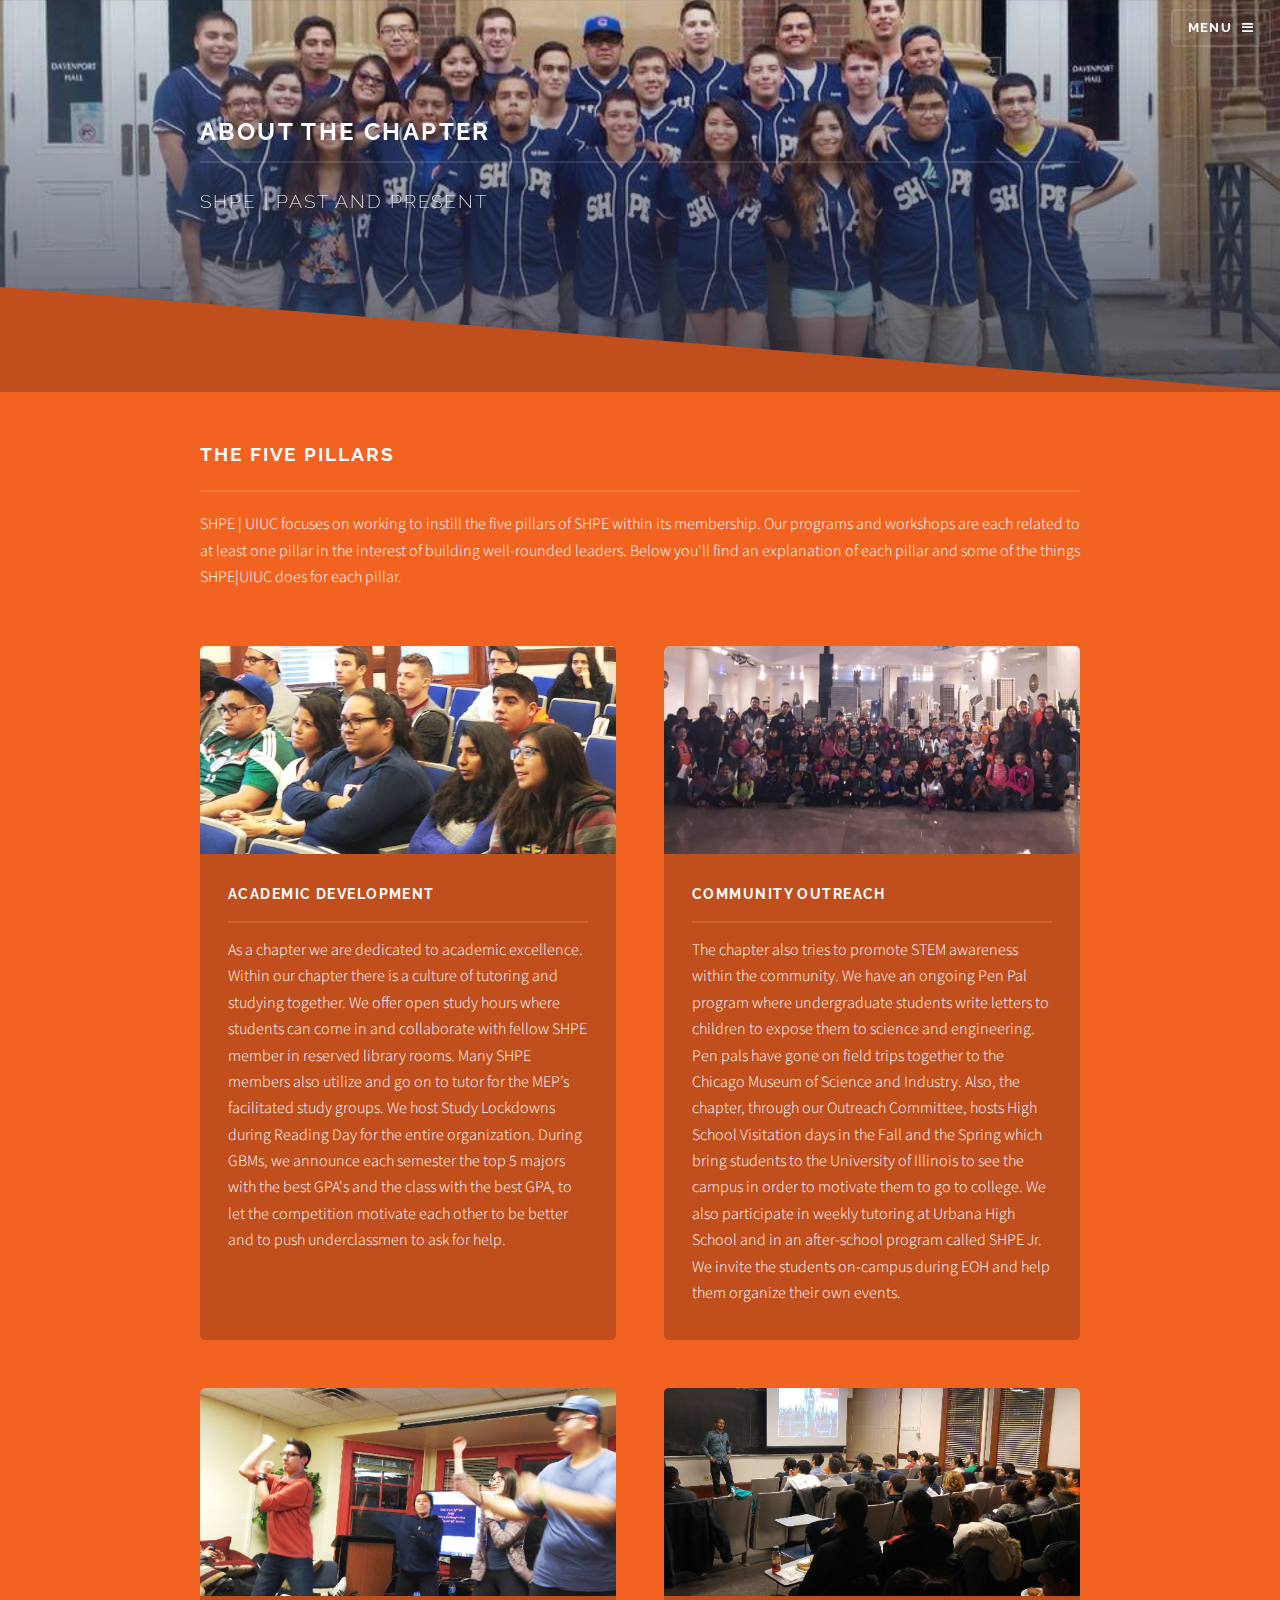
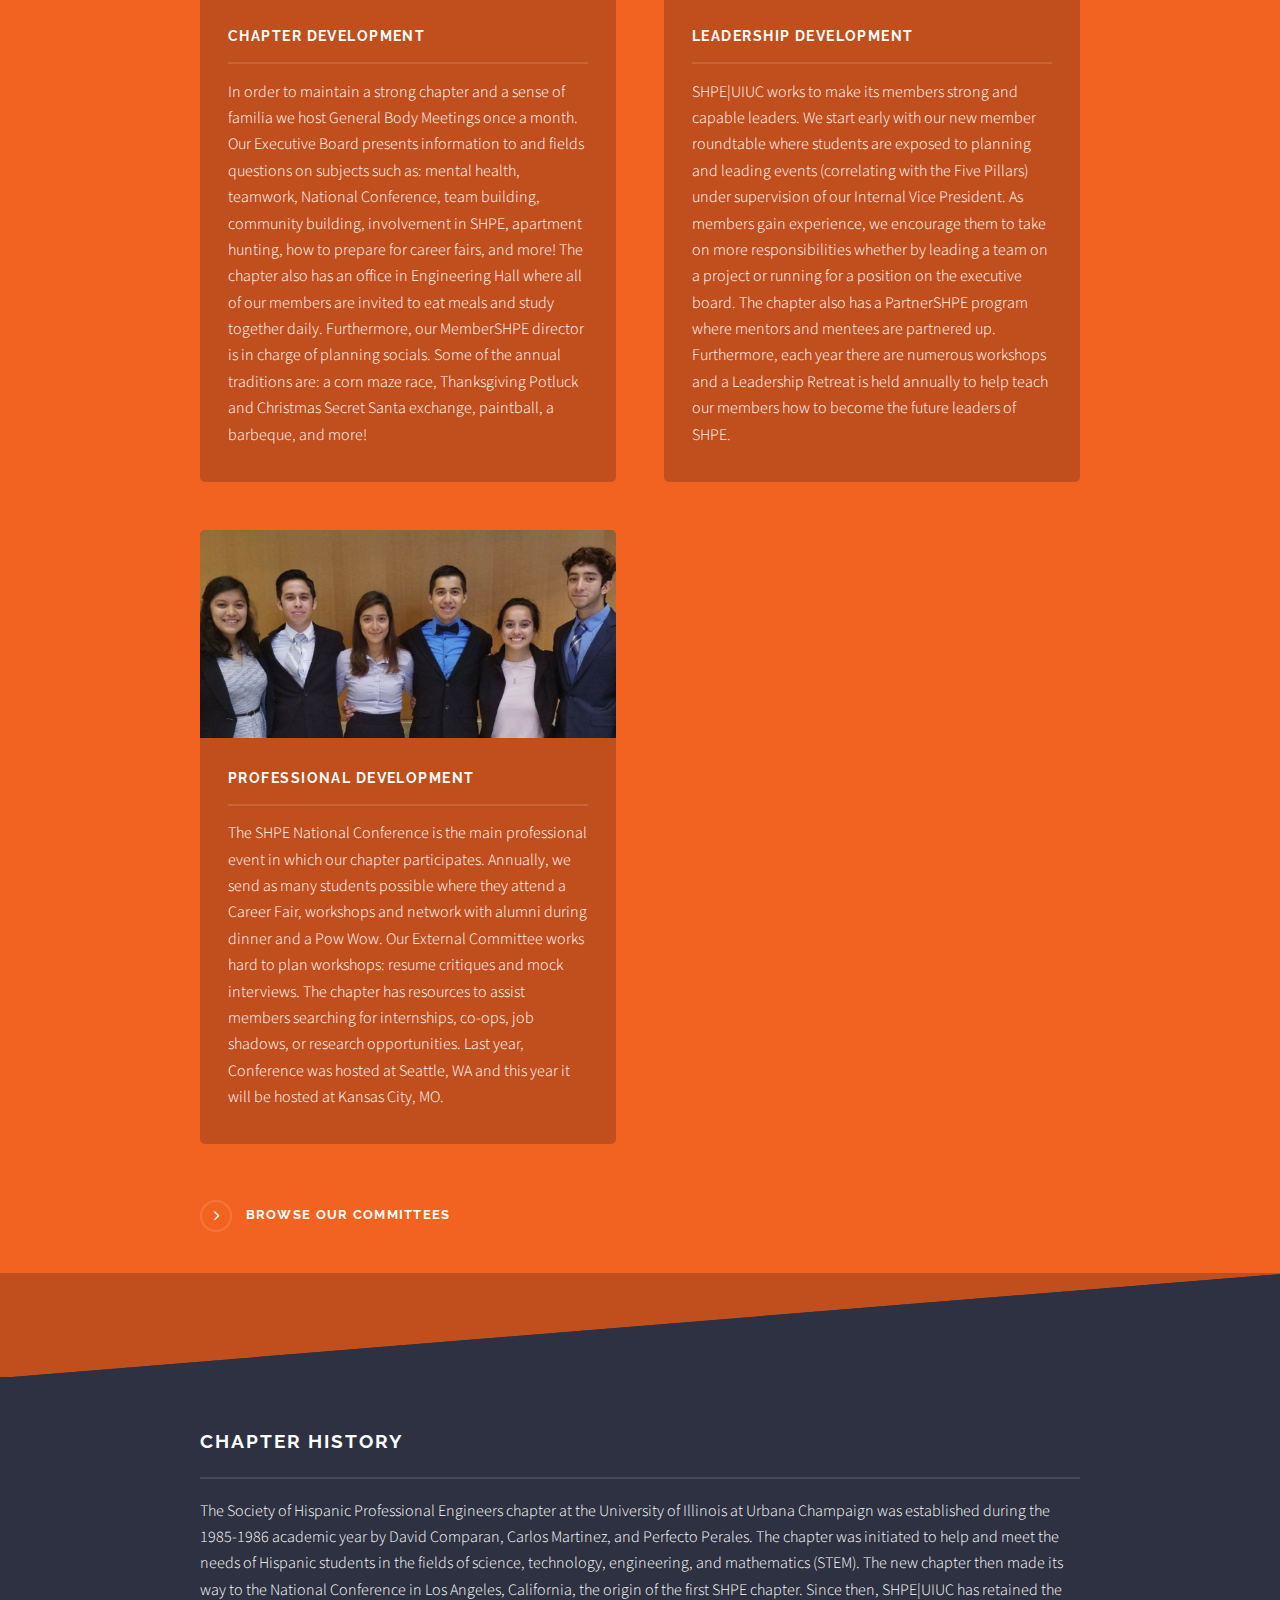
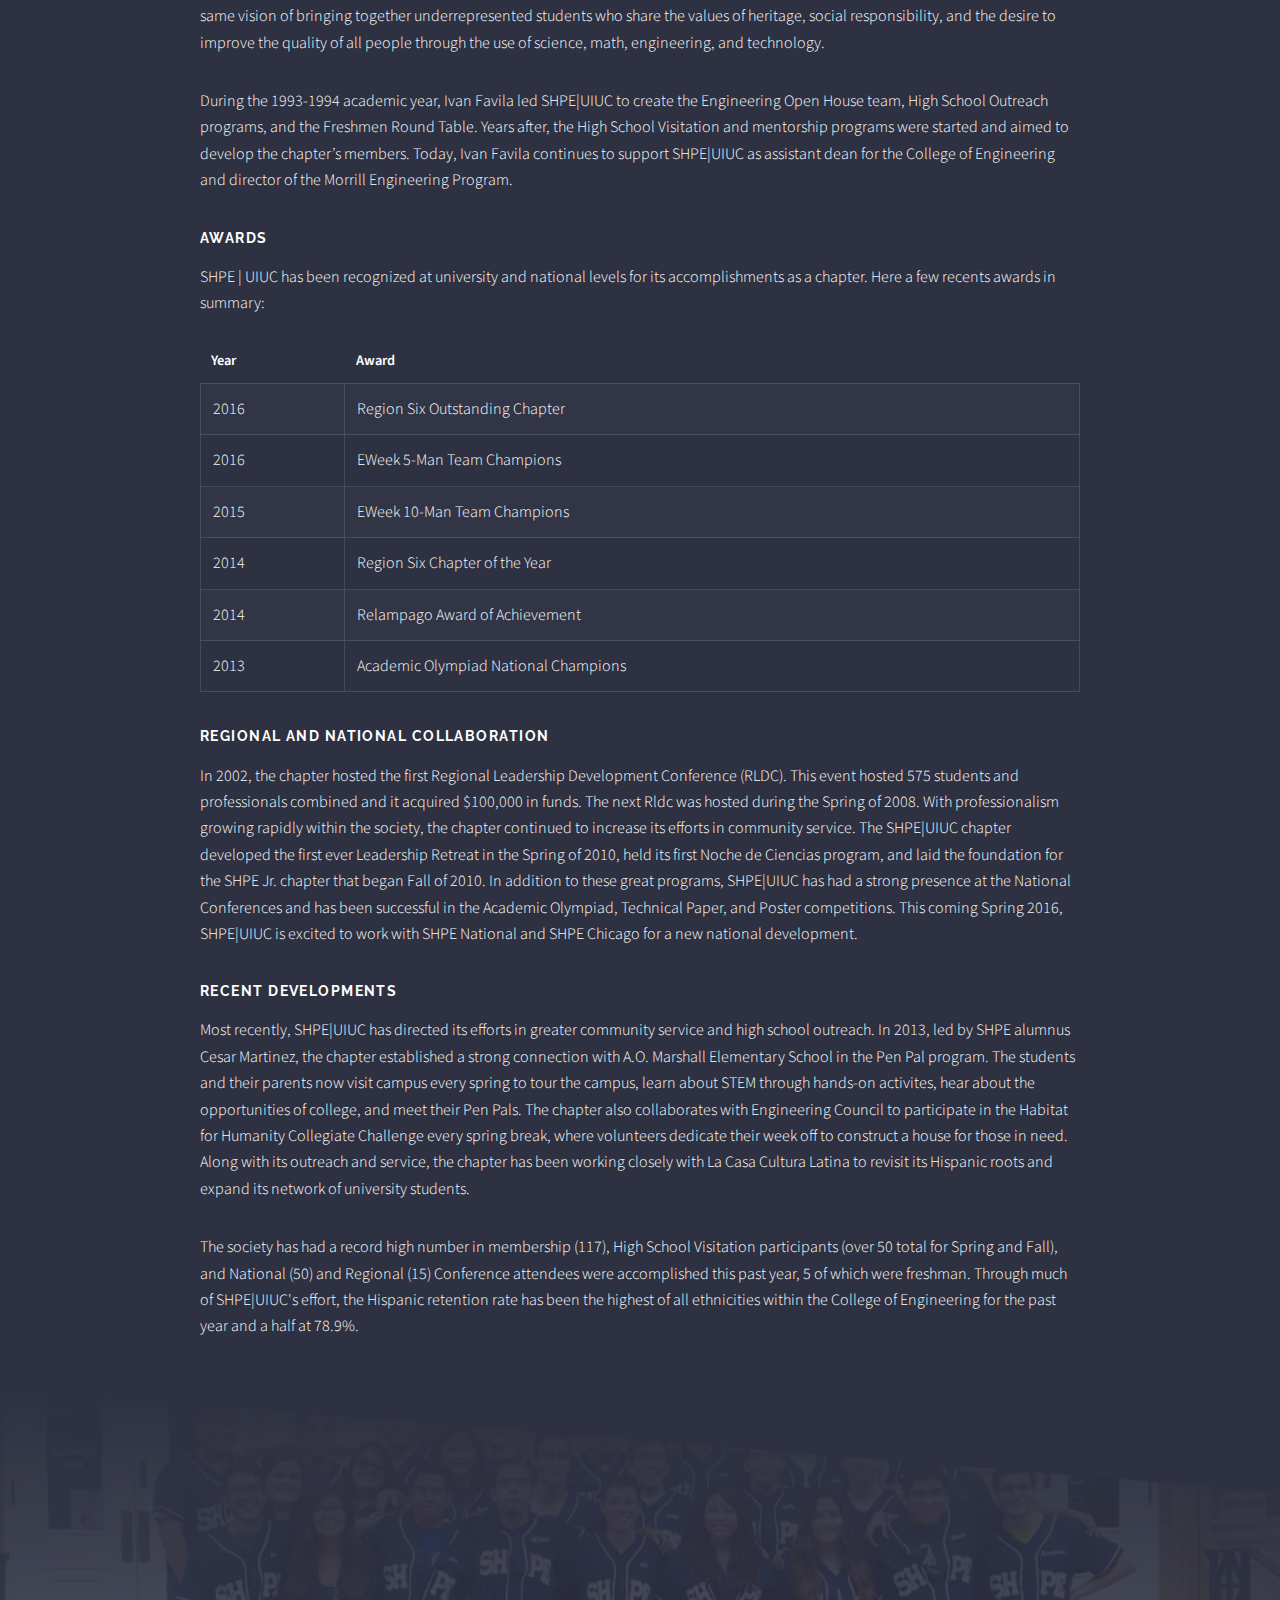
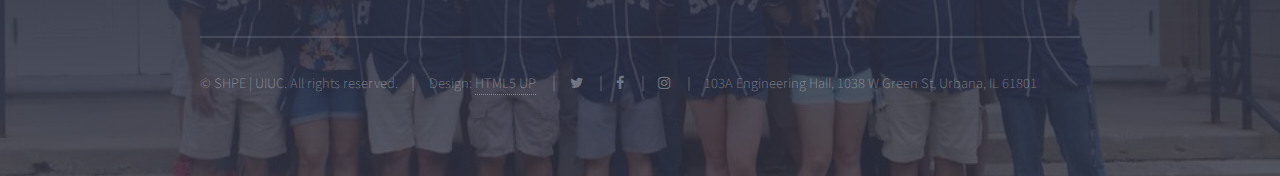
==== commit a8d181d6: "Bug fixes and newsletter subscription" ====
--- a/about.html
+++ b/about.html
@@ -21,7 +21,7 @@
 
 				<!-- Header -->
 					<header id="header" class="alt">
-						<h1><a href="index.html">SHPE | UIUC</a></h1>
+						<h1><a href="index.html">About the Chapter</a></h1>
 						<nav>
 							<a href="#menu">Menu</a>
 						</nav>
@@ -31,12 +31,14 @@
 					<nav id="menu">
 						<div class="inner">
 							<h2>Menu</h2>
-							<ul class="links">
+							<ul class="links" id="orange">
 								<li><a href="index.html">Home</a></li>
 								<li><a href="about.html">About Us</a></li>
 								<li><a href="board.html">Meet the Board</a></li>
 								<li><a href="committees.html">Committees</a></li>
 								<li><a href="constitution.html">Constitution</a></li>
+								<li><a href="highschool.html">High School</a></li>
+								<li><a href="corporate.html">Corporate Sponsorship</a></li>
 								<li><a href="#">Log In</a></li>
 							</ul>
 							<a href="#" class="close">Close</a>
@@ -162,6 +164,13 @@
 
 					<section id="footer">
 						<div class="inner">
+						<ul class="copyright">
+								<li>&copy; SHPE | UIUC. All rights reserved.</li><li>Design: <a href="http://html5up.net">HTML5 UP</a></li>
+								<li><a href="https://twitter.com/SHPE_UIUC" class="icon fa-twitter"><span class="label">Twitter</span></a></li>
+								<li><a href="https://www.facebook.com/shpe.uiuc" class="icon fa-facebook"><span class="label">Facebook</span></a></li>
+								<li><a href="https://www.instagram.com/shpe_uiuc/" class="icon fa-instagram"><span class="label">Instagram</span></a></li>
+								<li>103A Engineering Hall, 1038 W Green St, Urbana, IL 61801</li>
+							</ul>
 						</div>
 					</section>
 			</div>
--- a/assets/css/main.css
+++ b/assets/css/main.css
@@ -17,6 +17,53 @@
 		font: inherit;
 		vertical-align: baseline;
 	}
+		p.special:not(.button) {
+			text-decoration: none;
+			border-bottom: 0;
+			display: block;
+			font-family: Raleway, Helvetica, sans-serif;
+			font-size: 0.8em;
+			font-weight: 700;
+			letter-spacing: 0.1em;
+			margin: 0 0 2em 0;
+			text-transform: uppercase;
+		}
+
+			p.special:not(.button):before {
+				-moz-osx-font-smoothing: grayscale;
+				-webkit-font-smoothing: antialiased;
+				font-family: FontAwesome;
+				font-style: normal;
+				font-weight: normal;
+				text-transform: none !important;
+			}
+
+			p.special:not(.button):before {
+				-moz-transition: background-color 0.2s ease-in-out;
+				-webkit-transition: background-color 0.2s ease-in-out;
+				-ms-transition: background-color 0.2s ease-in-out;
+				transition: background-color 0.2s ease-in-out;
+				border-radius: 100%;
+				border: solid 2px rgba(255, 255, 255, 0.125);
+				content: '\f105';
+				display: inline-block;
+				font-size: 1.25em;
+				height: 2em;
+				line-height: 1.65em;
+				margin-right: 0.85em;
+				text-align: center;
+				text-indent: 0.15em;
+				vertical-align: middle;
+				width: 2em;
+			}
+
+			p.special:not(.button):hover:before {
+				background-color: rgba(255, 255, 255, 0.025);
+			}
+
+			p.special:not(.button):active:before {
+				background-color: rgba(255, 255, 255, 0.075);
+			}
 
 	article, aside, details, figcaption, figure, footer, header, hgroup, menu, nav, section {
 		display: block;
@@ -2605,7 +2652,7 @@
 		input[type="button"]:hover,
 		button:hover,
 		.button:hover {
-			background-color: rgba(255, 255, 255, 0.025);
+			background-color: rgba(255, 255, 255, 20);
 		}
 
 		input[type="submit"]:active,
@@ -2613,7 +2660,7 @@
 		input[type="button"]:active,
 		button:active,
 		.button:active {
-			background-color: rgba(255, 255, 255, 0.075);
+			background-color: rgba(255, 255, 255, 10);
 		}
 
 		input[type="submit"].icon:before,
@@ -2630,8 +2677,39 @@
 		input[type="button"].special,
 		button.special,
 		.button.special {
-			background-color: #4c5c96;
+			background-color: #4C5C96;
 			box-shadow: none;
+		}
+		.button.special1 {
+			background-color: #7A7247;
+			box-shadow: none;
+		}
+			.button.special1:hover {
+				background-color: rgba(255, 255, 255, 0);
+			}
+				.button.special1:hover #popup1 {
+					display: block;
+				}
+		.button.special2 {
+			background-color: #87737D;
+			box-shadow: none;
+		}
+		.button.special2:hover {
+			background-color: rgba(255, 255, 255, 0);
+		}
+		.button.special3 {
+			background-color: #BD9B5E;
+			box-shadow: none;
+		}
+		.button.special3:hover {
+			background-color: rgba(255, 255, 255, 0);
+		}
+		.button.special4 {
+			background-color: #4C5C96;
+			box-shadow: none;
+		}
+		.button.special4:hover {
+			background-color: rgba(255, 255, 255, 0);
 		}
 
 			input[type="submit"].special:hover,
@@ -2803,7 +2881,7 @@
 		-webkit-transition: background-color 0.2s ease-in-out;
 		-ms-transition: background-color 0.2s ease-in-out;
 		transition: background-color 0.2s ease-in-out;
-		background-color: rgba(53, 56, 73, 0.95);
+		background-color: rgba(0, 0, 0, 0.7);
 		height: 3.5em;
 		left: 0;
 		line-height: 3.5em;
@@ -2983,7 +3061,7 @@
 		-ms-user-select: none;
 		user-select: none;
 		-webkit-tap-highlight-color: transparent;
-		background: rgba(46, 49, 65, 0.8);
+		background: rgba(0, 0, 0, 0.5);
 		cursor: default;
 		height: 100%;
 		left: 0;
@@ -3006,7 +3084,7 @@
 			-ms-transition: opacity 0.35s ease, -ms-transform 0.35s ease;
 			transition: opacity 0.35s ease, transform 0.35s ease;
 			-webkit-overflow-scrolling: touch;
-			background: #4c5c96;
+			background: rgba(0,0,0,0.5);
 			border-radius: 5px;
 			display: block;
 			max-width: 100%;
@@ -3061,9 +3139,14 @@
 					text-transform: uppercase;
 				}
 
-					#menu .links li a:hover {
-						background: #45558d;
+					#menu .links#blue li a:hover {
+						background: #07528C;
 					}
+
+					#menu .links#orange li a:hover {
+						background: #C14E1D;
+					}
+
 
 		@media screen and (max-width: 736px) {
 
@@ -3945,4 +4028,239 @@
 			padding: 2em 1.5em 0.1em 1.5em ;
 		}
 
+	}
+
+	.videoWrapper {
+    position: relative;
+    padding-bottom: 56.25%; /* 16:9 */
+    padding-top: 25px;
+    height: 0;
+	}
+
+	.videoWrapper iframe {
+	    position: absolute;
+	    top: 0;
+	    left: 0;
+	    width: 100%;
+	    height: 100%;
+	}
+
+	button[data-balloon] {
+	  overflow: visible;
+	}
+
+	[data-balloon] {
+	  position: relative;
+	}
+
+	[data-balloon]:before,
+
+	[data-balloon]:after {
+	  -ms-filter: "progid:DXImageTransform.Microsoft.Alpha(Opacity=0)";
+	  filter: alpha(opacity=0);
+	  -khtml-opacity: 0;
+	  -moz-opacity: 0;
+	  opacity: 0;
+	  pointer-events: none;
+	  -webkit-transition: all 0.18s ease-out 0.18s;
+	  transition: all 0.18s ease-out 0.18s;
+	  bottom: 100%;
+	  left: 50%;
+	  position: absolute;
+	  z-index: 10;
+	  -webkit-transform: translate(-50%, 10px);
+	  -ms-transform: translate(-50%, 10px);
+	  transform: translate(-50%, 10px);
+	  -webkit-transform-origin: top;
+	  -ms-transform-origin: top;
+	  transform-origin: top;
+	}
+
+	[data-balloon]:after {
+	  background: rgba(17, 17, 17, 0.9);
+	  border-radius: 4px;
+	  color: #fff;
+	  content: attr(data-balloon);
+	  font-size: 12px;
+	  text-transform: lowercase;
+	  font-weight: normal;
+	  line-height: 130%;
+	  padding: .5em 1em;
+	  white-space: nowrap;
+	  margin-bottom: 11px;
+	}
+
+	[data-balloon]:before {
+	  background: url('data:image/svg+xml;charset=utf-8,%3Csvg%20xmlns%3D%22http%3A//www.w3.org/2000/svg%22%20width%3D%2236px%22%20height%3D%2212px%22%3E%3Cpath%20fill%3D%22rgba%2817,%2017,%2017,%200.9%29%22%20transform%3D%22rotate%280%29%22%20d%3D%22M2.658,0.000%20C-13.615,0.000%2050.938,0.000%2034.662,0.000%20C28.662,0.000%2023.035,12.002%2018.660,12.002%20C14.285,12.002%208.594,0.000%202.658,0.000%20Z%22/%3E%3C/svg%3E') no-repeat;
+	  background-size: 100% auto;
+	  height: 6px;
+	  width: 18px;
+	  content: "";
+	  margin-bottom: 5px;
+	}
+
+	[data-balloon]:hover:before,
+
+	[data-balloon][data-balloon-visible]:before,
+
+	[data-balloon]:hover:after,
+
+	[data-balloon][data-balloon-visible]:after {
+	  -ms-filter: "progid:DXImageTransform.Microsoft.Alpha(Opacity=100)";
+	  filter: alpha(opacity=100);
+	  -khtml-opacity: 1;
+	  -moz-opacity: 1;
+	  opacity: 1;
+	  pointer-events: auto;
+	  -webkit-transform: translate(-50%, 0);
+	  -ms-transform: translate(-50%, 0);
+	  transform: translate(-50%, 0);
+	}
+
+	[data-balloon].font-awesome:after {
+	  font-family: FontAwesome;
+	}
+
+	[data-balloon][data-balloon-break]:after {
+	  white-space: pre;
+	}
+
+	[data-balloon-pos="down"]:before,
+
+	[data-balloon-pos="down"]:after {
+	  bottom: auto;
+	  left: 50%;
+	  top: 100%;
+	  -webkit-transform: translate(-50%, -10px);
+	  -ms-transform: translate(-50%, -10px);
+	  transform: translate(-50%, -10px);
+	}
+
+	[data-balloon-pos="down"]:after {
+	  margin-top: 11px;
+	}
+
+	[data-balloon-pos="down"]:before {
+	  background: url('data:image/svg+xml;charset=utf-8,%3Csvg%20xmlns%3D%22http%3A//www.w3.org/2000/svg%22%20width%3D%2236px%22%20height%3D%2212px%22%3E%3Cpath%20fill%3D%22rgba%2817,%2017,%2017,%200.9%29%22%20transform%3D%22rotate%28180%2018%206%29%22%20d%3D%22M2.658,0.000%20C-13.615,0.000%2050.938,0.000%2034.662,0.000%20C28.662,0.000%2023.035,12.002%2018.660,12.002%20C14.285,12.002%208.594,0.000%202.658,0.000%20Z%22/%3E%3C/svg%3E') no-repeat;
+	  background-size: 100% auto;
+	  height: 6px;
+	  width: 18px;
+	  margin-top: 5px;
+	  margin-bottom: 0;
+	}
+
+	[data-balloon-pos="down"]:hover:before,
+
+	[data-balloon-pos="down"][data-balloon-visible]:before,
+
+	[data-balloon-pos="down"]:hover:after,
+
+	[data-balloon-pos="down"][data-balloon-visible]:after {
+	  -webkit-transform: translate(-50%, 0);
+	  -ms-transform: translate(-50%, 0);
+	  transform: translate(-50%, 0);
+	}
+
+	[data-balloon-pos="left"]:before,
+
+	[data-balloon-pos="left"]:after {
+	  bottom: auto;
+	  left: auto;
+	  right: 100%;
+	  top: 50%;
+	  -webkit-transform: translate(10px, -50%);
+	  -ms-transform: translate(10px, -50%);
+	  transform: translate(10px, -50%);
+	}
+
+	[data-balloon-pos="left"]:after {
+	  margin-right: 11px;
+	}
+
+	[data-balloon-pos="left"]:before {
+	  background: url('data:image/svg+xml;charset=utf-8,%3Csvg%20xmlns%3D%22http%3A//www.w3.org/2000/svg%22%20width%3D%2212px%22%20height%3D%2236px%22%3E%3Cpath%20fill%3D%22rgba%2817,%2017,%2017,%200.9%29%22%20transform%3D%22rotate%28-90%2018%2018%29%22%20d%3D%22M2.658,0.000%20C-13.615,0.000%2050.938,0.000%2034.662,0.000%20C28.662,0.000%2023.035,12.002%2018.660,12.002%20C14.285,12.002%208.594,0.000%202.658,0.000%20Z%22/%3E%3C/svg%3E') no-repeat;
+	  background-size: 100% auto;
+	  height: 18px;
+	  width: 6px;
+	  margin-right: 5px;
+	  margin-bottom: 0;
+	}
+
+	[data-balloon-pos="left"]:hover:before,
+
+	[data-balloon-pos="left"][data-balloon-visible]:before,
+
+	[data-balloon-pos="left"]:hover:after,
+
+	[data-balloon-pos="left"][data-balloon-visible]:after {
+	  -webkit-transform: translate(0, -50%);
+	  -ms-transform: translate(0, -50%);
+	  transform: translate(0, -50%);
+	}
+
+	[data-balloon-pos="right"]:before,
+
+	[data-balloon-pos="right"]:after {
+	  bottom: auto;
+	  left: 100%;
+	  top: 50%;
+	  -webkit-transform: translate(-10px, -50%);
+	  -ms-transform: translate(-10px, -50%);
+	  transform: translate(-10px, -50%);
+	}
+
+	[data-balloon-pos="right"]:after {
+	  margin-left: 11px;
+	}
+
+	[data-balloon-pos="right"]:before {
+	  background: url('data:image/svg+xml;charset=utf-8,%3Csvg%20xmlns%3D%22http%3A//www.w3.org/2000/svg%22%20width%3D%2212px%22%20height%3D%2236px%22%3E%3Cpath%20fill%3D%22rgba%2817,%2017,%2017,%200.9%29%22%20transform%3D%22rotate%2890%206%206%29%22%20d%3D%22M2.658,0.000%20C-13.615,0.000%2050.938,0.000%2034.662,0.000%20C28.662,0.000%2023.035,12.002%2018.660,12.002%20C14.285,12.002%208.594,0.000%202.658,0.000%20Z%22/%3E%3C/svg%3E') no-repeat;
+	  background-size: 100% auto;
+	  height: 18px;
+	  width: 6px;
+	  margin-bottom: 0;
+	  margin-left: 5px;
+	}
+
+	[data-balloon-pos="right"]:hover:before,
+
+	[data-balloon-pos="right"][data-balloon-visible]:before,
+
+	[data-balloon-pos="right"]:hover:after,
+
+	[data-balloon-pos="right"][data-balloon-visible]:after {
+	  -webkit-transform: translate(0, -50%);
+	  -ms-transform: translate(0, -50%);
+	  transform: translate(0, -50%);
+	}
+
+	[data-balloon-length]:after {
+	  white-space: normal;
+	}
+
+	[data-balloon-length="small"]:after {
+	  width: 80px;
+	}
+
+	[data-balloon-length="medium"]:after {
+	  width: 150px;
+	}
+
+	[data-balloon-length="large"]:after {
+	  width: 260px;
+	}
+
+	[data-balloon-length="xlarge"]:after {
+	  width: 90vw;
+	}
+
+	@media screen and (min-width: 768px) {
+	  [data-balloon-length="xlarge"]:after {
+	    width: 380px;
+	  }
+
+	}
+
+	[data-balloon-length="fit"]:after {
+	  width: 100%;
 	}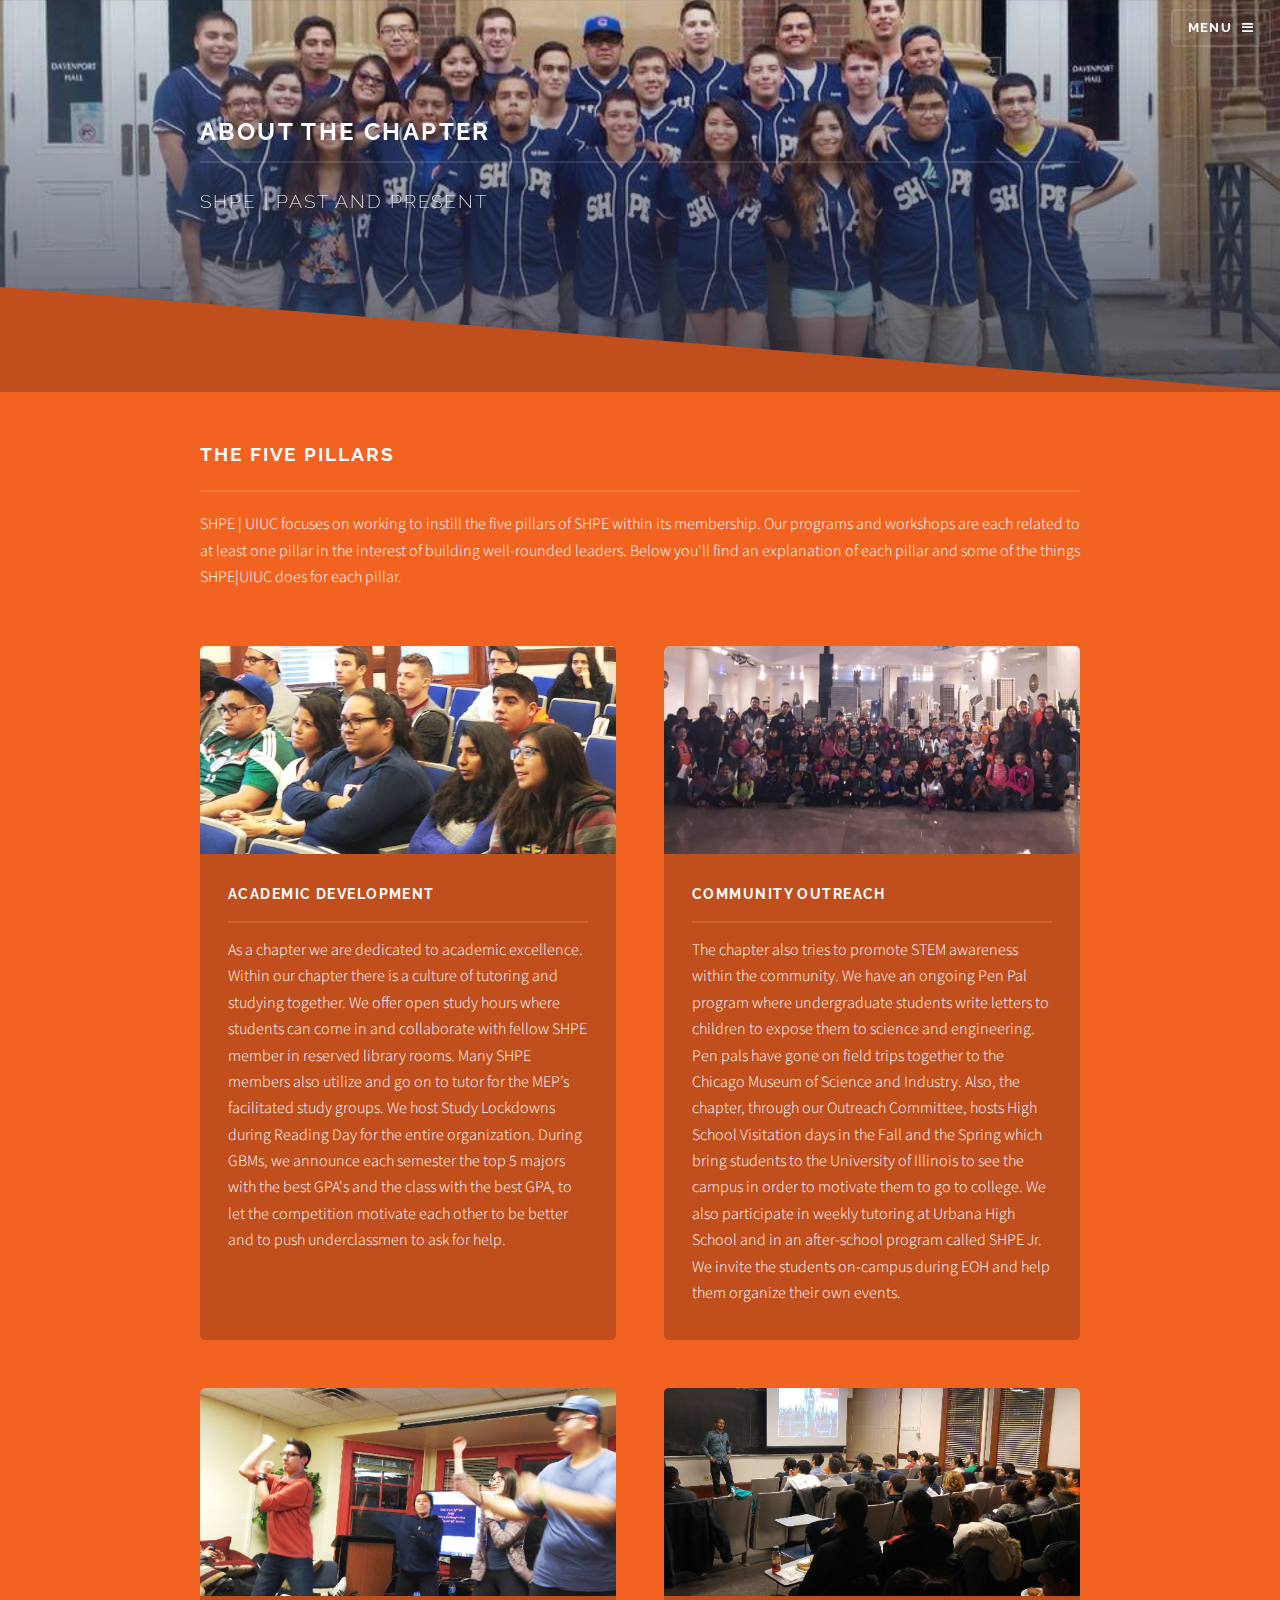
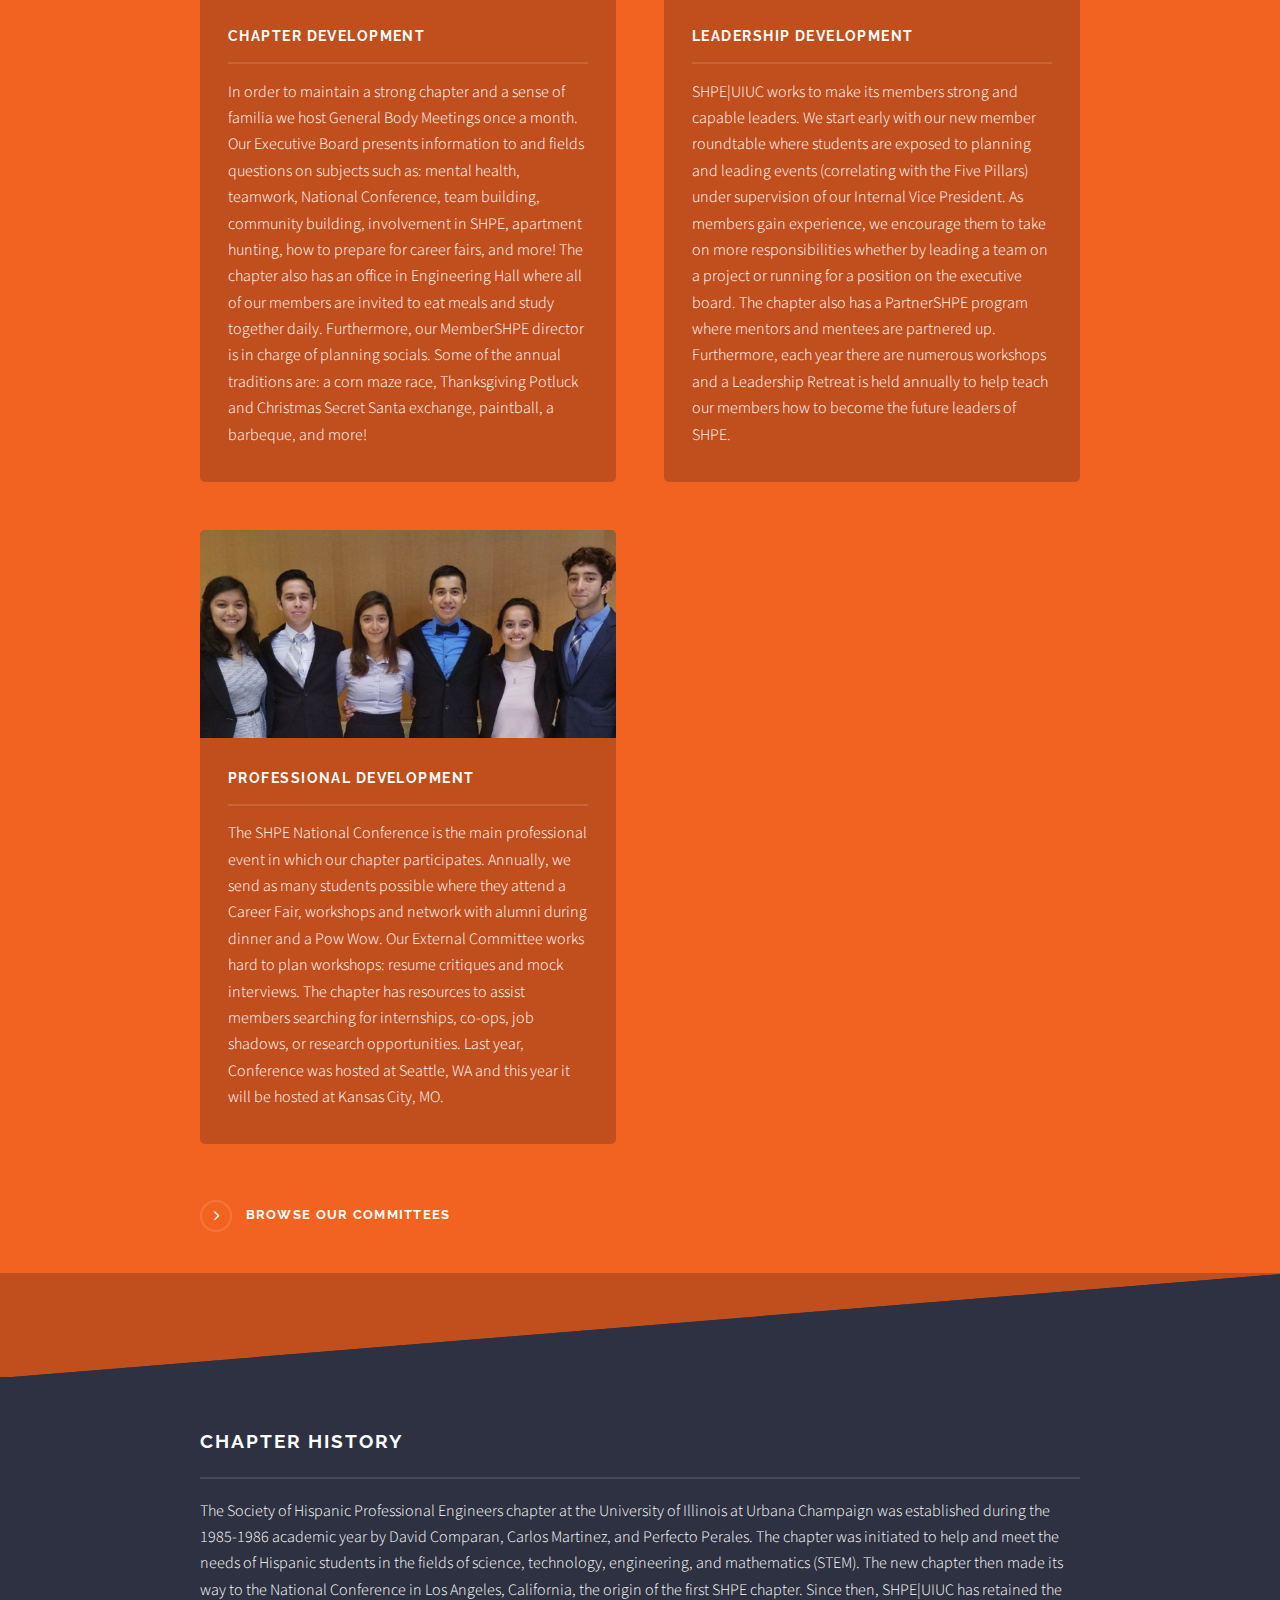
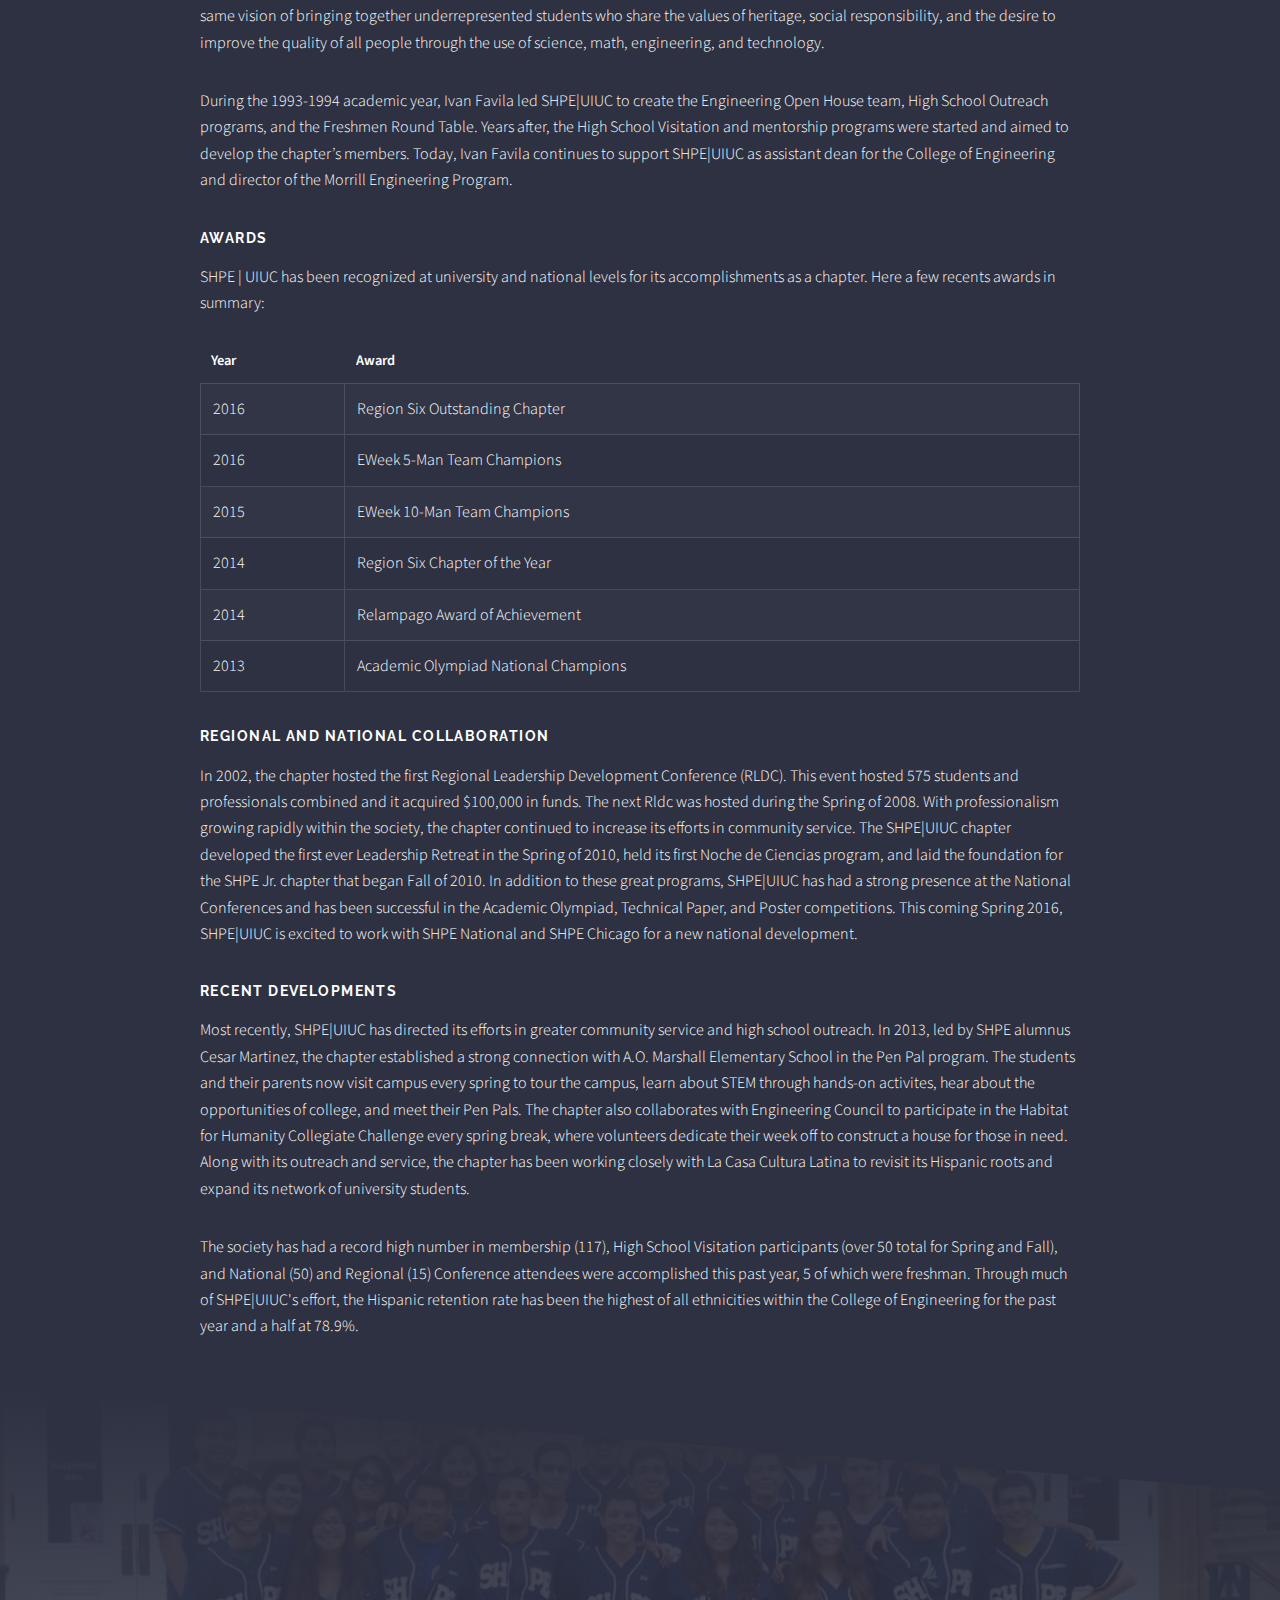
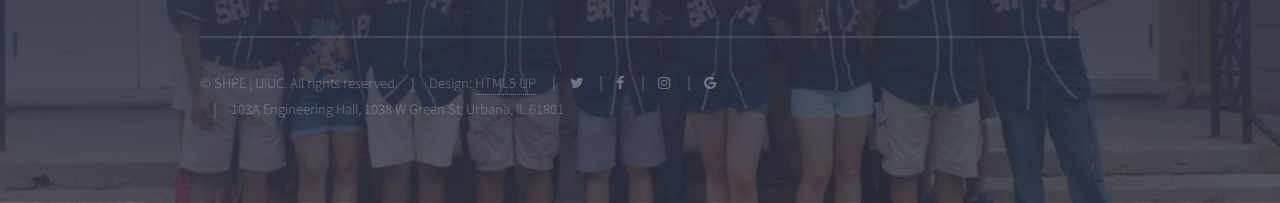
==== commit 97dae477: "Update about.html" ====
--- a/about.html
+++ b/about.html
@@ -169,6 +169,7 @@
 								<li><a href="https://twitter.com/SHPE_UIUC" class="icon fa-twitter"><span class="label">Twitter</span></a></li>
 								<li><a href="https://www.facebook.com/shpe.uiuc" class="icon fa-facebook"><span class="label">Facebook</span></a></li>
 								<li><a href="https://www.instagram.com/shpe_uiuc/" class="icon fa-instagram"><span class="label">Instagram</span></a></li>
+								<li><a href="https://calendar.google.com/calendar/embed?src=f43nbgbtslbe9jou3920okesh0%40group.calendar.google.com&ctz=America/Chicago" class="icon fa-google calendar"><span class="label">Google Calendar</span></a></li>
 								<li>103A Engineering Hall, 1038 W Green St, Urbana, IL 61801</li>
 							</ul>
 						</div>
